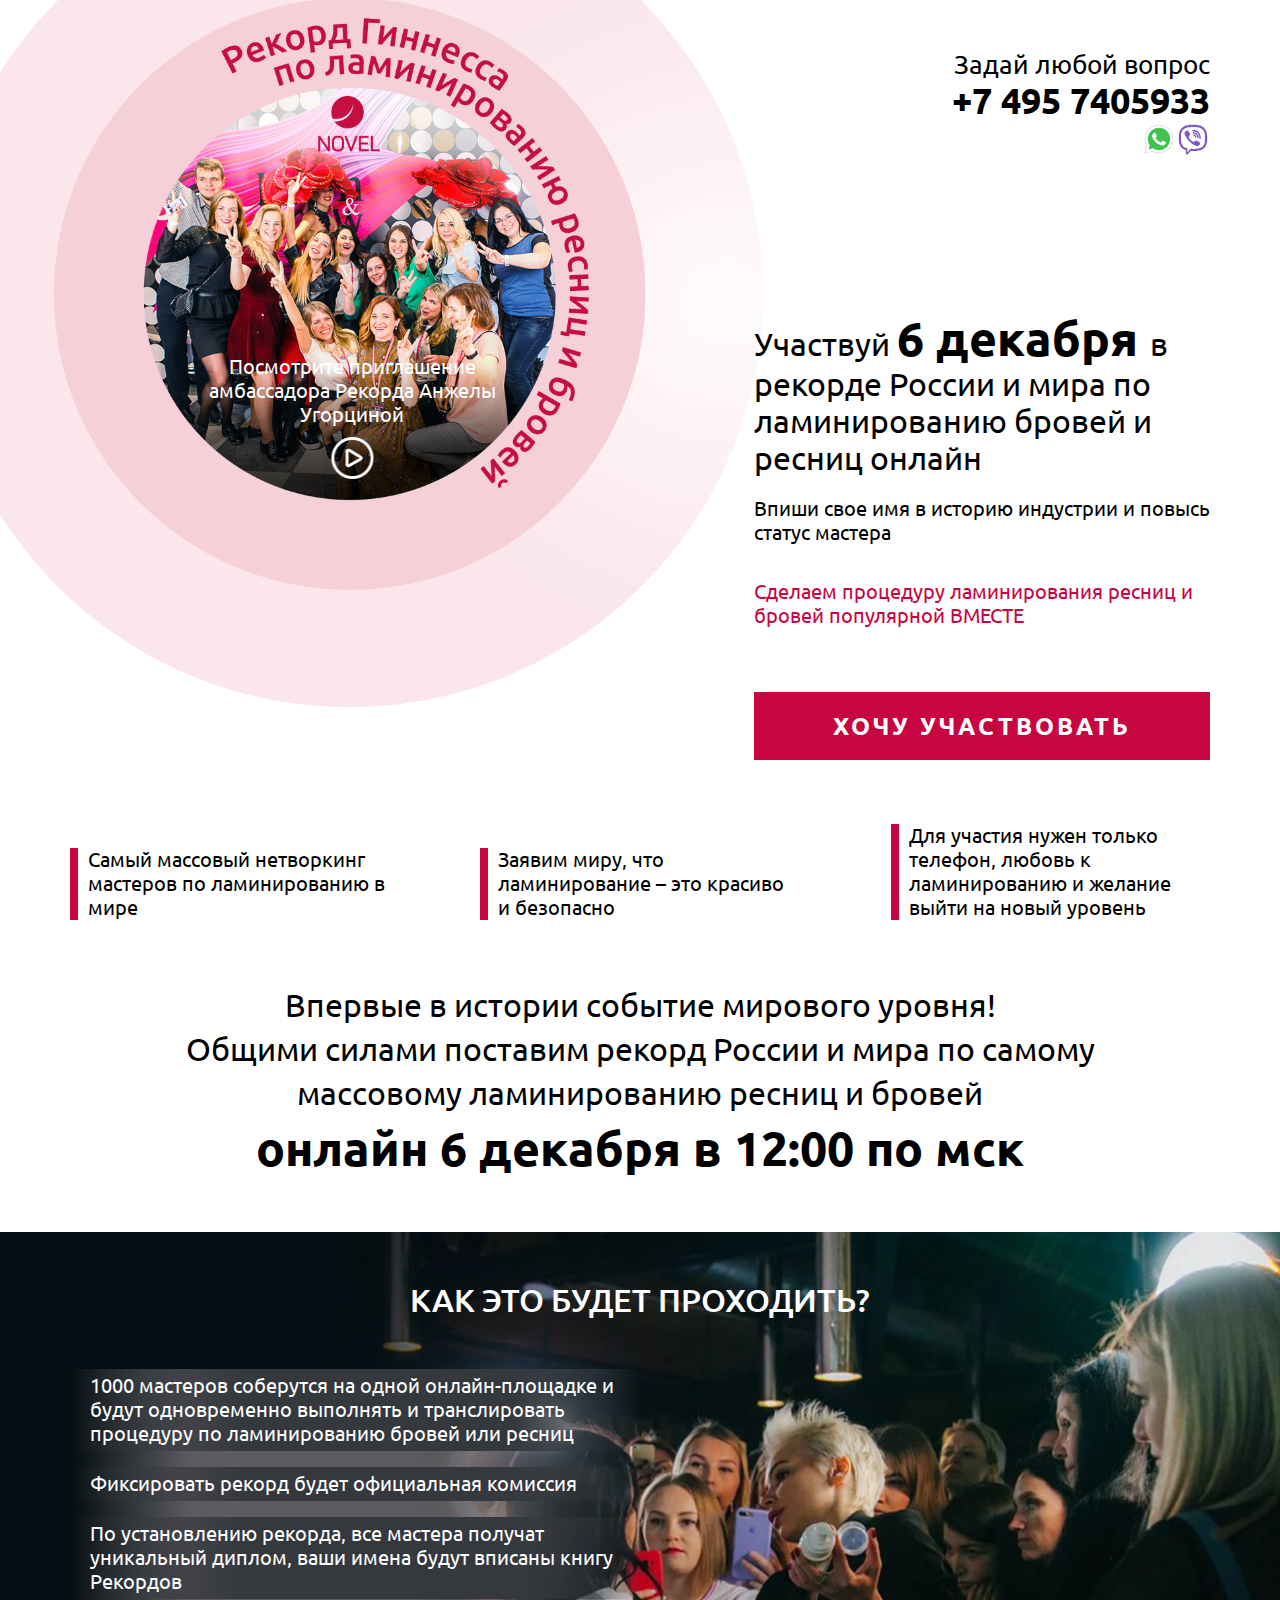
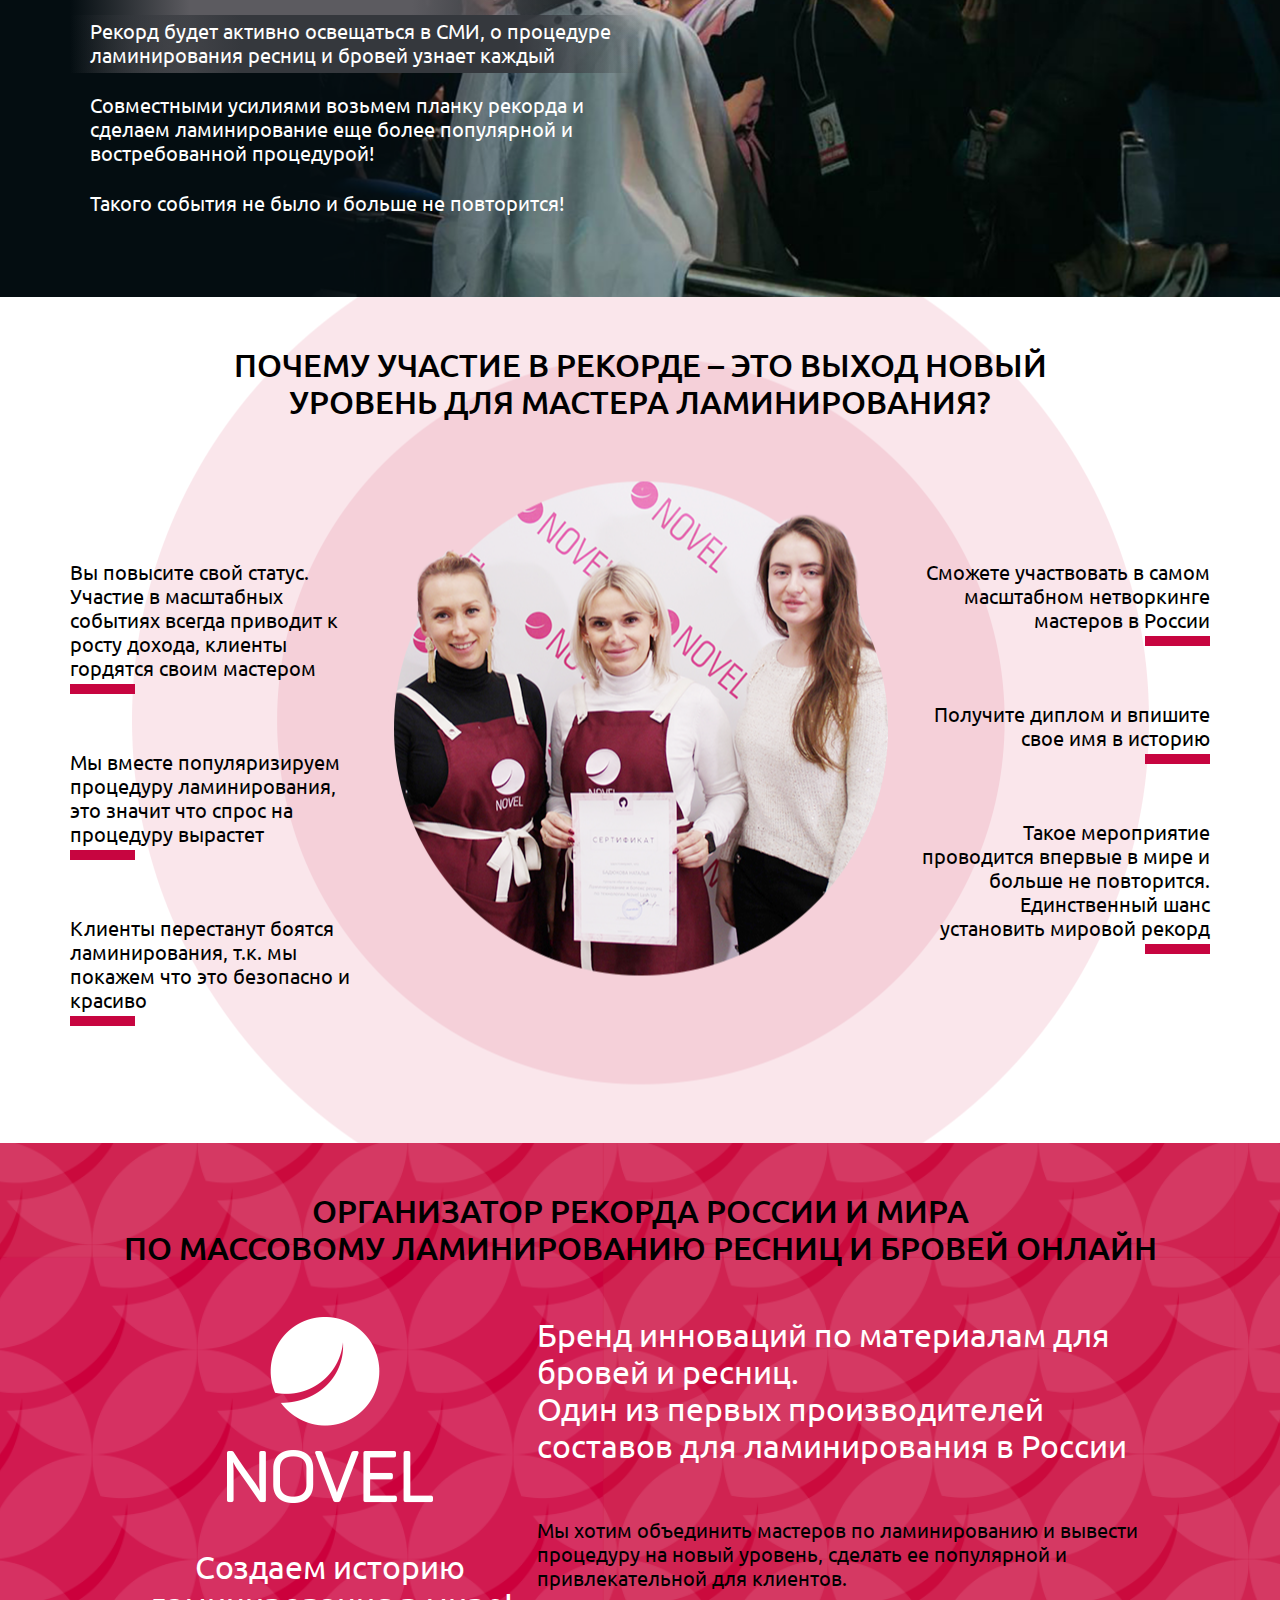
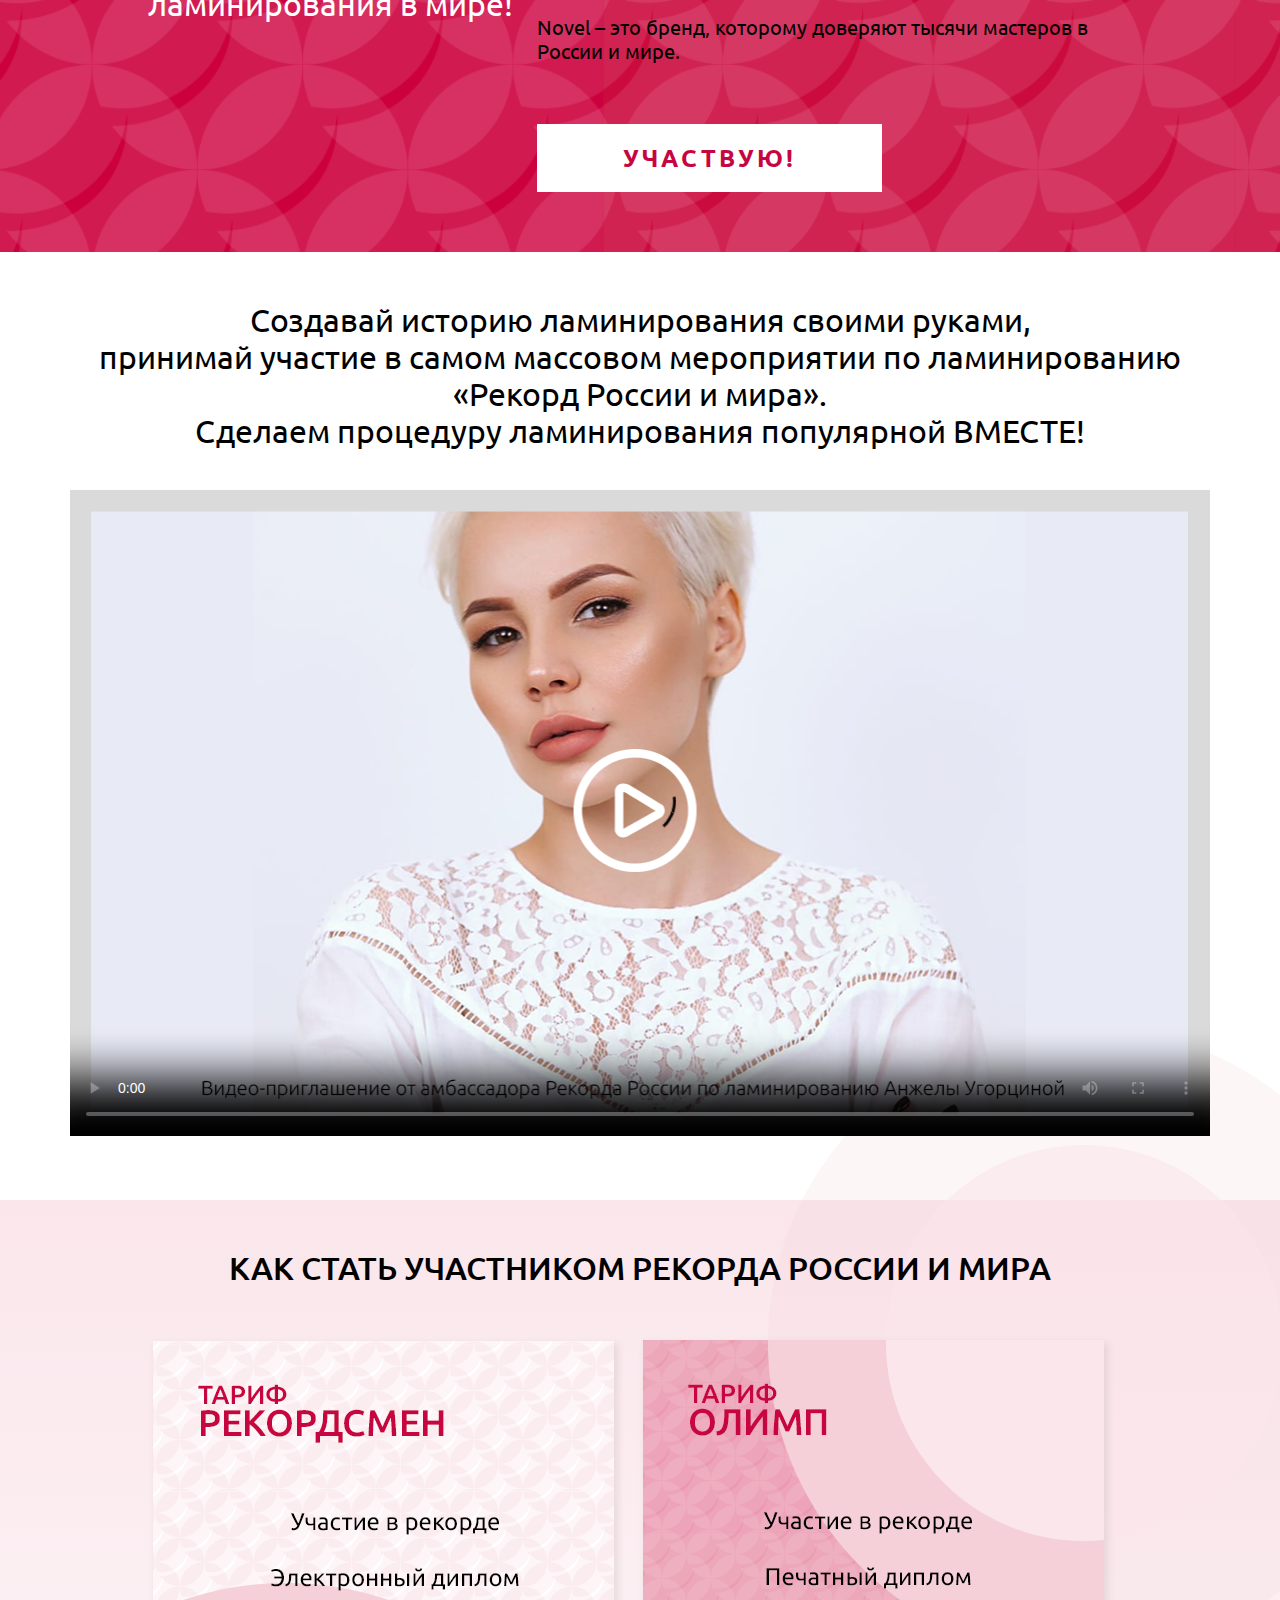
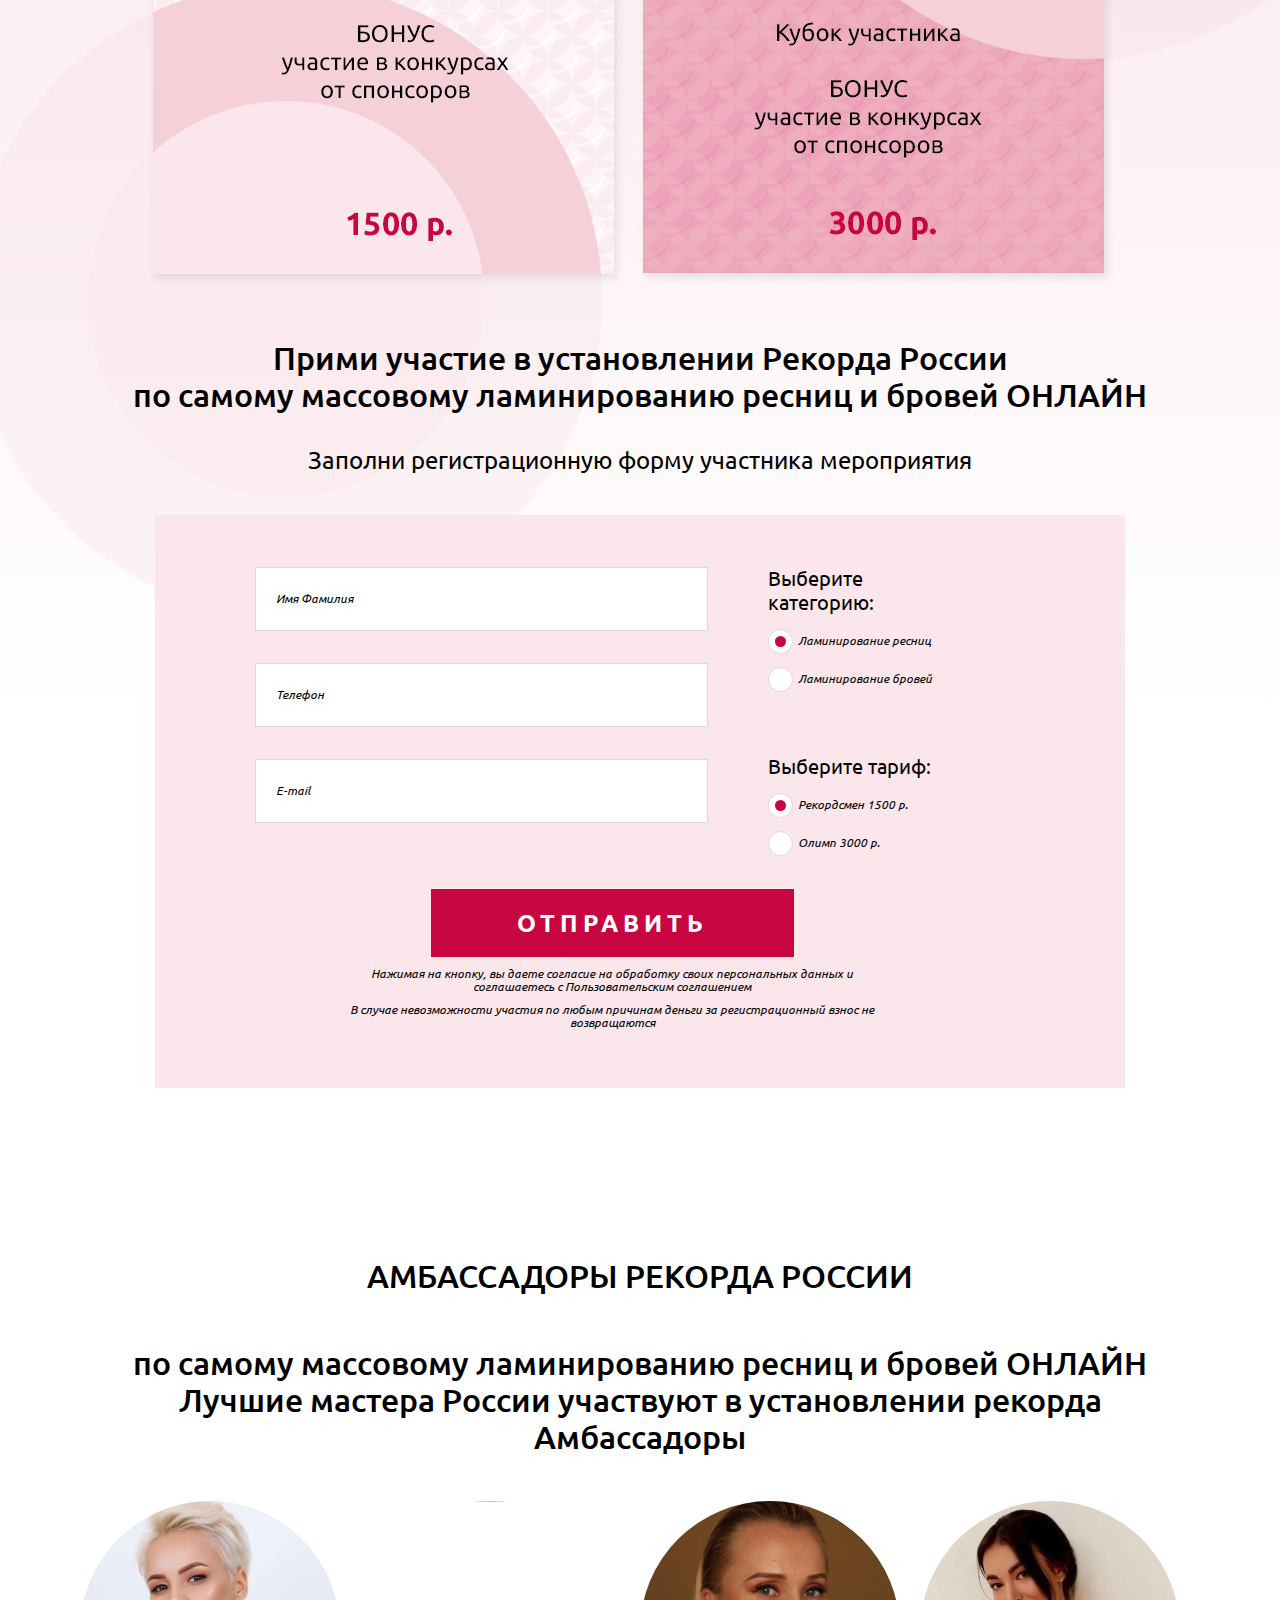
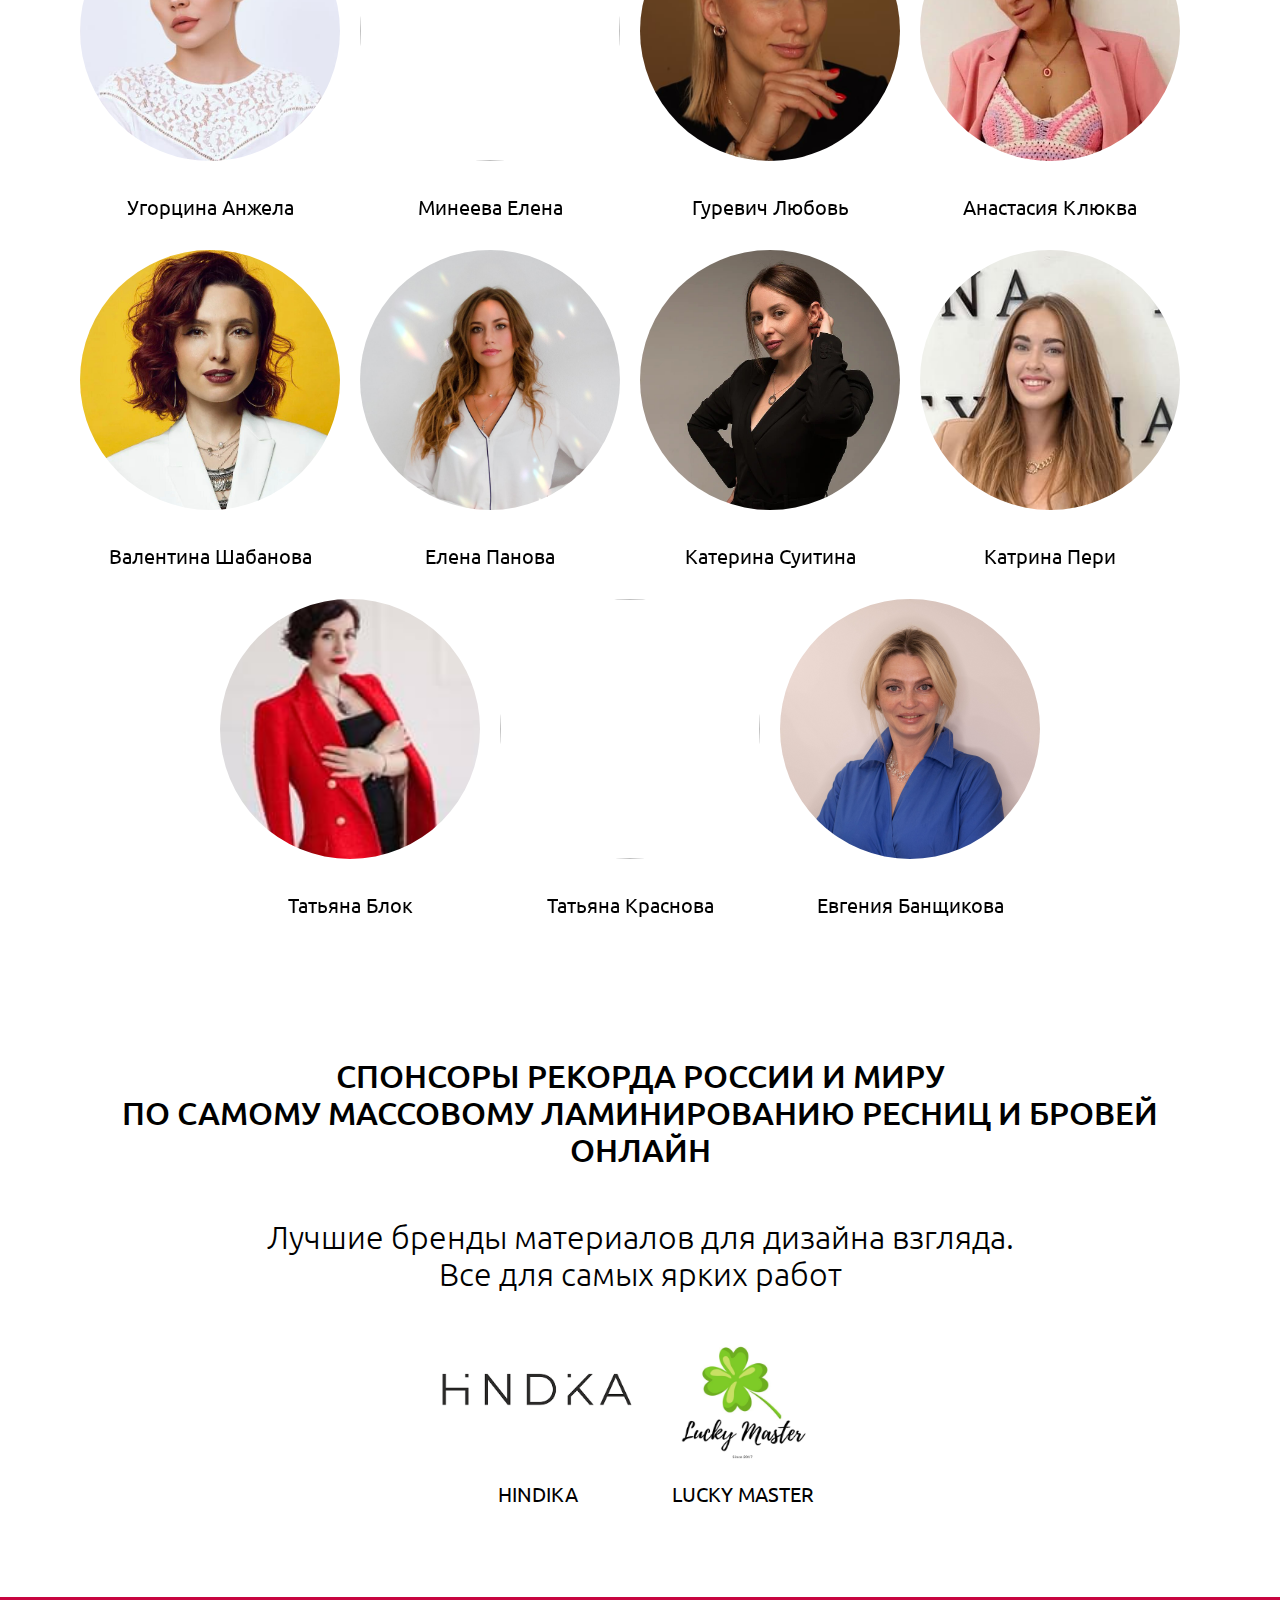
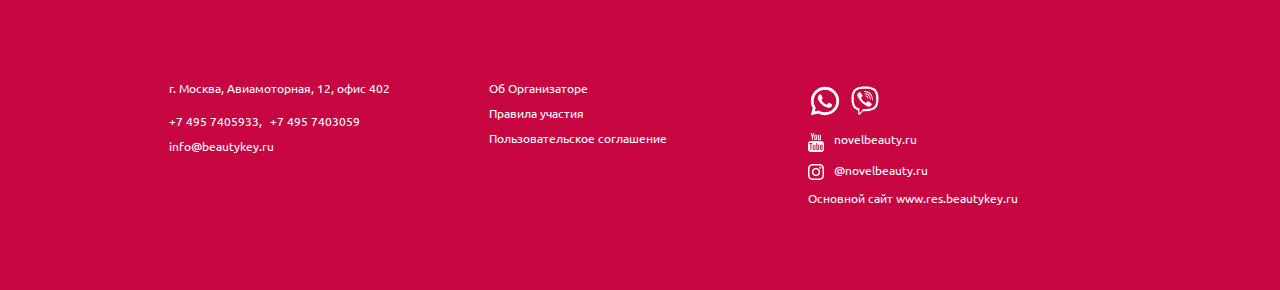
==== index.html @ 3ad557f0 "Add files via upload" ====
<!DOCTYPE html>
<html lang="ru">

<head>
  <meta charset="UTF-8">
  <title>Record</title>
  <meta name="viewport" content="width=device-width, initial-scale=1">
  <meta name="format-detection" content="telephone=no">
  <!------------------------------------------------------------------------->
  <!-- Подключение стилей swiper-слайдера -->
  <link rel="stylesheet" href="./libs/swiper/swiper-bundle.min.css" />
  <!------------------------------------------------------------------------->
  <link rel="stylesheet" href="./css/style.min.css"> <!-- Подключаем CSS -->
  <link rel="icon" href="img/16x16_fav1.svg" type="image/x-icon">
</head>

<body>
  <section class="hero">
    <!-- <a href="#video" class="hero__link"><img src="./img/play.png" alt="" class="hero__play"></a> -->
    <div class="hero__image-block">
      <div class="hero__image-wrap">
        <img src="./img/hero.png" alt="" class="hero__img">
        <div class="hero__image-group">
          <p class="hero__image-text">Посмотрите приглашение амбассадора Рекорда Анжелы Угорциной
          </p>
          <a href="#video" class="hero__link"><img src="./img/play.png" alt="" class="hero__play"></a>
        </div>
      </div>
    </div>
    <div class="hero__m-image-block">
      <img src="./img/m_bg1.png" alt="">
    </div>
    <div class="wrapper">
      <div class="hero__right">
        <header class="header">
          <div class="header__logo">
            <img src="./img/mlogo.png" alt="">
          </div>
          <div class="header__block">
            <p class="header__text">Задай любой вопрос</p>
            <a href="tel:+74957405933" class="header__phone">+7 495 7405933</a>
            <div class="header__callme">
              <a href="https://wa.me/+74957405933" class="header__callme-link">
                <svg class="header__callme-img" xmlns="http://www.w3.org/2000/svg" viewBox="0 0 48 48">
                  <path fill="#fff"
                    d="M4.868,43.303l2.694-9.835C5.9,30.59,5.026,27.324,5.027,23.979C5.032,13.514,13.548,5,24.014,5c5.079,0.002,9.845,1.979,13.43,5.566c3.584,3.588,5.558,8.356,5.556,13.428c-0.004,10.465-8.522,18.98-18.986,18.98c-0.001,0,0,0,0,0h-0.008c-3.177-0.001-6.3-0.798-9.073-2.311L4.868,43.303z" />
                  <path fill="#fff"
                    d="M4.868,43.803c-0.132,0-0.26-0.052-0.355-0.148c-0.125-0.127-0.174-0.312-0.127-0.483l2.639-9.636c-1.636-2.906-2.499-6.206-2.497-9.556C4.532,13.238,13.273,4.5,24.014,4.5c5.21,0.002,10.105,2.031,13.784,5.713c3.679,3.683,5.704,8.577,5.702,13.781c-0.004,10.741-8.746,19.48-19.486,19.48c-3.189-0.001-6.344-0.788-9.144-2.277l-9.875,2.589C4.953,43.798,4.911,43.803,4.868,43.803z" />
                  <path fill="#cfd8dc"
                    d="M24.014,5c5.079,0.002,9.845,1.979,13.43,5.566c3.584,3.588,5.558,8.356,5.556,13.428c-0.004,10.465-8.522,18.98-18.986,18.98h-0.008c-3.177-0.001-6.3-0.798-9.073-2.311L4.868,43.303l2.694-9.835C5.9,30.59,5.026,27.324,5.027,23.979C5.032,13.514,13.548,5,24.014,5 M24.014,42.974C24.014,42.974,24.014,42.974,24.014,42.974C24.014,42.974,24.014,42.974,24.014,42.974 M24.014,42.974C24.014,42.974,24.014,42.974,24.014,42.974C24.014,42.974,24.014,42.974,24.014,42.974 M24.014,4C24.014,4,24.014,4,24.014,4C12.998,4,4.032,12.962,4.027,23.979c-0.001,3.367,0.849,6.685,2.461,9.622l-2.585,9.439c-0.094,0.345,0.002,0.713,0.254,0.967c0.19,0.192,0.447,0.297,0.711,0.297c0.085,0,0.17-0.011,0.254-0.033l9.687-2.54c2.828,1.468,5.998,2.243,9.197,2.244c11.024,0,19.99-8.963,19.995-19.98c0.002-5.339-2.075-10.359-5.848-14.135C34.378,6.083,29.357,4.002,24.014,4L24.014,4z" />
                  <path fill="#40c351"
                    d="M35.176,12.832c-2.98-2.982-6.941-4.625-11.157-4.626c-8.704,0-15.783,7.076-15.787,15.774c-0.001,2.981,0.833,5.883,2.413,8.396l0.376,0.597l-1.595,5.821l5.973-1.566l0.577,0.342c2.422,1.438,5.2,2.198,8.032,2.199h0.006c8.698,0,15.777-7.077,15.78-15.776C39.795,19.778,38.156,15.814,35.176,12.832z" />
                  <path fill="#fff" fill-rule="evenodd"
                    d="M19.268,16.045c-0.355-0.79-0.729-0.806-1.068-0.82c-0.277-0.012-0.593-0.011-0.909-0.011c-0.316,0-0.83,0.119-1.265,0.594c-0.435,0.475-1.661,1.622-1.661,3.956c0,2.334,1.7,4.59,1.937,4.906c0.237,0.316,3.282,5.259,8.104,7.161c4.007,1.58,4.823,1.266,5.693,1.187c0.87-0.079,2.807-1.147,3.202-2.255c0.395-1.108,0.395-2.057,0.277-2.255c-0.119-0.198-0.435-0.316-0.909-0.554s-2.807-1.385-3.242-1.543c-0.435-0.158-0.751-0.237-1.068,0.238c-0.316,0.474-1.225,1.543-1.502,1.859c-0.277,0.317-0.554,0.357-1.028,0.119c-0.474-0.238-2.002-0.738-3.815-2.354c-1.41-1.257-2.362-2.81-2.639-3.285c-0.277-0.474-0.03-0.731,0.208-0.968c0.213-0.213,0.474-0.554,0.712-0.831c0.237-0.277,0.316-0.475,0.474-0.791c0.158-0.317,0.079-0.594-0.04-0.831C20.612,19.329,19.69,16.983,19.268,16.045z"
                    clip-rule="evenodd" /></svg>
              </a>
              <a href="https://chats.viber.com/74957405933" class="header__callme-link">
                <svg class="header__callme-img" xmlns="http://www.w3.org/2000/svg" viewBox="0 0 48 48">
                  <path fill="#fff"
                    d="M24,5C21.361,5,13.33,5,8.89,9.054C6.246,11.688,5,15.494,5,21v3c0,5.506,1.246,9.312,3.921,11.976 c1.332,1.215,3.148,2.186,5.368,2.857L15,39.047v5.328C15,45,15.181,45,15.241,45c0.123,0,0.32-0.039,0.694-0.371 c0.09-0.089,0.75-0.803,3.96-4.399l0.324-0.363l0.485,0.031C21.779,39.965,22.888,40,24,40c2.639,0,10.67,0,15.11-4.055 C41.753,33.311,43,29.505,43,24v-3c0-5.506-1.246-9.312-3.921-11.976C34.67,5,26.639,5,24,5z" />
                  <path fill="#7e57c2"
                    d="M33.451 28.854c-1.111-.936-1.624-1.219-3.158-2.14C29.654 26.331 28.68 26 28.169 26c-.349 0-.767.267-1.023.523C26.49 27.179 26.275 28 25.125 28c-1.125 0-3.09-1.145-4.5-2.625C19.145 23.965 18 22 18 20.875c0-1.15.806-1.38 1.462-2.037C19.718 18.583 20 18.165 20 17.816c0-.511-.331-1.47-.714-2.109-.921-1.535-1.203-2.048-2.14-3.158-.317-.376-.678-.548-1.056-.549-.639-.001-1.478.316-2.046.739-.854.637-1.747 1.504-1.986 2.584-.032.147-.051.295-.057.443-.046 1.125.396 2.267.873 3.234 1.123 2.279 2.609 4.485 4.226 6.455.517.63 1.08 1.216 1.663 1.782.566.582 1.152 1.145 1.782 1.663 1.97 1.617 4.176 3.103 6.455 4.226.958.472 2.086.906 3.2.874.159-.005.318-.023.477-.058 1.08-.238 1.947-1.132 2.584-1.986.423-.568.74-1.406.739-2.046C33.999 29.532 33.827 29.171 33.451 28.854zM34 24c-.552 0-1-.448-1-1v-1c0-4.962-4.038-9-9-9-.552 0-1-.448-1-1s.448-1 1-1c6.065 0 11 4.935 11 11v1C35 23.552 34.552 24 34 24zM27.858 22c-.444 0-.85-.298-.967-.748-.274-1.051-1.094-1.872-2.141-2.142-.535-.139-.856-.684-.718-1.219.138-.534.682-.855 1.219-.718 1.748.453 3.118 1.822 3.575 3.574.139.535-.181 1.08-.715 1.22C28.026 21.989 27.941 22 27.858 22z" />
                  <path fill="#7e57c2"
                    d="M31,23c-0.552,0-1-0.448-1-1c0-3.188-2.494-5.818-5.678-5.986c-0.552-0.029-0.975-0.5-0.946-1.051 c0.029-0.552,0.508-0.976,1.051-0.946C28.674,14.241,32,17.748,32,22C32,22.552,31.552,23,31,23z" />
                  <path fill="#7e57c2"
                    d="M24,4C19.5,4,12.488,4.414,8.216,8.316C5.196,11.323,4,15.541,4,21c0,0.452-0.002,0.956,0.002,1.5 C3.998,23.043,4,23.547,4,23.999c0,5.459,1.196,9.677,4.216,12.684c1.626,1.485,3.654,2.462,5.784,3.106v4.586 C14,45.971,15.049,46,15.241,46h0.009c0.494-0.002,0.921-0.244,1.349-0.624c0.161-0.143,2.02-2.215,4.042-4.481 C21.845,40.972,22.989,41,23.999,41c0,0,0,0,0,0s0,0,0,0c4.5,0,11.511-0.415,15.784-4.317c3.019-3.006,4.216-7.225,4.216-12.684 c0-0.452,0.002-0.956-0.002-1.5c0.004-0.544,0.002-1.047,0.002-1.5c0-5.459-1.196-9.677-4.216-12.684C35.511,4.414,28.5,4,24,4z M41,23.651l0,0.348c0,4.906-1.045,8.249-3.286,10.512C33.832,38,26.437,38,23.999,38c-0.742,0-1.946-0.001-3.367-0.1 C20.237,38.344,16,43.083,16,43.083V37.22c-2.104-0.505-4.183-1.333-5.714-2.708C8.045,32.248,7,28.905,7,23.999l0-0.348 c0-0.351-0.001-0.73,0.002-1.173C6.999,22.078,6.999,21.7,7,21.348L7,21c0-4.906,1.045-8.249,3.286-10.512 C14.167,6.999,21.563,6.999,24,6.999c2.437,0,9.832,0,13.713,3.489c2.242,2.263,3.286,5.606,3.286,10.512l0,0.348 c0,0.351,0.001,0.73-0.002,1.173C41,22.922,41,23.3,41,23.651z" />
                </svg>
              </a>
            </div>
          </div>
        </header>
        <div class="hero__offer offer">
          <p class="offer__title">рекорд России и мира по ламинированию бровей и ресниц
          </p>
          <h1 class="h1">Участвуй <span>6 декабря </span>в рекорде России и мира по ламинированию бровей и ресниц онлайн
          </h1>
          <h1 class="h1 h1_m">участвуй онлайн
            <span>6 декабря в 12:00 <sup>мск</sup> </span>
          </h1>
          <p class="offer__text">Впиши свое имя в историю индустрии и повысь статус мастера</p>
          <p class="offer__text offer__text_pink">Сделаем процедуру ламинирования ресниц и бровей популярной ВМЕСТЕ
          </p>
          <div class="btn-wrap">
            <a href="#form" class="btn btn_offer">Хочу участвовать
            </a></div>
        </div>
      </div>
      <ul class="hero__list">
        <li class="hero__item">
          Самый массовый нетворкинг мастеров по ламинированию в мире
        </li>
        <li class="hero__item">
          Заявим миру, что ламинирование – это красиво и безопасно
        </li>
        <li class="hero__item">
          Для участия нужен только телефон, любовь к ламинированию и желание выйти на новый уровень
        </li>
      </ul>
      <div class="hero__text">Впервые в истории событие мирового уровня! </div>
      <p class="hero__text">Общими силами поставим рекорд России и мира по самому массовому ламинированию ресниц и
        бровей </p>
      <p class="hero__text hero__text_bold">онлайн 6 декабря в 12:00 по мск</p>
    </div>
  </section>
  <div class="hero__m-list">
    <p class="hero__m-item hero__m-item1">
      Для участия нужен только телефон, любовь к ламинированию и желание выйти на новый уровень
    </p>
    <p class="hero__m-item ">
      Заявим миру, что ламинирование – это красиво и безопасно
    </p>
    <p class="hero__m-item">
      Самый массовый нетворкинг мастеров по ламинированию в мире
    </p>
  </div>
  <section class="section about">
    <h2 class="h2">
      как это будет проходить?
    </h2>
    <div class="wrapper">
      <ul class="about__list">
        <li class="about__item">1000 мастеров соберутся на одной онлайн-площадке и будут одновременно выполнять и
          транслировать процедуру по ламинированию бровей или ресниц
        </li>
        <li class="about__item">Фиксировать рекорд будет официальная комиссия
        </li>
        <li class="about__item">По установлению рекорда, все мастера получат уникальный диплом, ваши имена будут вписаны
          книгу Рекордов
        </li>
        <li class="about__item">Рекорд будет активно освещаться в СМИ, о процедуре ламинирования ресниц и бровей узнает
          каждый</li>

      </ul>
      <p class="about__text">Совместными усилиями возьмем планку рекорда и сделаем ламинирование еще более популярной и
        востребованной процедурой!
      </p>
      <p class="about__text">Такого события не было и больше не повторится!</p>
    </div>
  </section>
  <section class="section m-about">
    <h2 class="h2 m-h2">
      как это будет проходить?
    </h2>

    <ul class="m-about__list">
      <li class="m-about__item m-about__item_pink">1000 мастеров соберутся на одной онлайн-площадке и будут одновременно
        выполнять и
        транслировать процедуру по ламинированию бровей или ресниц
      </li>
      <li class="m-about__item">Фиксировать рекорд будет официальная комиссия
      </li>
      <li class="m-about__item m-about__item_pink">По установлению рекорда, все мастера получат уникальный диплом, ваши
        имена будут вписаны
        книгу Рекордов
      </li>
      <li class="m-about__item">Рекорд будет активно освещаться в СМИ, о процедуре ламинирования ресниц и бровей узнает
        каждый</li>

    </ul>
    <div class="m-about__block">
      <p class="m-about__text">Совместными усилиями возьмем планку рекорда и сделаем ламинирование еще более популярной
        и
        востребованной процедурой!
      </p>
      <p class="m-about__text">Такого события не было и больше не повторится!</p>
    </div>

  </section>

  <section class="section why">
    <div class="why__img-block">
      <img class="why__img" src="./img/m_why.png"> </div>
    <h2 class="h2 why__h2">
      ПОЧЕМУ УЧАСТИЕ В РЕКОРДЕ – ЭТО ВЫХОД НОВЫЙ УРОВЕНЬ ДЛЯ МАСТЕРА ЛАМИНИРОВАНИЯ?
    </h2>
    <div class="wrapper">
      <div class="why__block">
        <ul class="why__column">
          <li class="why__item"><span>Вы повысите свой статус.</span> Участие в масштабных событиях всегда приводит к
            росту дохода,
            клиенты гордятся своим мастером</li>
          <li class="why__item">Мы вместе популяризируем процедуру ламинирования, это значит что <span>спрос на
              процедуру</span>
            вырастет</li>
          <li class="why__item">Клиенты перестанут боятся ламинирования, т.к. мы покажем что <span> это безопасно и
              красиво <span>
          </li>
        </ul>
        <ul class="why__column">
          <li class="why__item_right why__item "><span>Сможете участвовать в самом масштабном нетворкинге
            </span>мастеров в России
          </li>
          <li class="why__item why__item_right">Получите диплом и впишите свое имя в историю
          </li>
          <li class="why__item why__item_right">Такое мероприятие проводится впервые в мире и больше не повторится.
            Единственный шанс установить мировой рекорд
          </li>
        </ul>
      </div>
    </div>
  </section>
  <section class="section org">
    <h2 class="h2 org__h2">
      Организатор Рекорда России и мира <br>по массовому ламинированию ресниц и бровей ОНЛАЙН
    </h2>
    <div class="wrapper">
      <div class="org__block">
        <div class="org__column">
          <img src="./img/logow.png" alt="" class="org__img">
          <p class="org__title org__title_left">
            Создаем историю ламинирования в мире!
          </p>
        </div>
        <div class="org__column org__column_right">
          <p class="org__title">Бренд инноваций по материалам для бровей и ресниц. </p>
          <p class="org__title">Один из первых производителей составов для ламинирования в России</p>
          <div class="org__txt-block">
            <p class="org__text">Мы хотим объединить мастеров по ламинированию и вывести процедуру на новый уровень,
              сделать ее популярной и привлекательной для клиентов.
            </p>
            <p class="org__text">Novel – это бренд, которому доверяют тысячи мастеров в России и мире.</p>
          </div>
          <div class="btn-wrap">
            <a href="#form" class="btn btn_white">
              Участвую!
            </a></div>
        </div>
      </div>
    </div>
  </section>
  <section class="section s-video" id="video">
    <div class="wrapper">
      <h3 class="h3 video__h3">
        Создавай историю ламинирования своими руками, <br>принимай участие в самом массовом мероприятии по
        ламинированию<br> «Рекорд России и мира». <br>Сделаем процедуру ламинирования популярной <span>вместе</span>!
      </h3>
      <h3 class="m_h3 video__h3">
        Видео-приглашение от амбассадора Рекорда России по ламинированию Анжелы Угоциной
      </h3>
      <div class="video__wrap">
        <video src="./img/ginness.mp4" class="video" controls poster="./img/video.png"></video>
        </p>
      </div>
    </div>
  </section>
  <section class="section part">
    <div class="back"></div>
    <div class="wrapper diploma">
      <h2 class="h2 diploma__h2">Как стать участником Рекорда России и Мира
      </h2>
      <div class="diploma__block">
        <div class="diploma__item">
          <div class=""></div>
          <img src="./img/diploma2.png" alt="" class="diploma_img">
        </div>
        <div class="diploma__item diploma__item_right">
          <img src="./img/diploma1.png" alt="" class="diploma_img">
        </div>
      </div>
    </div>
    <div class="wrapper diploma1200">
      <h2 class="h2 diploma__h2">Как стать участником Рекорда России и Мира
      </h2>
      <div class="diploma1200__block">
        <div class="diploma1200__item">
          <img src="./img/diploma1_1200.png" alt="" class="diploma1200_img">
          <div class="diploma1200__text-block">
            <p class="diploma1200__title">Тариф<br> <span>
                Рекордсмен</span></p>
            <p class="diploma1200__text">Участие в рекорде</p>
            <p class="diploma1200__text">Электронный диплом</p>
            <p class="diploma1200__text"><span>Бонус</span> <br>участие в конкурсах <br>от спонсоров</p>
            <p class="diploma1200__price">1500 р. </p>
          </div>
        </div>
        <div class="diploma1200__item diploma1200__item_right">
          <img src="./img/diploma2_1200.png" alt="" class="diploma1200_img">
          <div class="diploma1200__text-block">
            <p class="diploma1200__title">Тариф<br> <span>
                Олимп</span></p>
            <p class="diploma1200__text">Участие в рекорде</p>
            <p class="diploma1200__text">Печатный диплом</p>
            <p class="diploma1200__text">Кубок участника</p>

            <p class="diploma1200__text"><span>Бонус</span> <br>участие в конкурсах <br>от спонсоров</p>
            <p class="diploma1200__price">1500 р. </p>

          </div>
        </div>
      </div>
    </div>
    <div class="wrapper diploma-m">
      <h2 class="h2 diploma__h2 diploma-m__h2">Как стать участником Рекорда России и Мира
      </h2>
      <div class="diploma-m__block">
        <div class="diploma-m__item">
          <img src="./img/diploma1_m.png" alt="" class="diploma-m__img">
          <div class="diploma-m__text-block">
            <div class="diploma-m__title-wrap">
              <p class="diploma-m__title">Тариф <span>
                  Рекордсмен</span></p>
              <p class="diploma-m__price">1500 р. </p>
            </div>
            <p class="diploma-m__text">Участие в рекорде</p>
            <p class="diploma-m__text">Электронный диплом</p>
            <p class="diploma-m__text"><span>Бонус</span> участие в конкурсах <br>от спонсоров</p>

          </div>
        </div>
        <div class="diploma-m__item diploma-m__item_right">
          <img src="./img/diploma2_m.png" alt="" class="diploma-m__img">
          <div class="diploma-m__text-block">
            <div class="diploma-m__title-wrap">
              <p class="diploma-m__title">Тариф<span>
                  Олимп</span></p>
              <p class="diploma-m__price">1500 р. </p>
            </div>
            <p class="diploma-m__text">Участие в рекорде</p>
            <p class="diploma-m__text">Печатный диплом</p>
            <p class="diploma-m__text">Кубок участника</p>
            <p class="diploma-m__text"><span>Бонус </span> участие в конкурсах <br> от спонсоров</p>


          </div>
        </div>
      </div>
      <h4 class="h4 form-block_m-h4">Прими участие</h4>

      <h5 class="h5 h5_m">
        Заполни регистрационную форму участника мероприятия
      </h5>
    </div>

    <div class="wrapper form-block section">
      <div id='form'></div>
      <h4 class="h4 form-block_h4">
        Прими участие в установлении Рекорда России <br>по самому массовому ламинированию ресниц и бровей
        <span>онлайн</span>
      </h4>

      <h5 class="h5">
        Заполни регистрационную форму участника мероприятия
      </h5>


      <form action="" class="form">
        <div class="form__block">
          <div class="form__left">
            <input type="text" placeholder="Имя Фамилия" class="input">
            <input type="tel" placeholder="Телефон" class="input">
            <input type="email" placeholder="E-mail" class="input">
          </div>
          <div class="form__right">
            <div class="form__right-block">
              <p class="form__title">Выберите категорию:</p>
              <label for="radio1" class="label">
                <input type="radio" class="radio" name="category" id="radio1" value="Ламинирование ресниц" checked>
                <span class="switch">Ламинирование ресниц
                </span>
              </label>
              <label for="radio2" class="label">
                <input type="radio" class="radio" name="category" id="radio2" value="Ламинирование бровей">
                <span class="switch"> Ламинирование бровей
                </span>
              </label>

            </div>
            <div class="form__right-block">
              <p class="form__title">Выберите тариф:</p>
              <label for="radio3" class="label">
                <input type="radio" class="radio" name="tarif" id="radio3" value="Ламинирование ресниц" checked>
                <span class="switch">Рекордсмен 1500 р.
                </span>
              </label>
              <label for="radio4" class="label">
                <input type="radio" class="radio" name="tarif" id="radio4" value="Ламинирование бровей">
                <span class="switch"> Олимп 3000 р.
                </span>
              </label>
            </div>
          </div>
        </div>

        <div class="btn-submit-wrap">
          <button type="submit" class="btn btn_submit"> Отправить</button>
        </div>
        <p class="form__text">Нажимая на кнопку, вы даете согласие на обработку своих персональных данных и соглашаетесь
          с Пользовательским соглашением
        </p>
        <p class="form__text">В случае невозможности участия по любым причинам деньги за регистрационный взнос не
          возвращаются
        </p>
      </form>
    </div>
  </section>
  <section class="ambassador section">
    <div class="wrapper">
      <h2 class="h2 ambassador_h2">Амбассадоры Рекорда России</h2>
      <h4 class="h4 ambassador_h4">по самому массовому ламинированию ресниц и бровей <span>онлайн</span>
        Лучшие мастера России участвуют в установлении рекорда</h4>
      <h4 class="h4 ambassador-m_h4">Амбассадоры</h4>
      <div class="amba slider-container" data-mobile="false">
        <!-- <div class="amba__wrap swiper-wrapper">
          <div class="amba__card">
            <div class="amba__img">
            <img src="https://record.beautykey.ru/img/angela.jpg" alt="" class="amba__pic"></div>
            <p class='amba__name'> Имя Фамилия</p>
          </div>
          <div class="amba__card">
            <div class="amba__img">
            <img src="https://record.beautykey.ru/img/IMG_8309.JPG" alt="" class="amba__pic"></div>
            <p class='amba__name'> Имя Фамилия</p>
          </div>
          <div class="amba__card">
            <div class="amba__img">
            <img src="https://record.beautykey.ru/img/IMG_8467.JPG" alt="" class="amba__pic"></div>
            <p class='amba__name'> Имя Фамилия</p>
          </div>
        </div> -->

        <div class="swiper-wrapper amba__wrap">
          <div class="amba__card">
            <div class="amba__img">
              <img src="./img/ambassador1.jpg" alt="" class="amba__pic"></div>
            <p class='amba__name'> Угорцина Анжела</p>
          </div>
          <div class="amba__card">
            <div class="amba__img">
              <img src="./img/ambassador2.JPG" alt="" class="amba__pic"></div>
            <p class='amba__name'> Минеева Елена</p>
          </div>
          <div class="amba__card">
            <div class="amba__img">
              <img src="./img/ambassador3.jpg" alt="" class="amba__pic"></div>
            <p class='amba__name'> Гуревич Любовь</p>
          </div>
          <div class="amba__card">
            <div class="amba__img">
              <img src="./img/IMGe8bc.jpg" alt="" class="amba__pic"></div>
            <p class='amba__name'>Анастасия Клюква</p>
          </div>
          <div class="amba__card">
            <div class="amba__img">
              <img src="./img/ambassador6.jpeg" alt="" class="amba__pic"></div>
            <p class='amba__name'>Валентина Шабанова</p>
          </div>
          <div class="amba__card">
            <div class="amba__img">
              <img src="./img/ambassador7.jpg" alt="" class="amba__pic"></div>
            <p class='amba__name'>Елена Панова</p>
          </div>
          <div class="amba__card">
            <div class="amba__img">
              <img src="./img/ambassador8.jpeg" alt="" class="amba__pic"></div>
            <p class='amba__name'>Катерина Суитина</p>
          </div>
          <div class="amba__card">
            <div class="amba__img">
              <img src="./img/ambassador9.jpg" alt="" class="amba__pic"></div>
            <p class='amba__name'>Катрина Пери</p>
          </div>
          <div class="amba__card">
            <div class="amba__img">
              <img src="./img/ambassador10.jpg" alt="" class="amba__pic">
            </div>
            <p class='amba__name'>Татьяна Блок</p>

          </div>
          <div class="amba__card">
            <div class="amba__img">
              <img src="./img/ambassador11.jpg" alt="" class="amba__pic">
            </div>
            <p class='amba__name'>Татьяна Краснова</p>
          </div>
          <div class="amba__card">
            <div class="amba__img">
              <img src="./img/ambassador12.jpeg" alt="" class="amba__pic">
            </div>
            <p class='amba__name'>Евгения Банщикова</p>
          </div>
        </div>
        <div class="slider__arrows">
          <div class="swiper-button-prev"></div>
          <div class="swiper-button-next"></div>
        </div>
      </div>
    </div>
  </section>
  <section class="section sponsors">
    <div class="wrapper">
      <h2 class="h2 sponsors_h2">
        Спонсоры Рекорда России и миру <br>по самому массовому ламинированию ресниц и бровей ОНЛАЙН
      </h2>
      <h4 class="h4 sponsors-m_h4">Спонсоры</h4>
      <p class="sponsors__title">
        Лучшие бренды материалов для дизайна взгляда. <br>
        Все для самых ярких работ
      </p>
      <div class="sponsor" data-mobile="false">
        <div class="sponsor__wrap">
          <a href="https://hindika.ru" class="sponsor__card">
            <div class="sponsor__img">
              <img src="./img/sponsor/logo-hindika.png" alt="" class="sponsor__pic">
            </div>
            <p class='sponsor__name'> hindika</p>
          </a>
          <a href="#" class="sponsor__card">
            <div class="sponsor__img">
              <img src="./img/sponsor/logo-lucky.jpg" alt="" class="sponsor__pic">
            </div>
            <p class='sponsor__name'> Lucky Master</p>
          </a>          


        </div>
      </div>

      <div class="slider__container">
        <div class="sponsor__arrows">
          <div class="swiper-button-prev swiper-button-prev1"></div>
          <div class="swiper-button-next swiper-button-next1"></div>
        </div>
        <div class="slider">
          <div class="slider__wrap">

            <div class="slide">
              <a href="https://hindika.ru" class="slide__item">
                <div class="slide__img">
                  <img src="./img/sponsor/logo-hindika.png" alt="" class="slide__pic">
                </div>
                <div class="slide__name">hindika</div>
              </a>
            </div>
            <div class="slide">
              <a href="https://hindika.ru" class="slide__item">
                <div class="slide__img">
                  <img src="./img/sponsor/logo-lucky.jpg" alt="" class="slide__pic">
                </div>
                <div class="slide__name">Lucky Master</div>
              </a>
            </div>           
          </div>
        </div>
      </div>
    </div>
  </section>
  <footer class="footer">
    <div class="wrapper">
      <div class="footer__block">
        <div class="footer__column">
          <p class="footer__text">г. Москва, Авиамоторная, 12, офис 402</p>
          <a href="tel:+74957405933" class="footer__text footer__phone">+7 495 7405933,</a>
          <a href="tel:+74957403059" class="footer__text footer__phone">&nbsp;+7 495 7403059</a>
          <a href="mailto:info@beautykey.ru" class="footer__text">info@beautykey.ru</a>
        </div>
        <div class="footer__column">
          <a href="#" class="footer__text">Об Организаторе </a>
          <a href="#" class="footer__text"> Правила участия</a>
          <a href="#" class="footer__text">Пользовательское соглашение</a>
        </div>
        <div class="footer__column">
          <a href="https://wa.me/+74957405933" class="footer__callme-link">
            <svg class='footer__callme-img' xmlns="http://www.w3.org/2000/svg" viewBox="0 0 24 24" width="48px"
              height="48px">
              <path
                d="M 12.011719 2 C 6.5057187 2 2.0234844 6.478375 2.0214844 11.984375 C 2.0204844 13.744375 2.4814687 15.462563 3.3554688 16.976562 L 2 22 L 7.2324219 20.763672 C 8.6914219 21.559672 10.333859 21.977516 12.005859 21.978516 L 12.009766 21.978516 C 17.514766 21.978516 21.995047 17.499141 21.998047 11.994141 C 22.000047 9.3251406 20.962172 6.8157344 19.076172 4.9277344 C 17.190172 3.0407344 14.683719 2.001 12.011719 2 z M 12.009766 4 C 14.145766 4.001 16.153109 4.8337969 17.662109 6.3417969 C 19.171109 7.8517969 20.000047 9.8581875 19.998047 11.992188 C 19.996047 16.396187 16.413812 19.978516 12.007812 19.978516 C 10.674812 19.977516 9.3544062 19.642812 8.1914062 19.007812 L 7.5175781 18.640625 L 6.7734375 18.816406 L 4.8046875 19.28125 L 5.2851562 17.496094 L 5.5019531 16.695312 L 5.0878906 15.976562 C 4.3898906 14.768562 4.0204844 13.387375 4.0214844 11.984375 C 4.0234844 7.582375 7.6067656 4 12.009766 4 z M 8.4765625 7.375 C 8.3095625 7.375 8.0395469 7.4375 7.8105469 7.6875 C 7.5815469 7.9365 6.9355469 8.5395781 6.9355469 9.7675781 C 6.9355469 10.995578 7.8300781 12.182609 7.9550781 12.349609 C 8.0790781 12.515609 9.68175 15.115234 12.21875 16.115234 C 14.32675 16.946234 14.754891 16.782234 15.212891 16.740234 C 15.670891 16.699234 16.690438 16.137687 16.898438 15.554688 C 17.106437 14.971687 17.106922 14.470187 17.044922 14.367188 C 16.982922 14.263188 16.816406 14.201172 16.566406 14.076172 C 16.317406 13.951172 15.090328 13.348625 14.861328 13.265625 C 14.632328 13.182625 14.464828 13.140625 14.298828 13.390625 C 14.132828 13.640625 13.655766 14.201187 13.509766 14.367188 C 13.363766 14.534188 13.21875 14.556641 12.96875 14.431641 C 12.71875 14.305641 11.914938 14.041406 10.960938 13.191406 C 10.218937 12.530406 9.7182656 11.714844 9.5722656 11.464844 C 9.4272656 11.215844 9.5585938 11.079078 9.6835938 10.955078 C 9.7955938 10.843078 9.9316406 10.663578 10.056641 10.517578 C 10.180641 10.371578 10.223641 10.267562 10.306641 10.101562 C 10.389641 9.9355625 10.347156 9.7890625 10.285156 9.6640625 C 10.223156 9.5390625 9.737625 8.3065 9.515625 7.8125 C 9.328625 7.3975 9.131125 7.3878594 8.953125 7.3808594 C 8.808125 7.3748594 8.6425625 7.375 8.4765625 7.375 z" />
            </svg>
          </a>
          <a href="https://chats.viber.com/74957405933" class="footer__callme-link">
            <svg class='footer__callme-img footer__callme-img-v' xmlns="http://www.w3.org/2000/svg" viewBox="0 0 32 32"
              width="64px" height="64px">
              <path
                d="M 15.699219 4 C 13.799219 4 9.0996094 4.1996094 6.5996094 6.5996094 C 4.7996094 8.2996094 4.1 10.9 4 14 C 3.8 18.9 4.8992187 21.999609 6.6992188 23.599609 C 7.0992188 23.899609 8.1 24.700781 10 25.300781 L 10 27.800781 C 10 27.800781 9.9996094 28.8 10.599609 29 C 10.699609 29 10.800391 29.099609 10.900391 29.099609 C 11.500391 29.099609 11.999219 28.399219 12.699219 27.699219 C 13.299219 26.999219 13.799609 26.5 14.099609 26 L 15.5 26 L 16.300781 26 C 18.200781 26 22.900391 25.800391 25.400391 23.400391 C 27.200391 21.600391 27.900391 18.999219 27.900391 15.699219 C 28.000391 15.199219 28 14.6 28 14 C 27.9 10.3 26.800781 7.8003906 25.300781 6.4003906 C 24.700781 5.9003906 22.1 4 16.5 4 L 15.699219 4 z M 15.5 5.9003906 L 16.199219 5.9003906 L 16.300781 5.9003906 L 16.400391 5.9003906 C 21.700391 5.9003906 23.700391 7.6007812 23.900391 7.8007812 C 25.100391 8.8007812 25.800391 11.000391 25.900391 13.900391 L 25.900391 14.300781 C 26.000391 14.900781 26 15.399219 26 15.699219 C 25.9 18.699219 25.299609 20.7 24.099609 22 C 21.999609 23.9 17.600391 24 16.400391 24 L 15.699219 24 L 15.599609 24 L 15.5 24 L 14.5 24 L 12.900391 25.800781 L 11.900391 26.900391 L 11.699219 27.199219 C 11.499219 27.399219 11.2 27.800391 11 27.900391 L 11 27.699219 L 11 23.400391 C 9 22.900391 8.2 22.2 8 22 C 6.6 20.8 5.8 17.9 6 14 L 6 13 C 6.2 10.6 6.8007812 9.0003906 7.8007812 7.9003906 C 9.9007813 6.0003906 14.3 5.9003906 15.5 5.9003906 z M 15.400391 8.0996094 C 14.900391 8.0996094 14.900391 8.8007812 15.400391 8.8007812 C 19.100391 8.8007813 22.300781 11.3 22.300781 16 C 22.300781 16.5 23 16.5 23 16 C 23 10.9 19.600391 7.9996094 15.400391 8.0996094 z M 11.4375 9.0253906 C 11.225 9.0003906 11.000781 9.0492188 10.800781 9.1992188 C 9.8007812 9.6992188 8.7996094 10.700781 9.0996094 11.800781 C 9.0996094 11.800781 9.3003906 12.699609 10.400391 14.599609 C 11.000391 15.499609 11.5 16.300391 12 16.900391 C 12.5 17.600391 13.299609 18.4 14.099609 19 C 15.699609 20.3 18.200781 21.600391 19.300781 21.900391 C 20.300781 22.200391 21.400391 21.199219 21.900391 20.199219 C 22.100391 19.799219 21.999609 19.3 21.599609 19 C 20.999609 18.4 20.000781 17.700781 19.300781 17.300781 C 18.800781 17.000781 18.2 17.2 18 17.5 L 17.5 18.099609 C 17.3 18.399609 16.800781 18.400391 16.800781 18.400391 C 13.500781 17.500391 12.599609 14.099609 12.599609 14.099609 C 12.599609 14.099609 12.600391 13.700391 12.900391 13.400391 L 13.5 12.900391 C 13.8 12.700391 13.999219 12.099609 13.699219 11.599609 C 13.499219 11.299609 13.200391 10.700391 12.900391 10.400391 C 12.600391 10.000391 12 9.3007812 12 9.3007812 C 11.85 9.1507812 11.65 9.0503906 11.4375 9.0253906 z M 16.099609 10.099609 C 15.599609 9.9996094 15.5 10.800781 16 10.800781 C 18.8 11.000781 20.400781 12.900781 20.300781 15.300781 C 20.200781 15.800781 21 15.800781 21 15.300781 C 21.1 12.500781 19.299609 10.199609 16.099609 10.099609 z M 16.400391 12 C 15.900391 11.9 15.900391 12.699219 16.400391 12.699219 C 17.600391 12.699219 18.199219 13.399609 18.199219 14.599609 C 18.299219 15.099609 19 15.099609 19 14.599609 C 18.9 12.999609 18.000391 12 16.400391 12 z" />
            </svg>
          </a>
          <a href="#" class="footer__text footer__text_soc">
            <img src="./img/youtube.png" alt="" class="footer__img">novelbeauty.ru
          </a>
          <a href="#" class="footer__text footer__text_soc"> <img src="./img/insta.png" alt="" class="footer__img">
            @novelbeauty.ru</a>
          <a href="#" class="footer__text ">Основной сайт www.res.beautykey.ru</a>
        </div>
      </div>
    </div>
  </footer>
  <!------------------------------------------------------------------------->
  <!-- Подключение скриптов swiper-слайдера -->
  <script src="./libs/swiper/swiper-bundle.min.js"></script>
  <!------------------------------------------------------------------------->
  <script src="js/script.min.js">
  </script>
</body>

</html>
---- css/style.min.css ----
@font-face{font-family:Ubuntu;src:url(../fonts/Ubuntu-Light.woff2) format("woff2"),url(../fonts/Ubuntu-Light.woff) format("woff");font-weight:300;font-style:normal}@font-face{font-family:Ubuntu;src:url(../fonts/Ubuntu-Regular.woff2) format("woff2"),url(../fonts/Ubuntu-Regular.woff) format("woff");font-weight:400;font-style:normal}@font-face{font-family:Ubuntu;src:url(../fonts/Ubuntu-Medium.woff2) format("woff2"),url(../fonts/Ubuntu-Regular.woff) format("woff");font-weight:500;font-style:normal}@font-face{font-family:Ubuntu;src:url(../fonts/Ubuntu-Bold.woff2) format("woff2"),url(../fonts/Ubuntu-Bold.woff) format("woff");font-weight:700;font-style:normal}@font-face{font-family:Ubuntu;src:url(../fonts/Ubuntu-Italic.woff2) format("woff2"),url(../fonts/Ubuntu-Italic.woff) format("woff");font-weight:400;font-style:italic}html{font-size:20px;font-family:Ubuntu,sans-serif;font-weight:400;color:#000;overflow-x:hidden}*{-webkit-box-sizing:border-box;box-sizing:border-box}body{margin:0;padding:0;-webkit-font-smoothing:antialiased;overflow-x:hidden}article,aside,details,figcaption,figure,footer,header,hgroup,main,menu,nav,section,summary{display:block}svg:not(:root){overflow:hidden}a:active,a:hover{outline:0}button,input,optgroup,select,textarea{color:inherit;font:inherit;margin:0}button,html input[type=button],input[type=reset],input[type=submit]{-webkit-appearance:button;cursor:pointer}button::-moz-focus-inner,input::-moz-focus-inner{border:0;padding:0}h1,h2,h3,h4,h5,h6{margin:0;padding:0}p{margin:0;padding:0}li,ul{margin:0;padding:0}li{list-style:none}img{max-width:100%;border:0;display:block}.wrapper{width:1170px;margin:0 auto;padding:0 15px}.h1{font-weight:400;font-size:32px;margin-bottom:20px}.h1>span{font-weight:700;font-size:48px}.h2{text-transform:uppercase;text-align:center;font-size:32px;font-weight:500;color:#fff;margin-bottom:50px;font-size:32px}.h3{text-align:center;padding-left:27px;padding-right:27px;font-size:32px;font-weight:400}.h3>span{text-transform:uppercase}.m_h3{display:none}.h4{font-weight:500;font-size:32px;color:#000;text-align:center;z-index:10}.h4>span{text-transform:uppercase}.h5{font-weight:400;text-align:center;margin-top:33px;font-size:24px}.section{padding:50px 0 60px 0;padding-top:50px;padding-bottom:60px}.footer{background-color:#c70540;padding:85px 0;color:#fff}.footer__callme{display:-webkit-box;display:-ms-flexbox;display:flex;-webkit-box-pack:end;-ms-flex-pack:end;justify-content:flex-end}.footer__callme-link{text-decoration:none}.footer__callme-img{width:34px;height:34px;fill:#fff;-webkit-transition:.8s ease;-o-transition:.8s ease;transition:.8s ease;margin-bottom:10px}.footer__callme-img:hover{-webkit-transform:scale(1.1);-ms-transform:scale(1.1);transform:scale(1.1)}.footer__callme-img-v{width:36px;height:36px}.footer__block{padding-left:99px;padding-right:128px;display:-webkit-box;display:-ms-flexbox;display:flex;-webkit-box-pack:justify;-ms-flex-pack:justify;justify-content:space-between}.footer__column{width:30%}.footer__text{display:block;color:#fff;text-decoration:none;outline:0;font-size:12px;font-weight:400}.footer__text:not(:last-child){margin-bottom:12px}.footer__text_soc{display:-webkit-box;display:-ms-flexbox;display:flex}.footer__phone{display:inline-block}.footer__img{margin-right:10px}.hero{position:relative;padding-bottom:50px}.hero__image-block{position:absolute;width:65%;top:-120px;left:-5%;z-index:0}.hero__image-block-text{font-size:20px}.hero__m-image-block{display:none}.hero__right{display:-webkit-box;display:-ms-flexbox;display:flex;-webkit-box-orient:vertical;-webkit-box-direction:normal;-ms-flex-direction:column;flex-direction:column;-webkit-box-align:end;-ms-flex-align:end;align-items:flex-end}.hero__image-wrap{position:relative}.hero__image-group{position:absolute;bottom:27%;left:50%;width:35%;-webkit-transform:translateX(-50%);-ms-transform:translateX(-50%);transform:translateX(-50%);text-align:center;color:#fff}.hero__link{display:inline-block;margin-top:10px;z-index:20}.hero__list{display:-webkit-box;display:-ms-flexbox;display:flex;-webkit-box-pack:justify;-ms-flex-pack:justify;justify-content:space-between;-webkit-box-align:end;-ms-flex-align:end;align-items:flex-end;margin-bottom:64px;z-index:50}.hero__m-list{display:none}.hero__item{-webkit-box-flex:0;-ms-flex:0 1 28%;flex:0 1 28%;padding-left:10px;border-left:8px solid #c70540;z-index:50}.hero__m-item{font-size:24px;color:#fff;text-align:left;width:80%;margin:0 auto}.hero__m-item1{font-size:24px;margin-bottom:600px;margin-bottom:210px;color:#000;text-align:center}.hero__text{margin:0 auto;text-align:center;width:80%;font-size:32px;line-height:1.374;z-index:50;position:relative}.hero__text_bold{font-size:48px;font-weight:700}.header{z-index:50;text-align:right;margin-top:50px;margin-bottom:140px}.header__text{font-size:26px}.header__logo{display:none}.header__callme{display:-webkit-box;display:-ms-flexbox;display:flex;-webkit-box-pack:end;-ms-flex-pack:end;justify-content:flex-end}.header__callme-img{width:34px;height:34px;fill:#fff;-webkit-transition:.8s ease;-o-transition:.8s ease;transition:.8s ease;margin-bottom:10px}.header__callme-img:hover{-webkit-transform:scale(1.1);-ms-transform:scale(1.1);transform:scale(1.1)}.header__callme-img-v{width:36px;height:36px}.header__callme-link{text-decoration:none}.header__phone{font-weight:700;font-size:36px;color:#000;text-decoration:none}.header__link{text-decoration:underline;color:#c70540;padding-left:10px;-webkit-transition:.5s ease;-o-transition:.5s ease;transition:.5s ease}.header__link:hover{opacity:.7}.offer{width:40%;z-index:50}.offer__text{margin-bottom:35px;font-size:20px}.offer__text_pink{color:#c70540}.offer__title{display:none}.h1_m{display:none;font-size:20px;margin:25px 0 20px 0}.h1_m>span{white-space:nowrap;font-size:20px}.btn{width:100%;text-align:center;display:block;text-decoration:none;background-color:#c70540;padding:20px 0 18px 0;font-weight:700;font-size:24px;letter-spacing:3px;text-transform:uppercase;color:#fff}.btn_offer{margin-top:64px;margin-bottom:64px;border:1px solid #c70540;-webkit-transition:1s ease;-o-transition:1s ease;transition:1s ease}.btn_offer:hover{background-color:#fff;color:#c70540;border:1px solid #c70540}.btn_white{width:auto;display:inline-block;padding-left:85px;padding-right:85px;padding-right:85px;background-color:#fff;color:#c70540;margin-top:35px;border:1px solid #fff;-webkit-transition:1s ease;-o-transition:1s ease;transition:1s ease}.btn_white:hover{-webkit-box-shadow:0 0 15px rgba(255,255,255,.9);box-shadow:0 0 15px rgba(255,255,255,.9)}.btn_submit{border:none;width:auto;padding-left:85px;padding-right:85px;letter-spacing:5px;font-style:normal;border:1px solid #c70540;-webkit-transition:1s ease;-o-transition:1s ease;transition:1s ease}.btn_submit:hover{background-color:#fff;color:#c70540;border:1px solid #c70540}.btn-submit-wrap{display:-webkit-box;display:-ms-flexbox;display:flex;-webkit-box-pack:center;-ms-flex-pack:center;justify-content:center;margin-top:35px;margin-bottom:10px}.video{text-align:center;width:100%}.video__wrap{margin-top:40px;position:relative}.video__play{position:absolute;top:40%;left:50%;-webkit-transform:translateX(-50%);-ms-transform:translateX(-50%);transform:translateX(-50%);cursor:pointer}.video__text{position:absolute;bottom:6%;left:0;width:100%;text-align:center}.about{color:#fff;background:url(../img/bg1.png) no-repeat center right/cover}.about__list{width:50%;background:-webkit-gradient(linear,left top,right top,from(rgba(9,9,121,0)),color-stop(21%,#5c5b60),color-stop(60%,#5c5b60),to(rgba(0,212,255,0)));background:-o-linear-gradient(left,rgba(9,9,121,0) 0,#5c5b60 21%,#5c5b60 60%,rgba(0,212,255,0) 100%);background:linear-gradient(90deg,rgba(9,9,121,0) 0,#5c5b60 21%,#5c5b60 60%,rgba(0,212,255,0) 100%)}.about__item{margin-bottom:16px;font-size:20px;background:-webkit-gradient(linear,left top,right top,from(rgba(9,9,121,0)),color-stop(30%,#35383d),color-stop(78%,#35383d),to(rgba(0,212,255,0)));background:-o-linear-gradient(left,rgba(9,9,121,0) 0,#35383d 30%,#35383d 78%,rgba(0,212,255,0) 100%);background:linear-gradient(90deg,rgba(9,9,121,0) 0,#35383d 30%,#35383d 78%,rgba(0,212,255,0) 100%);padding:5px 20px}.about__text{width:50%;margin-bottom:16px;padding:5px 20px}.m-about{display:none}.m-h2{color:#c70540;font-size:24px}.why{background:url(../img/why.png) no-repeat center center;position:relative}.why__img{display:none}.why__img-block{position:absolute;width:100%;top:0;left:0;z-index:-1}.why__img{width:100%}.why__h2{color:#000;width:70%;margin:0 auto 140px auto}.why__block{display:-webkit-box;display:-ms-flexbox;display:flex;-webkit-box-pack:justify;-ms-flex-pack:justify;justify-content:space-between}.why__column{width:26%}.why__item{text-align:left;position:relative;margin-bottom:70px;font-size:20px}.why__item::after{position:absolute;content:'';bottom:-13px;left:0;width:65px;height:10px;background-color:#c70540}.why__item_right{text-align:right}.why__item_right::after{right:0;left:auto}.org{background:url(../img/bg2.png) no-repeat center center/cover}.org__h2{color:#000}.org__block{display:-webkit-box;display:-ms-flexbox;display:flex;-webkit-box-pack:center;-ms-flex-pack:center;justify-content:center;padding:0 54px}.org__img{margin:0 auto;margin-bottom:46px}.org__column{width:40%;text-align:center}.org__column_right{text-align:left;width:60%}.org__title{color:#fff;font-size:32px}.org__title_left{text-align:center}.org__txt-block{margin-top:54px}.org__text{margin-bottom:25px}.part{position:relative}.back{background:-webkit-gradient(linear,left bottom,left top,color-stop(30%,#fff),to(#fae6eb));background:-o-linear-gradient(bottom,#fff 30%,#fae6eb 100%);background:linear-gradient(0deg,#fff 30%,#fae6eb 100%);position:absolute;top:0;left:0;width:100%;height:100%;z-index:-3}.diploma{min-height:640px}.diploma__h2{color:#000}.diploma__block{position:relative}.diploma__item{position:absolute;top:0;left:-100px;z-index:-1}.diploma__item_right{right:-190px;left:auto;top:-310px}.diploma1200{display:none}.diploma1200__block{display:-webkit-box;display:-ms-flexbox;display:flex;-webkit-box-pack:justify;-ms-flex-pack:justify;justify-content:space-between}.diploma1200__item{position:relative}.diploma1200__text-block{position:absolute;text-align:center;width:100%;height:100%;top:0;left:0;padding:50px 40px;display:-webkit-box;display:-ms-flexbox;display:flex;-webkit-box-orient:vertical;-webkit-box-direction:normal;-ms-flex-direction:column;flex-direction:column;-webkit-box-pack:justify;-ms-flex-pack:justify;justify-content:space-between}.diploma1200__title{-moz-text-align-last:left;text-align-last:left;font-weight:500;color:#c70540}.diploma1200__title>span{text-transform:uppercase;font-size:36px}.diploma1200__price{font-weight:700;font-size:32px;color:#c70540}.diploma1200__text>span{text-transform:uppercase;font-size:24px}.diploma-m{display:none}.form-block_h4{font-size:32px}.form-block_m-h4{display:none}.form{padding:52px 156px 49px 100px;position:relative;z-index:10;background-color:#fae6eb;font-style:italic;font-size:16px;margin:40px 100px 0 100px}.form__block{display:-webkit-box;display:-ms-flexbox;display:flex}.form__left{width:65%;margin-right:30px}.form__right{margin-left:30px}.form__title{margin-bottom:14px;font-weight:400;font-style:normal;font-size:20px}.form__right-block:not(:last-child){margin-bottom:65px}.form__text{margin:0 auto;margin-bottom:10px;width:75%;text-align:center;font-size:12px}.input{display:block;padding:20px 10px 24px 20px;outline:0;border:1px solid #dadada;width:100%}.input:not(:last-child){margin-bottom:32px}.input::-webkit-input-placeholder{font-size:12px;color:#000}.input::-moz-placeholder{font-size:12px;color:#000}.input:-ms-input-placeholder{font-size:12px;color:#000}.input::-ms-input-placeholder{font-size:12px;color:#000}.input::placeholder{font-size:12px;color:#000}.label{display:-webkit-box;display:-ms-flexbox;display:flex;-webkit-box-align:center;-ms-flex-align:center;align-items:center;cursor:pointer}.label:not(:last-child){margin-bottom:15px}.radio{display:none}.switch{position:relative;padding:5px 0 5px 30px;font-size:12px}.switch:before{content:'';position:absolute;display:block;top:0;left:0;width:23px;height:23px;border-radius:50%;border:1px solid #dcdbdb;background-color:#fff}.switch:after{content:'';opacity:0;position:absolute;display:block;top:7px;left:7px;width:11px;height:11px;border-radius:50%;background-color:#c70540;-webkit-transition:opacity .5s ease;-o-transition:opacity .5s ease;transition:opacity .5s ease}.radio:checked+.switch:after{opacity:1}.card{padding:30px;background-color:#7cfc00;min-height:300px;color:#111;font-size:16px}.swiper-pagination-bullet{width:10px;height:10px;margin:0 15px;background-color:tomato;opacity:1}.swiper-pagination-bullet-active{background-color:navy}.swiper-button-next,.swiper-button-prev{position:static;margin-left:10px}.swiper-container{padding-bottom:50px}.slider-container{overflow:hidden;width:100%}.slider-container .swiper-wrapper{-webkit-box-pack:justify;-ms-flex-pack:justify;justify-content:space-between;-ms-flex-wrap:wrap;flex-wrap:wrap}.card{width:20%;margin-right:2.5%;margin-bottom:2.5%}.ambassador_h2{color:#000}.amba{margin-top:45px;width:100%;position:relative;overflow:hidden}.amba__wrap{display:-webkit-box;display:-ms-flexbox;display:flex;-webkit-box-pack:justify;-ms-flex-pack:justify;justify-content:space-between;-ms-flex-wrap:wrap;flex-wrap:wrap}.amba__pic{border-radius:50%;-o-object-fit:cover;object-fit:cover;max-width:100%;width:260px;height:260px;display:block;-o-object-position:center center;object-position:center center}.amba__name{text-align:center;margin-top:35px}.amba__card{-ms-flex-negative:0;flex-shrink:0;margin-bottom:30px;margin-right:20px}.sponsors_h2{color:#000}.sponsors__title{font-weight:300;font-size:32px;text-align:center}.sponsors-m_h4{display:none}.sponsor{margin-top:45px;width:100%;position:relative;overflow:hidden}.sponsor__wrap{display:-webkit-box;display:-ms-flexbox;display:flex;-webkit-box-pack:center;-ms-flex-pack:center;justify-content:center;-ms-flex-wrap:wrap;flex-wrap:wrap}.sponsor__img{width:205px;height:110px}.sponsor__name{text-align:center;margin-top:35px;text-decoration:none;color:#000}.sponsor__card{-ms-flex-negative:0;flex-shrink:0;margin-bottom:30px;text-decoration:none;text-transform:uppercase}.slider{width:80%;margin:0 auto;position:relative;overflow:hidden;display:none;text-align:center}.slider__wrap{display:-webkit-box;display:-ms-flexbox;display:flex}.slide{-ms-flex-negative:0;flex-shrink:0}.slide__item{text-decoration:none;color:#000;text-align:center}.slide__name{text-align:center;margin-top:12px;text-transform:uppercase}.slider__pic{width:100%;-o-object-fit:cover;object-fit:cover}.slider__arrows{display:none}.swiper-button-next,.swiper-button-prev{position:static;margin-left:0}.swiper-button-next:after,.swiper-button-prev:after{color:#000;font-size:20px}.slider__container{position:relative}.sponsor__arrows{display:none}.swiper-button-next1,.swiper-button-prev1{position:static;margin-left:0;height:30px}.swiper-button-next1:after,.swiper-button-prev1:after{color:#000;font-size:20px}.amba .swiper-wrapper{-webkit-box-pack:center;-ms-flex-pack:center;justify-content:center}@media (max-width:1200px){.wrapper{width:95%}.footer__block{padding-left:5%;padding-right:5%}.hero__image-block{width:75%;top:-100px}.about__list{width:80%}.about__text{width:80%}.org__h2{width:90%;margin:0 auto 50px auto}.org__block{padding:0 1%}.diploma__item{width:60%}.diploma__item_right{top:-201px}.diploma{display:none}.diploma1200{display:block}}@media (max-width:1140px){.h1{font-size:calc(20px + 12*((100vw - 320px)/ 820))}.h1>span{font-size:calc(20px + 28*((100vw - 320px)/ 820))}.h2{font-size:calc(14px + 18*((100vw - 320px)/ 820))}.h5{font-size:calc(12px + 12*((100vw - 320px)/ 820))}.section{padding-top:calc(20px + 30*((100vw - 320px)/ 820))}.section{padding-bottom:calc(20px + 40*((100vw - 320px)/ 820))}.hero{padding-bottom:calc(0px + 50*((100vw - 320px)/ 820))}.hero__image-block-text{font-size:calc(14px + 6*((100vw - 320px)/ 820))}.hero__m-item{font-size:calc(12px + 12*((100vw - 320px)/ 820))}.hero__m-item1{font-size:calc(12px + 12*((100vw - 320px)/ 820))}.hero__m-item1{margin-bottom:calc(210px + 390*((100vw - 320px)/ 820))}.header{margin-top:calc(10px + 40*((100vw - 320px)/ 820))}.header{margin-bottom:calc(30px + 110*((100vw - 320px)/ 820))}.header__text{font-size:calc(13px + 13*((100vw - 320px)/ 820))}.header__phone{font-size:calc(18px + 18*((100vw - 320px)/ 820))}.offer__text{font-size:calc(14px + 6*((100vw - 320px)/ 820))}.btn{font-size:calc(15px + 9*((100vw - 320px)/ 820))}.btn_offer{margin-top:calc(20px + 44*((100vw - 320px)/ 820))}.btn_offer{margin-bottom:calc(20px + 44*((100vw - 320px)/ 820))}.btn_white{padding-left:calc(60px + 25*((100vw - 320px)/ 820))}.btn_white{padding-right:calc(60px + 25*((100vw - 320px)/ 820))}.m-h2{font-size:calc(14px + 10*((100vw - 320px)/ 820))}.why__item{font-size:calc(12px + 8*((100vw - 320px)/ 820))}.org__img{margin-bottom:calc(18px + 28*((100vw - 320px)/ 820))}.org__title{font-size:calc(12px + 20*((100vw - 320px)/ 820))}.form-block_h4{font-size:calc(14px + 18*((100vw - 320px)/ 820))}.amba__pic{width:calc(95px + 165*((100vw - 320px)/ 820))}.amba__pic{height:calc(95px + 165*((100vw - 320px)/ 820))}}@media (max-width:900px){.hero__image-block{width:80%}.form{margin-left:8%;margin-right:8%;padding:52px 60px 49px 60px}}@media (max-width:768px){.wrapper{width:100vw}.h1{display:none}.h3{display:none}.m_h3{display:block;text-align:center;padding-left:1%;padding-right:1%;font-size:14px;text-transform:uppercase;font-weight:500}.h5{display:none}.h5_m{display:block;padding-bottom:10px}.footer{padding:20px 0}.footer__block{-webkit-box-orient:vertical;-webkit-box-direction:normal;-ms-flex-direction:column;flex-direction:column;-webkit-box-pack:start;-ms-flex-pack:start;justify-content:flex-start}.footer__column{width:auto;margin-bottom:30px}.hero__image-block{display:none}.hero__m-image-block{display:block;position:absolute;width:100%;top:0;left:0;z-index:-1}.hero__list{display:none}.hero__m-list{display:block;background:url(../img/m_bg2.png) no-repeat center top/cover;padding:0 20px 20px}.hero__text{display:none}.header{display:-webkit-box;display:-ms-flexbox;display:flex;-webkit-box-pack:justify;-ms-flex-pack:justify;justify-content:space-between;width:100%}.header__logo{display:block}.offer{width:90%;margin:0 auto;text-align:center}.offer__title{color:#c70540;text-transform:uppercase;display:block;text-align:center;font-weight:700;font-size:32px;width:100%;margin:0 auto}.h1_m{display:block}.btn_submit{padding-left:57px;padding-right:57px}.about{display:none}.m-about{display:block;padding-bottom:0}.m-about__item{padding-left:3%;padding-right:3%;padding-top:40px;padding-bottom:40px;font-size:30px}.m-about__item_pink{background-color:#fae6eb}.m-about__block{background:url(../img/bg1.png) no-repeat center right/cover}.m-about__text{padding-left:3%;width:60%;color:#fff;padding-top:40px;padding-bottom:40px;font-size:30px}.m-about__text_pink{background-color:#fae6eb}.why{background:0 0}.why__img{display:block}.why__h2{color:#c70540;width:80%}.why__block{-webkit-box-orient:vertical;-webkit-box-direction:normal;-ms-flex-direction:column;flex-direction:column;-webkit-box-align:center;-ms-flex-align:center;align-items:center;margin-top:250px;margin-top:920px}.why__column{width:80%}.why__item{margin-bottom:20px}.why__item>span{text-transform:uppercase}.why__item::after{width:100%;height:1px}.why__item_right{text-align:left}.org{background:url(../img/m_bg3.png) no-repeat center center/cover}.org__block{-webkit-box-orient:vertical;-webkit-box-direction:normal;-ms-flex-direction:column;flex-direction:column;-webkit-box-align:center;-ms-flex-align:center;align-items:center}.org__img{width:72px}.org__column{width:80%;text-align:center;margin-bottom:20px}.org__column_right{width:80%;text-align:center}.org__txt-block{display:none}.back{display:none}.diploma1200{display:none}.diploma-m{display:block;background:url(../img/bg_4-m.png) no-repeat top center/cover}.diploma-m__item{position:relative;width:95%}.diploma-m__block{display:none;display:-webkit-box;display:-ms-flexbox;display:flex;-webkit-box-orient:vertical;-webkit-box-direction:normal;-ms-flex-direction:column;flex-direction:column;-webkit-box-pack:center;-ms-flex-pack:center;justify-content:center;-webkit-box-align:center;-ms-flex-align:center;align-items:center}.diploma-m__text-block{position:absolute;text-align:center;width:100%;height:100%;top:0;left:0;padding:22px 30px 34px 15px;padding-bottom:60px;padding-left:60px;padding-right:60px}.diploma-m__title{-moz-text-align-last:left;text-align-last:left;font-weight:500;color:#c70540;font-size:40px}.diploma-m__title>span{text-transform:uppercase}.diploma-m__title-wrap{display:-webkit-box;display:-ms-flexbox;display:flex;-webkit-box-pack:justify;-ms-flex-pack:justify;justify-content:space-between;-webkit-box-align:center;-ms-flex-align:center;align-items:center;margin-bottom:200px}.diploma-m__price{font-weight:700;color:#c70540;font-size:36px}.diploma-m__text{font-size:30px;margin-bottom:10px}.diploma-m__text>span{text-transform:uppercase}.diploma-m__img{width:100%}.diploma-m__h2{padding-top:20px}.form-block{padding-bottom:0;padding-top:0}.form-block_h4{display:none}.form-block_m-h4{display:block;font-size:14px;text-transform:uppercase}.form{-webkit-box-orient:vertical;-webkit-box-direction:normal;-ms-flex-direction:column;flex-direction:column;margin-left:0;margin-right:0;margin-top:0;padding:0;background-color:#fff}.form__block{-webkit-box-orient:vertical;-webkit-box-direction:normal;-ms-flex-direction:column;flex-direction:column}.form__left{width:100%;margin-right:0}.form__right{width:100%;padding-left:28px;margin-top:20px}.form__right-block:not(:last-child){margin-bottom:20px}.input{padding-left:28px;border-left:none;border-right:none}.input:not(:last-child){border-bottom:none;margin-bottom:0}.ambassador_h2{display:none}.ambassador_h4{display:none}.ambassador-m_h4{display:block}.sponsors_h2{display:none}.sponsors-m_h4{display:block;margin-bottom:45px}.sponsors__title{display:none}}@media (max-width:768px) and (max-width:1140px){.offer__title{font-size:calc(20px + 12*((100vw - 320px)/ 820))}.m-about__item{padding-top:calc(12px + 28*((100vw - 320px)/ 820))}.m-about__item{padding-bottom:calc(12px + 28*((100vw - 320px)/ 820))}.m-about__item{font-size:calc(12px + 18*((100vw - 320px)/ 820))}.m-about__text{padding-top:calc(12px + 28*((100vw - 320px)/ 820))}.m-about__text{padding-bottom:calc(12px + 28*((100vw - 320px)/ 820))}.m-about__text{font-size:calc(12px + 18*((100vw - 320px)/ 820))}.why__block{margin-top:calc(250px + 670*((100vw - 320px)/ 820))}.diploma-m__text-block{padding-bottom:calc(34px + 26*((100vw - 320px)/ 820))}.diploma-m__text-block{padding-left:calc(15px + 45*((100vw - 320px)/ 820))}.diploma-m__text-block{padding-right:calc(30px + 30*((100vw - 320px)/ 820))}.diploma-m__title{font-size:calc(14px + 26*((100vw - 320px)/ 820))}.diploma-m__title-wrap{margin-bottom:calc(25px + 175*((100vw - 320px)/ 820))}.diploma-m__price{font-size:calc(16px + 20*((100vw - 320px)/ 820))}.diploma-m__text{font-size:calc(12px + 18*((100vw - 320px)/ 820))}}@media (max-width:600px){.card{width:100%;margin:0;-ms-flex-negative:0;flex-shrink:0}.slider-container .swiper-wrapper{-webkit-box-pack:initial;-ms-flex-pack:initial;justify-content:initial;-ms-flex-wrap:nowrap;flex-wrap:nowrap}.amba__card{text-align:center;display:-webkit-box;display:-ms-flexbox;display:flex;-webkit-box-orient:vertical;-webkit-box-direction:normal;-ms-flex-direction:column;flex-direction:column;-webkit-box-align:center;-ms-flex-align:center;align-items:center}.sponsor{display:none}.sponsor__wrap{-webkit-box-pack:center;-ms-flex-pack:center;justify-content:center}.sponsor__name{margin-top:20px}.slider{display:block}.slider__arrows{display:-webkit-box;display:-ms-flexbox;display:flex;-webkit-box-pack:justify;-ms-flex-pack:justify;justify-content:space-between;position:absolute;width:100%;top:30%}.sponsor__arrows{position:absolute;top:40%;display:-webkit-box;display:-ms-flexbox;display:flex;-webkit-box-pack:justify;-ms-flex-pack:justify;justify-content:space-between;width:100%}}
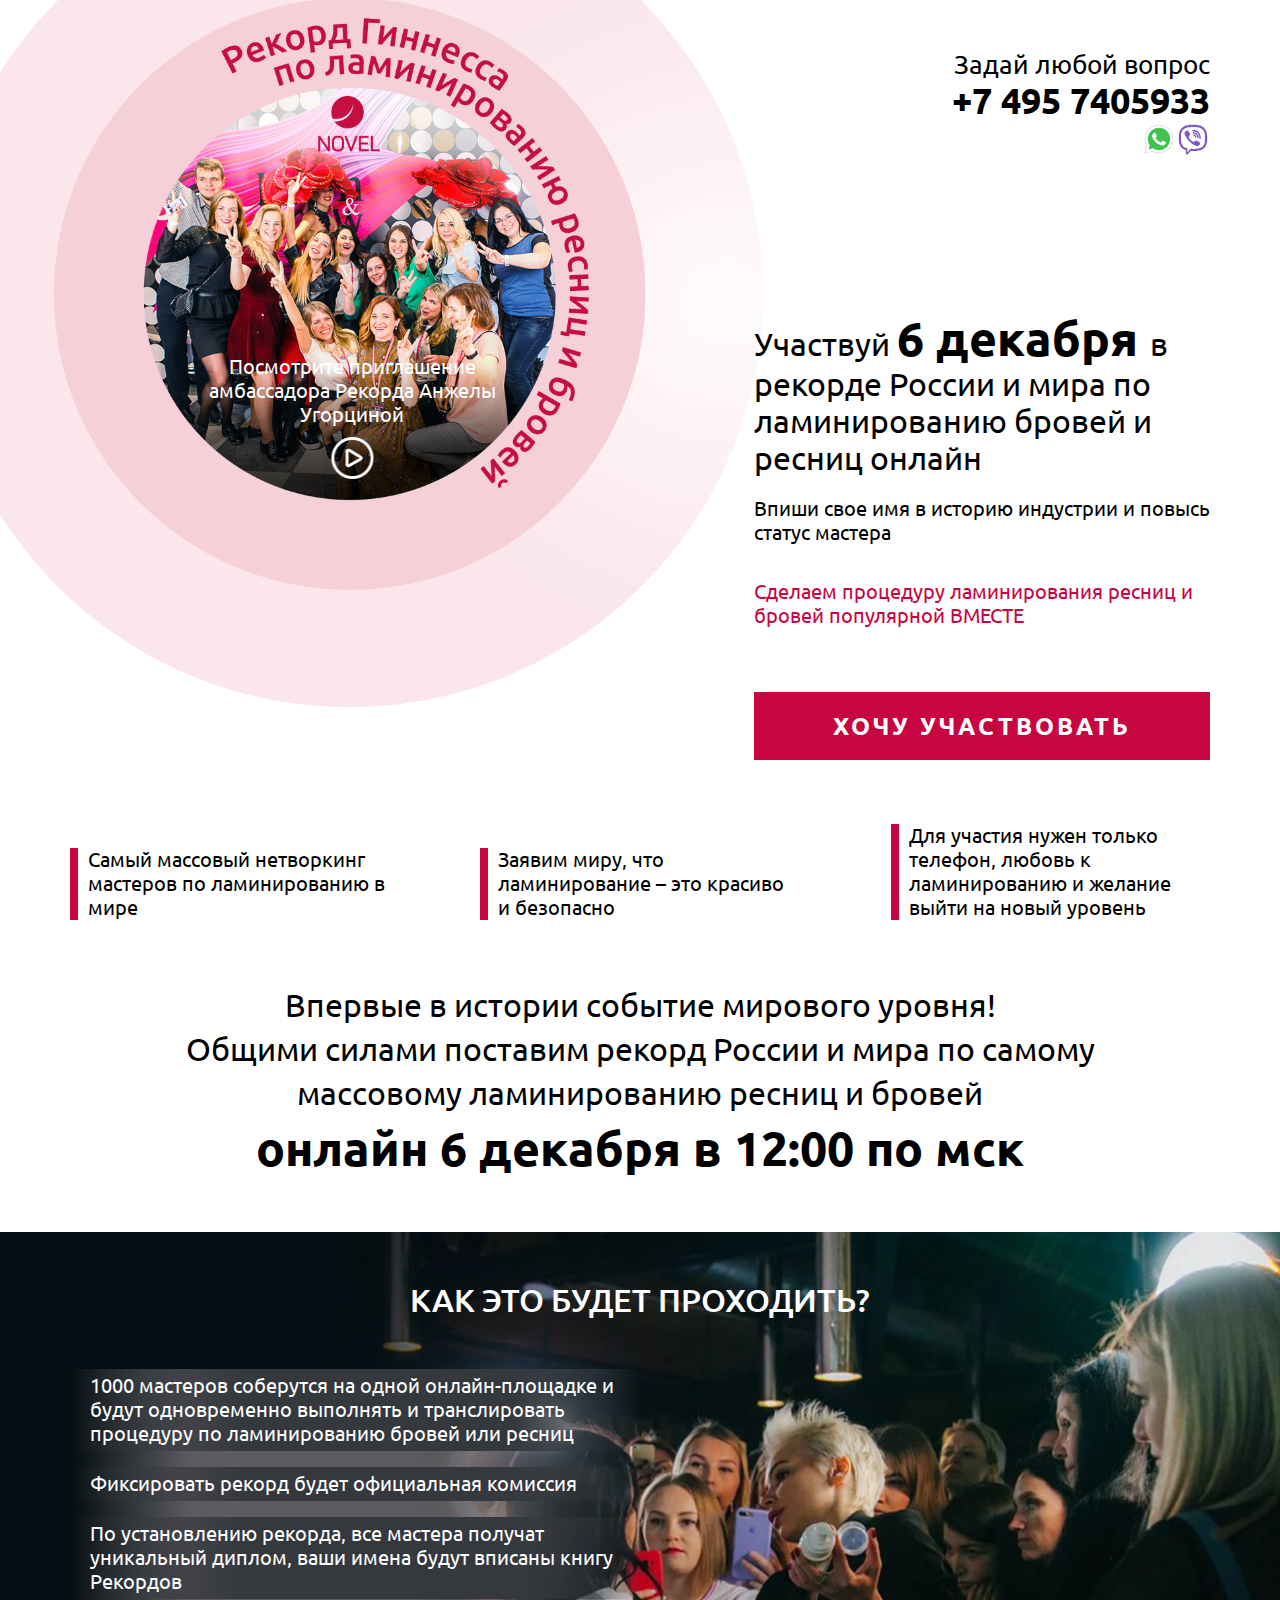
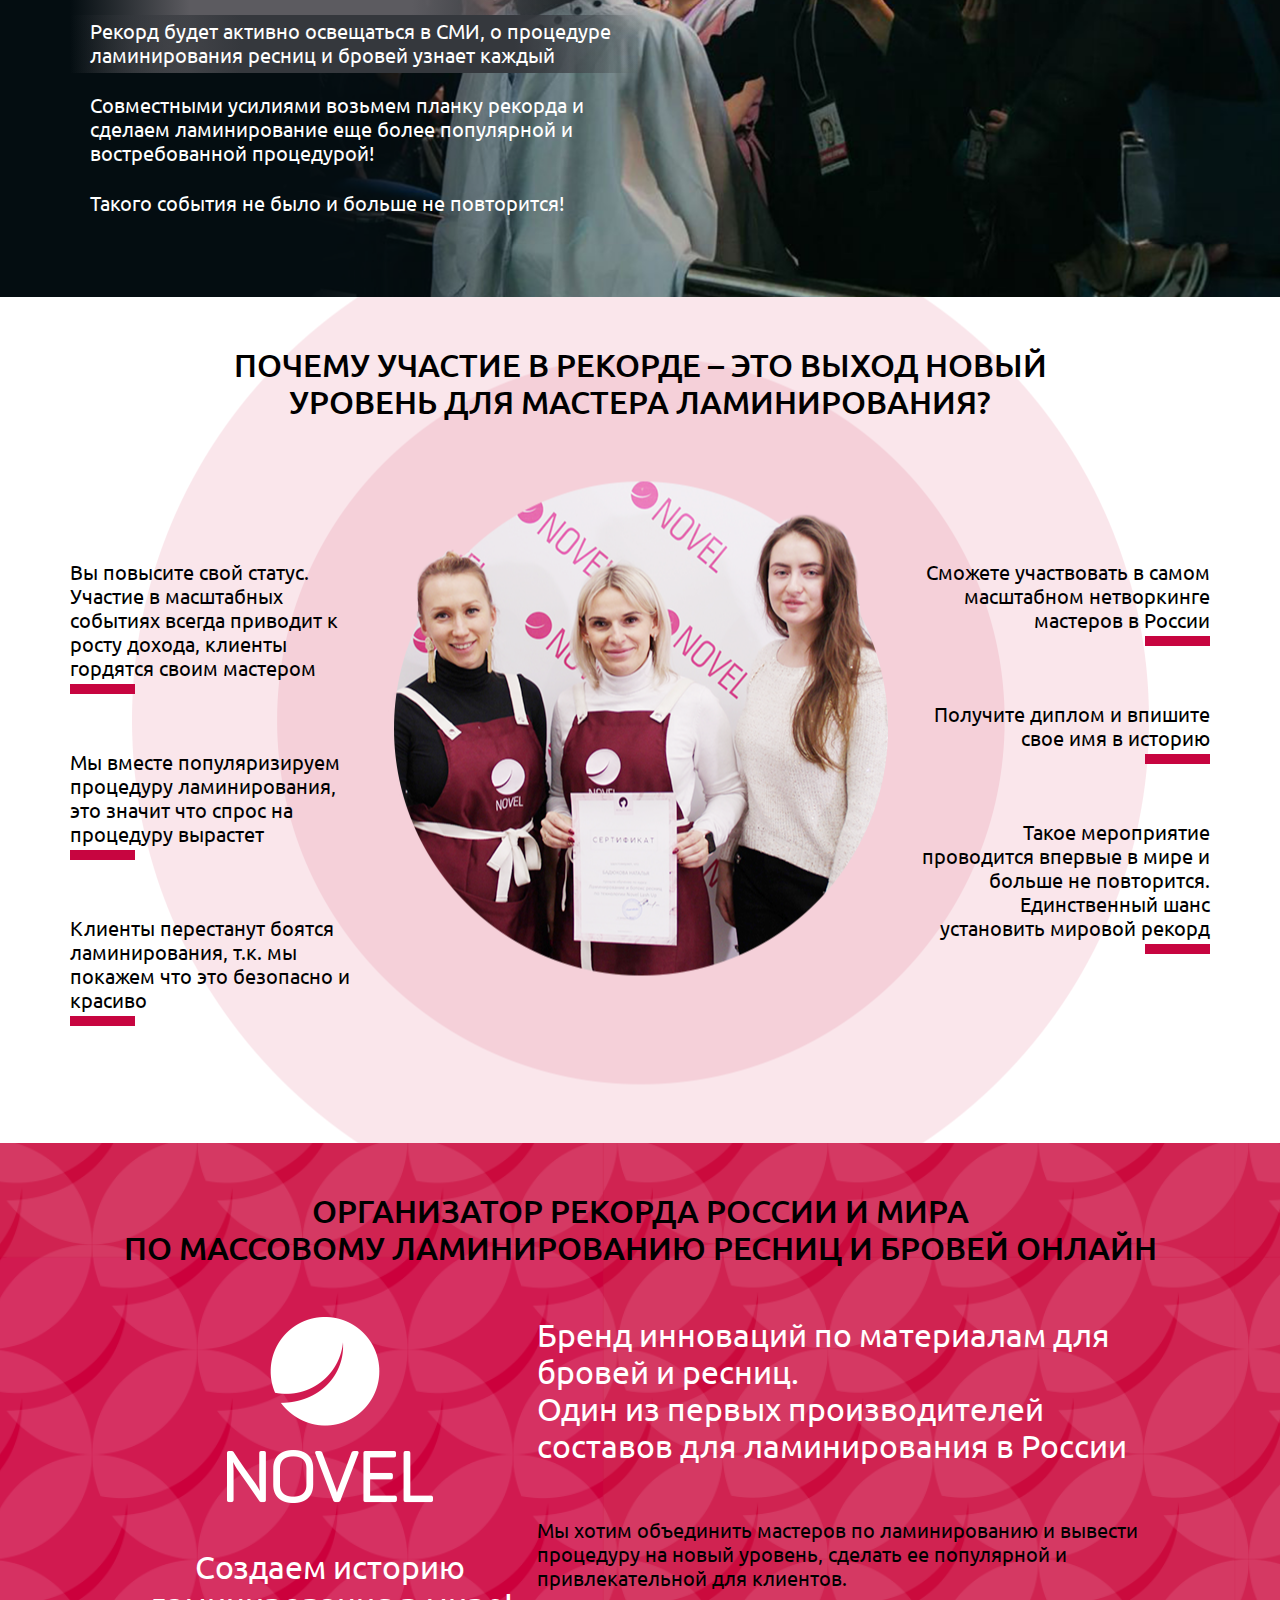
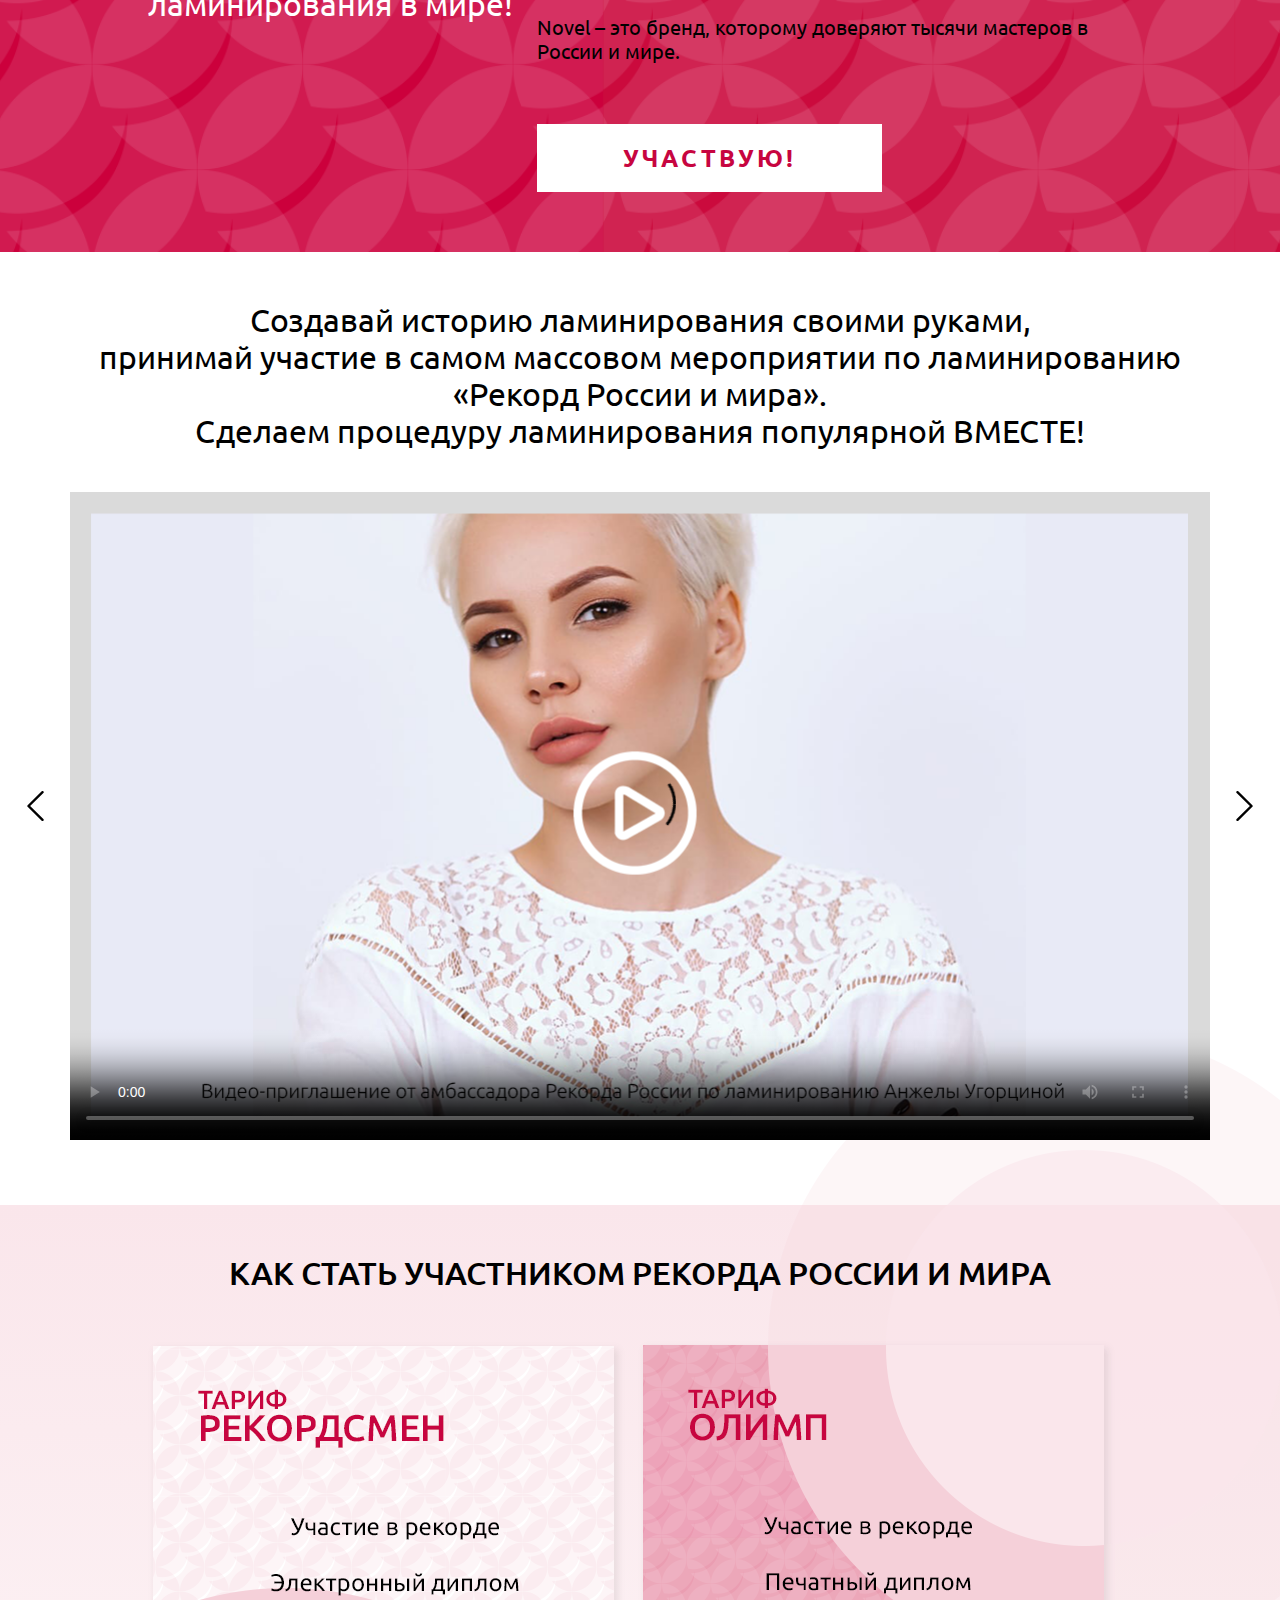
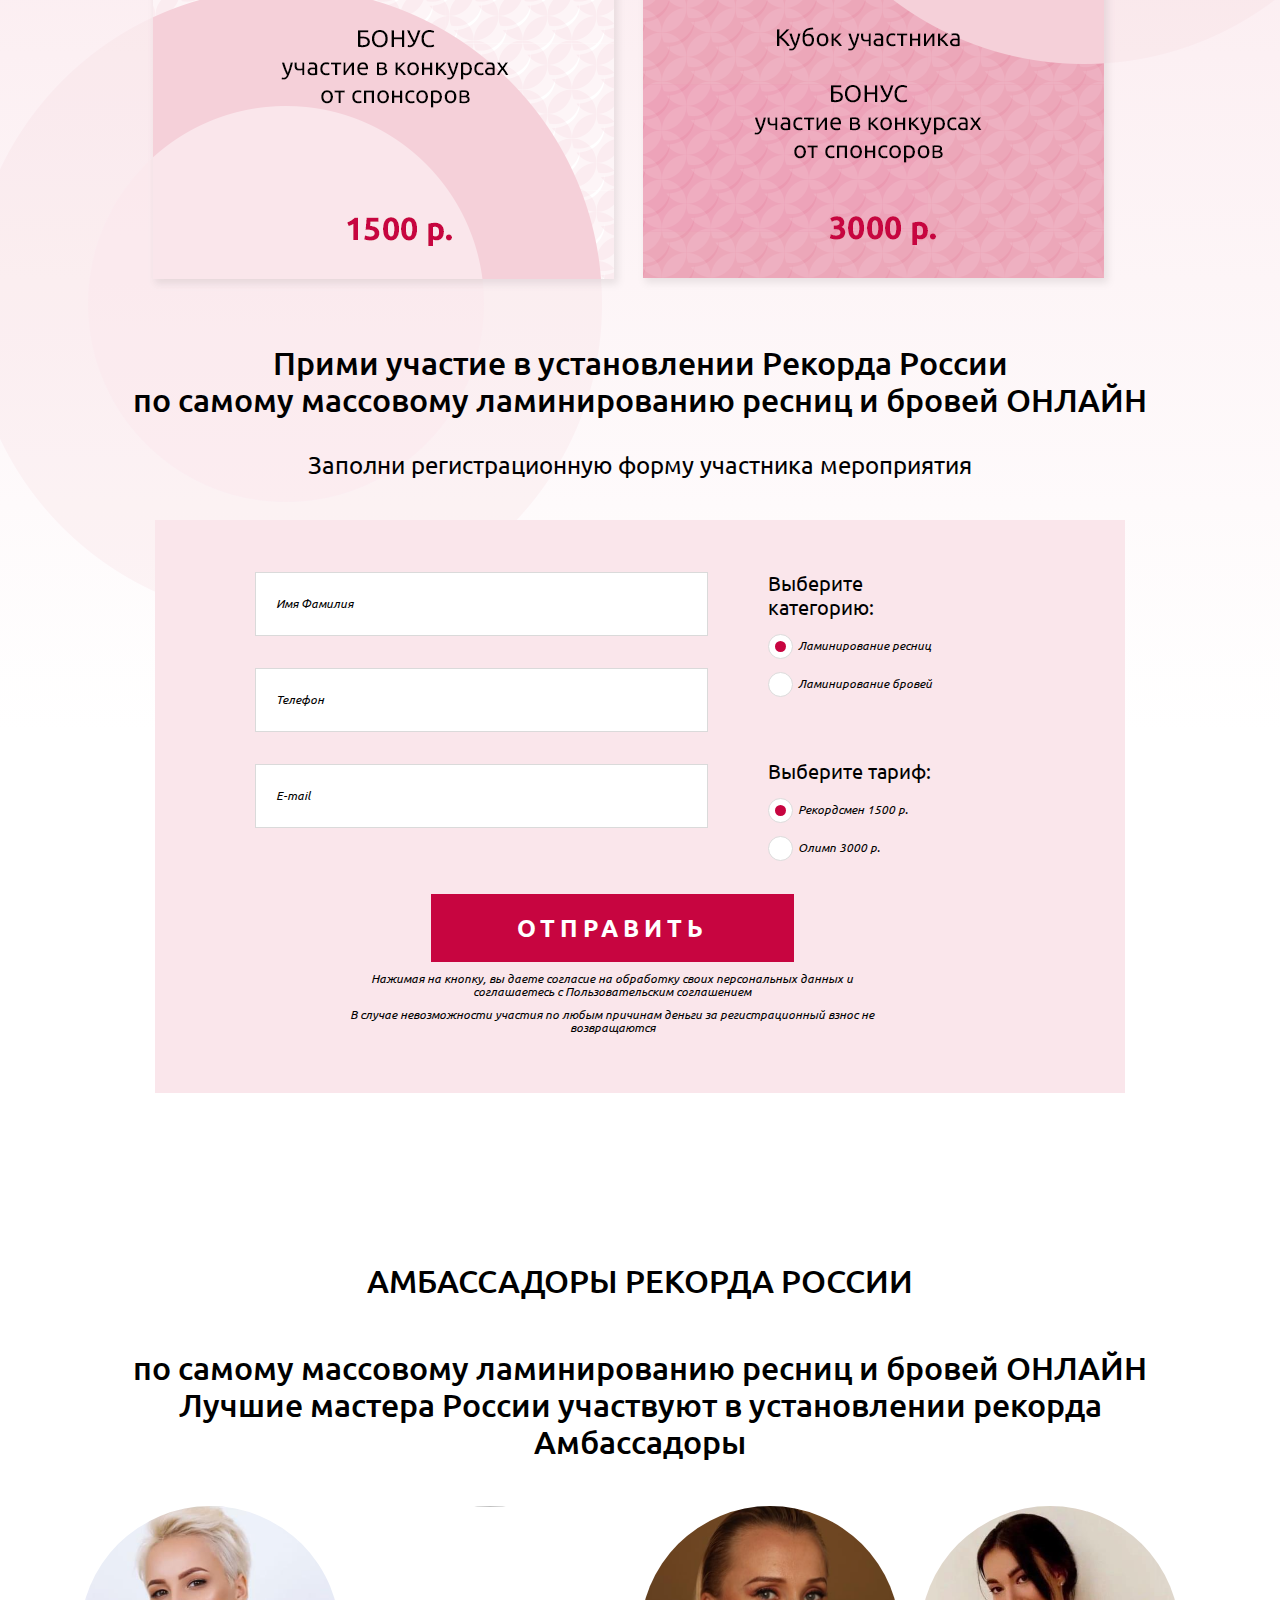
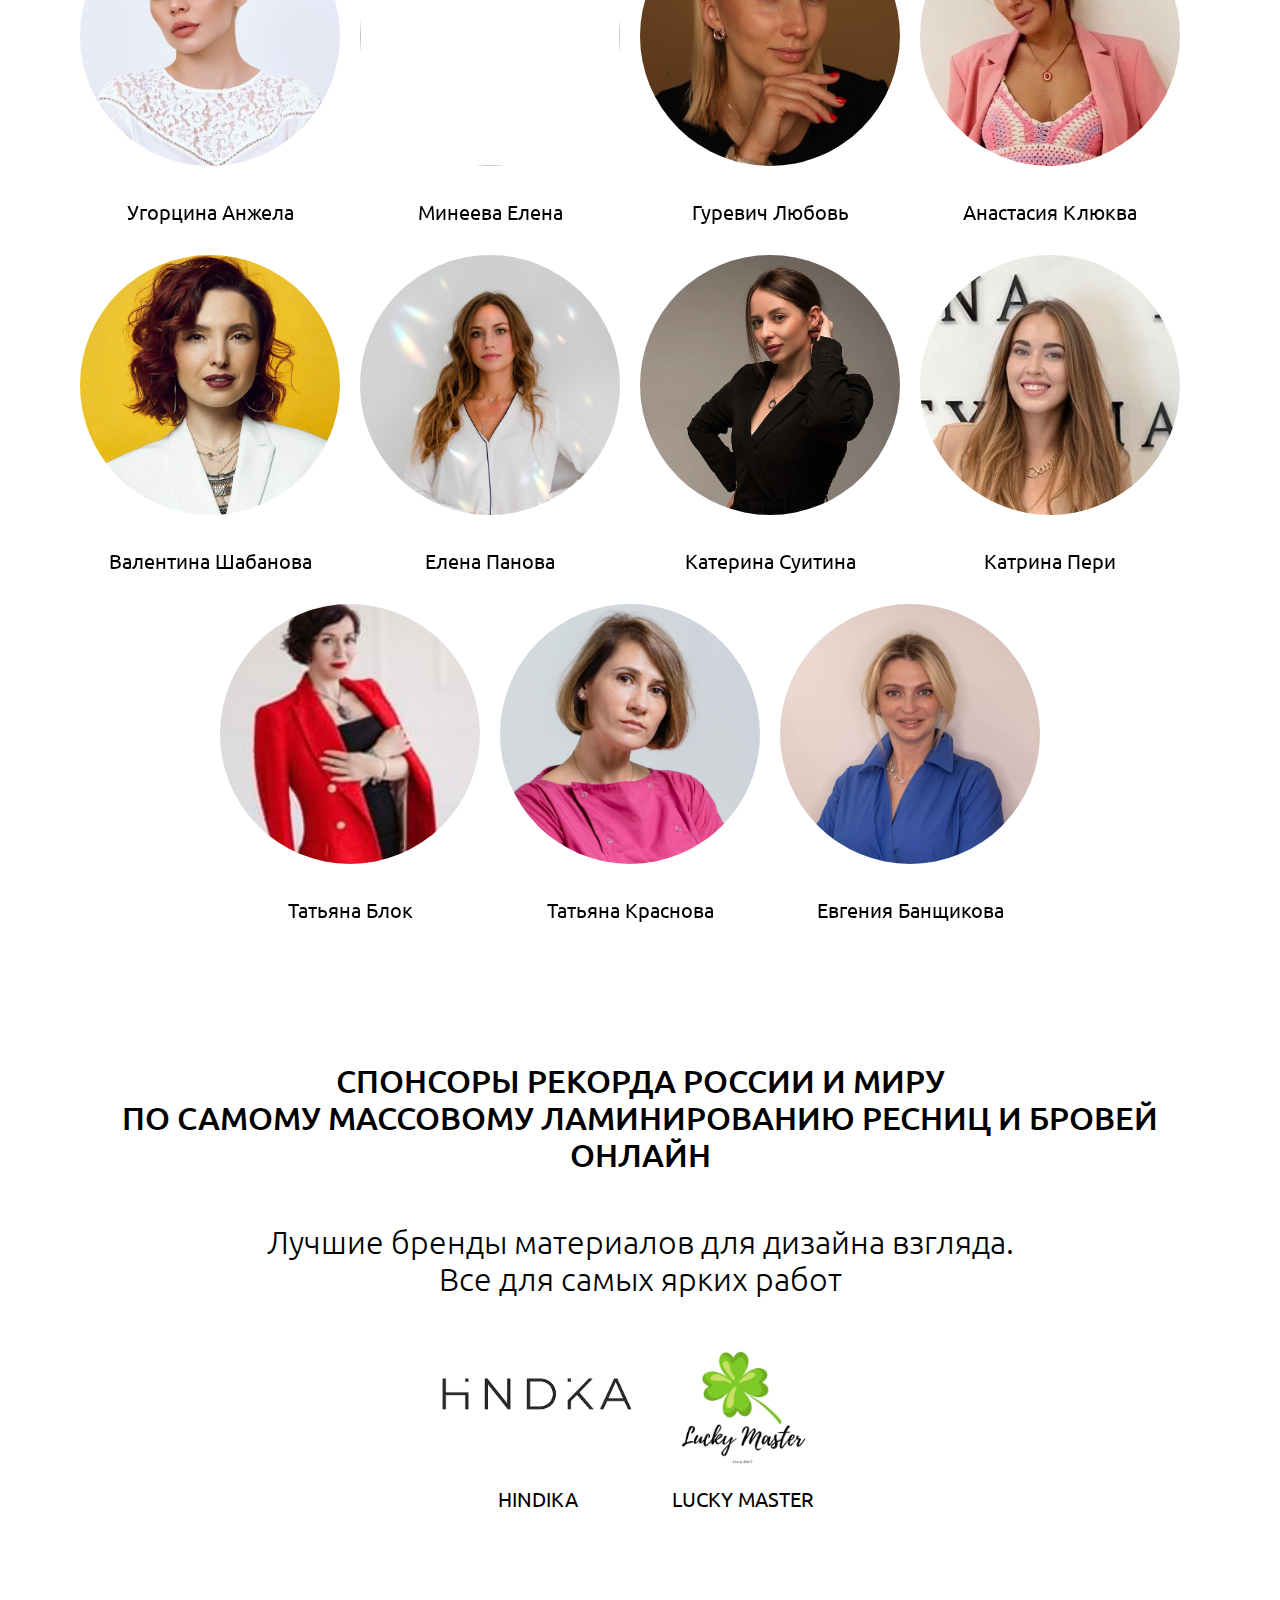
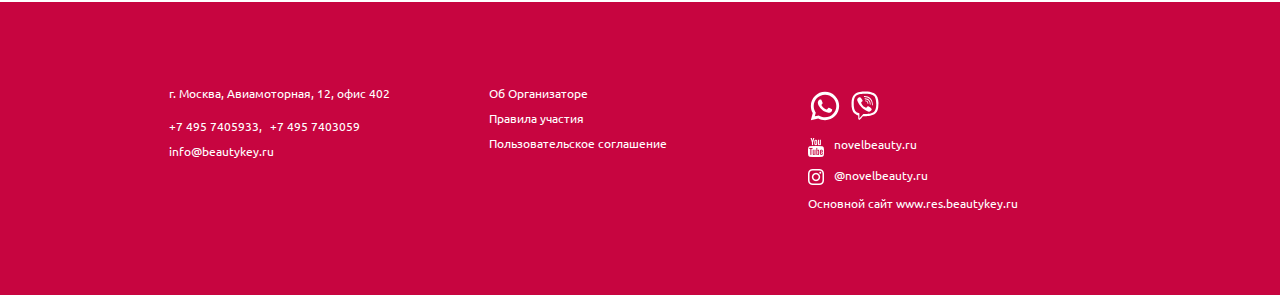
==== commit 17c3afaf: "Add files via upload" ====
--- a/index.html
+++ b/index.html
@@ -238,8 +238,26 @@
         Видео-приглашение от амбассадора Рекорда России по ламинированию Анжелы Угоциной
       </h3>
       <div class="video__wrap">
-        <video src="./img/ginness.mp4" class="video" controls poster="./img/video.png"></video>
-        </p>
+        <!-- <video src="./img/ginness.mp4" class="video" controls poster="./img/video.png"></video> -->
+        <!-- </p> -->
+
+        <div class=" video-slider__prev"></div>
+            <div class=" video-slider__next"></div>
+    <div class="video-slider">        
+        <div class="swiper-wrapper">
+            <div class="swiper-slide video-slide">
+                <video src="./img/ginness.mp4" class="video" controls poster="./img/video.png"></video>
+            </div>
+            <div class="swiper-slide video-slide">
+                <video src="./img/2.mp4" class="video" controls></video>
+            </div>
+            <div class="swiper-slide video-slide">
+                <video src="./img/3.mp4" class="video" controls></video>
+            </div>
+        </div>
+        
+    </div>
+
       </div>
     </div>
   </section>
@@ -283,7 +301,7 @@
             <p class="diploma1200__text">Кубок участника</p>
 
             <p class="diploma1200__text"><span>Бонус</span> <br>участие в конкурсах <br>от спонсоров</p>
-            <p class="diploma1200__price">1500 р. </p>
+            <p class="diploma1200__price">3000 р. </p>
 
           </div>
         </div>
@@ -313,7 +331,7 @@
             <div class="diploma-m__title-wrap">
               <p class="diploma-m__title">Тариф<span>
                   Олимп</span></p>
-              <p class="diploma-m__price">1500 р. </p>
+              <p class="diploma-m__price">3000 р. </p>
             </div>
             <p class="diploma-m__text">Участие в рекорде</p>
             <p class="diploma-m__text">Печатный диплом</p>
--- a/css/style.min.css
+++ b/css/style.min.css
@@ -1 +1 @@
-@font-face{font-family:Ubuntu;src:url(../fonts/Ubuntu-Light.woff2) format("woff2"),url(../fonts/Ubuntu-Light.woff) format("woff");font-weight:300;font-style:normal}@font-face{font-family:Ubuntu;src:url(../fonts/Ubuntu-Regular.woff2) format("woff2"),url(../fonts/Ubuntu-Regular.woff) format("woff");font-weight:400;font-style:normal}@font-face{font-family:Ubuntu;src:url(../fonts/Ubuntu-Medium.woff2) format("woff2"),url(../fonts/Ubuntu-Regular.woff) format("woff");font-weight:500;font-style:normal}@font-face{font-family:Ubuntu;src:url(../fonts/Ubuntu-Bold.woff2) format("woff2"),url(../fonts/Ubuntu-Bold.woff) format("woff");font-weight:700;font-style:normal}@font-face{font-family:Ubuntu;src:url(../fonts/Ubuntu-Italic.woff2) format("woff2"),url(../fonts/Ubuntu-Italic.woff) format("woff");font-weight:400;font-style:italic}html{font-size:20px;font-family:Ubuntu,sans-serif;font-weight:400;color:#000;overflow-x:hidden}*{-webkit-box-sizing:border-box;box-sizing:border-box}body{margin:0;padding:0;-webkit-font-smoothing:antialiased;overflow-x:hidden}article,aside,details,figcaption,figure,footer,header,hgroup,main,menu,nav,section,summary{display:block}svg:not(:root){overflow:hidden}a:active,a:hover{outline:0}button,input,optgroup,select,textarea{color:inherit;font:inherit;margin:0}button,html input[type=button],input[type=reset],input[type=submit]{-webkit-appearance:button;cursor:pointer}button::-moz-focus-inner,input::-moz-focus-inner{border:0;padding:0}h1,h2,h3,h4,h5,h6{margin:0;padding:0}p{margin:0;padding:0}li,ul{margin:0;padding:0}li{list-style:none}img{max-width:100%;border:0;display:block}.wrapper{width:1170px;margin:0 auto;padding:0 15px}.h1{font-weight:400;font-size:32px;margin-bottom:20px}.h1>span{font-weight:700;font-size:48px}.h2{text-transform:uppercase;text-align:center;font-size:32px;font-weight:500;color:#fff;margin-bottom:50px;font-size:32px}.h3{text-align:center;padding-left:27px;padding-right:27px;font-size:32px;font-weight:400}.h3>span{text-transform:uppercase}.m_h3{display:none}.h4{font-weight:500;font-size:32px;color:#000;text-align:center;z-index:10}.h4>span{text-transform:uppercase}.h5{font-weight:400;text-align:center;margin-top:33px;font-size:24px}.section{padding:50px 0 60px 0;padding-top:50px;padding-bottom:60px}.footer{background-color:#c70540;padding:85px 0;color:#fff}.footer__callme{display:-webkit-box;display:-ms-flexbox;display:flex;-webkit-box-pack:end;-ms-flex-pack:end;justify-content:flex-end}.footer__callme-link{text-decoration:none}.footer__callme-img{width:34px;height:34px;fill:#fff;-webkit-transition:.8s ease;-o-transition:.8s ease;transition:.8s ease;margin-bottom:10px}.footer__callme-img:hover{-webkit-transform:scale(1.1);-ms-transform:scale(1.1);transform:scale(1.1)}.footer__callme-img-v{width:36px;height:36px}.footer__block{padding-left:99px;padding-right:128px;display:-webkit-box;display:-ms-flexbox;display:flex;-webkit-box-pack:justify;-ms-flex-pack:justify;justify-content:space-between}.footer__column{width:30%}.footer__text{display:block;color:#fff;text-decoration:none;outline:0;font-size:12px;font-weight:400}.footer__text:not(:last-child){margin-bottom:12px}.footer__text_soc{display:-webkit-box;display:-ms-flexbox;display:flex}.footer__phone{display:inline-block}.footer__img{margin-right:10px}.hero{position:relative;padding-bottom:50px}.hero__image-block{position:absolute;width:65%;top:-120px;left:-5%;z-index:0}.hero__image-block-text{font-size:20px}.hero__m-image-block{display:none}.hero__right{display:-webkit-box;display:-ms-flexbox;display:flex;-webkit-box-orient:vertical;-webkit-box-direction:normal;-ms-flex-direction:column;flex-direction:column;-webkit-box-align:end;-ms-flex-align:end;align-items:flex-end}.hero__image-wrap{position:relative}.hero__image-group{position:absolute;bottom:27%;left:50%;width:35%;-webkit-transform:translateX(-50%);-ms-transform:translateX(-50%);transform:translateX(-50%);text-align:center;color:#fff}.hero__link{display:inline-block;margin-top:10px;z-index:20}.hero__list{display:-webkit-box;display:-ms-flexbox;display:flex;-webkit-box-pack:justify;-ms-flex-pack:justify;justify-content:space-between;-webkit-box-align:end;-ms-flex-align:end;align-items:flex-end;margin-bottom:64px;z-index:50}.hero__m-list{display:none}.hero__item{-webkit-box-flex:0;-ms-flex:0 1 28%;flex:0 1 28%;padding-left:10px;border-left:8px solid #c70540;z-index:50}.hero__m-item{font-size:24px;color:#fff;text-align:left;width:80%;margin:0 auto}.hero__m-item1{font-size:24px;margin-bottom:600px;margin-bottom:210px;color:#000;text-align:center}.hero__text{margin:0 auto;text-align:center;width:80%;font-size:32px;line-height:1.374;z-index:50;position:relative}.hero__text_bold{font-size:48px;font-weight:700}.header{z-index:50;text-align:right;margin-top:50px;margin-bottom:140px}.header__text{font-size:26px}.header__logo{display:none}.header__callme{display:-webkit-box;display:-ms-flexbox;display:flex;-webkit-box-pack:end;-ms-flex-pack:end;justify-content:flex-end}.header__callme-img{width:34px;height:34px;fill:#fff;-webkit-transition:.8s ease;-o-transition:.8s ease;transition:.8s ease;margin-bottom:10px}.header__callme-img:hover{-webkit-transform:scale(1.1);-ms-transform:scale(1.1);transform:scale(1.1)}.header__callme-img-v{width:36px;height:36px}.header__callme-link{text-decoration:none}.header__phone{font-weight:700;font-size:36px;color:#000;text-decoration:none}.header__link{text-decoration:underline;color:#c70540;padding-left:10px;-webkit-transition:.5s ease;-o-transition:.5s ease;transition:.5s ease}.header__link:hover{opacity:.7}.offer{width:40%;z-index:50}.offer__text{margin-bottom:35px;font-size:20px}.offer__text_pink{color:#c70540}.offer__title{display:none}.h1_m{display:none;font-size:20px;margin:25px 0 20px 0}.h1_m>span{white-space:nowrap;font-size:20px}.btn{width:100%;text-align:center;display:block;text-decoration:none;background-color:#c70540;padding:20px 0 18px 0;font-weight:700;font-size:24px;letter-spacing:3px;text-transform:uppercase;color:#fff}.btn_offer{margin-top:64px;margin-bottom:64px;border:1px solid #c70540;-webkit-transition:1s ease;-o-transition:1s ease;transition:1s ease}.btn_offer:hover{background-color:#fff;color:#c70540;border:1px solid #c70540}.btn_white{width:auto;display:inline-block;padding-left:85px;padding-right:85px;padding-right:85px;background-color:#fff;color:#c70540;margin-top:35px;border:1px solid #fff;-webkit-transition:1s ease;-o-transition:1s ease;transition:1s ease}.btn_white:hover{-webkit-box-shadow:0 0 15px rgba(255,255,255,.9);box-shadow:0 0 15px rgba(255,255,255,.9)}.btn_submit{border:none;width:auto;padding-left:85px;padding-right:85px;letter-spacing:5px;font-style:normal;border:1px solid #c70540;-webkit-transition:1s ease;-o-transition:1s ease;transition:1s ease}.btn_submit:hover{background-color:#fff;color:#c70540;border:1px solid #c70540}.btn-submit-wrap{display:-webkit-box;display:-ms-flexbox;display:flex;-webkit-box-pack:center;-ms-flex-pack:center;justify-content:center;margin-top:35px;margin-bottom:10px}.video{text-align:center;width:100%}.video__wrap{margin-top:40px;position:relative}.video__play{position:absolute;top:40%;left:50%;-webkit-transform:translateX(-50%);-ms-transform:translateX(-50%);transform:translateX(-50%);cursor:pointer}.video__text{position:absolute;bottom:6%;left:0;width:100%;text-align:center}.about{color:#fff;background:url(../img/bg1.png) no-repeat center right/cover}.about__list{width:50%;background:-webkit-gradient(linear,left top,right top,from(rgba(9,9,121,0)),color-stop(21%,#5c5b60),color-stop(60%,#5c5b60),to(rgba(0,212,255,0)));background:-o-linear-gradient(left,rgba(9,9,121,0) 0,#5c5b60 21%,#5c5b60 60%,rgba(0,212,255,0) 100%);background:linear-gradient(90deg,rgba(9,9,121,0) 0,#5c5b60 21%,#5c5b60 60%,rgba(0,212,255,0) 100%)}.about__item{margin-bottom:16px;font-size:20px;background:-webkit-gradient(linear,left top,right top,from(rgba(9,9,121,0)),color-stop(30%,#35383d),color-stop(78%,#35383d),to(rgba(0,212,255,0)));background:-o-linear-gradient(left,rgba(9,9,121,0) 0,#35383d 30%,#35383d 78%,rgba(0,212,255,0) 100%);background:linear-gradient(90deg,rgba(9,9,121,0) 0,#35383d 30%,#35383d 78%,rgba(0,212,255,0) 100%);padding:5px 20px}.about__text{width:50%;margin-bottom:16px;padding:5px 20px}.m-about{display:none}.m-h2{color:#c70540;font-size:24px}.why{background:url(../img/why.png) no-repeat center center;position:relative}.why__img{display:none}.why__img-block{position:absolute;width:100%;top:0;left:0;z-index:-1}.why__img{width:100%}.why__h2{color:#000;width:70%;margin:0 auto 140px auto}.why__block{display:-webkit-box;display:-ms-flexbox;display:flex;-webkit-box-pack:justify;-ms-flex-pack:justify;justify-content:space-between}.why__column{width:26%}.why__item{text-align:left;position:relative;margin-bottom:70px;font-size:20px}.why__item::after{position:absolute;content:'';bottom:-13px;left:0;width:65px;height:10px;background-color:#c70540}.why__item_right{text-align:right}.why__item_right::after{right:0;left:auto}.org{background:url(../img/bg2.png) no-repeat center center/cover}.org__h2{color:#000}.org__block{display:-webkit-box;display:-ms-flexbox;display:flex;-webkit-box-pack:center;-ms-flex-pack:center;justify-content:center;padding:0 54px}.org__img{margin:0 auto;margin-bottom:46px}.org__column{width:40%;text-align:center}.org__column_right{text-align:left;width:60%}.org__title{color:#fff;font-size:32px}.org__title_left{text-align:center}.org__txt-block{margin-top:54px}.org__text{margin-bottom:25px}.part{position:relative}.back{background:-webkit-gradient(linear,left bottom,left top,color-stop(30%,#fff),to(#fae6eb));background:-o-linear-gradient(bottom,#fff 30%,#fae6eb 100%);background:linear-gradient(0deg,#fff 30%,#fae6eb 100%);position:absolute;top:0;left:0;width:100%;height:100%;z-index:-3}.diploma{min-height:640px}.diploma__h2{color:#000}.diploma__block{position:relative}.diploma__item{position:absolute;top:0;left:-100px;z-index:-1}.diploma__item_right{right:-190px;left:auto;top:-310px}.diploma1200{display:none}.diploma1200__block{display:-webkit-box;display:-ms-flexbox;display:flex;-webkit-box-pack:justify;-ms-flex-pack:justify;justify-content:space-between}.diploma1200__item{position:relative}.diploma1200__text-block{position:absolute;text-align:center;width:100%;height:100%;top:0;left:0;padding:50px 40px;display:-webkit-box;display:-ms-flexbox;display:flex;-webkit-box-orient:vertical;-webkit-box-direction:normal;-ms-flex-direction:column;flex-direction:column;-webkit-box-pack:justify;-ms-flex-pack:justify;justify-content:space-between}.diploma1200__title{-moz-text-align-last:left;text-align-last:left;font-weight:500;color:#c70540}.diploma1200__title>span{text-transform:uppercase;font-size:36px}.diploma1200__price{font-weight:700;font-size:32px;color:#c70540}.diploma1200__text>span{text-transform:uppercase;font-size:24px}.diploma-m{display:none}.form-block_h4{font-size:32px}.form-block_m-h4{display:none}.form{padding:52px 156px 49px 100px;position:relative;z-index:10;background-color:#fae6eb;font-style:italic;font-size:16px;margin:40px 100px 0 100px}.form__block{display:-webkit-box;display:-ms-flexbox;display:flex}.form__left{width:65%;margin-right:30px}.form__right{margin-left:30px}.form__title{margin-bottom:14px;font-weight:400;font-style:normal;font-size:20px}.form__right-block:not(:last-child){margin-bottom:65px}.form__text{margin:0 auto;margin-bottom:10px;width:75%;text-align:center;font-size:12px}.input{display:block;padding:20px 10px 24px 20px;outline:0;border:1px solid #dadada;width:100%}.input:not(:last-child){margin-bottom:32px}.input::-webkit-input-placeholder{font-size:12px;color:#000}.input::-moz-placeholder{font-size:12px;color:#000}.input:-ms-input-placeholder{font-size:12px;color:#000}.input::-ms-input-placeholder{font-size:12px;color:#000}.input::placeholder{font-size:12px;color:#000}.label{display:-webkit-box;display:-ms-flexbox;display:flex;-webkit-box-align:center;-ms-flex-align:center;align-items:center;cursor:pointer}.label:not(:last-child){margin-bottom:15px}.radio{display:none}.switch{position:relative;padding:5px 0 5px 30px;font-size:12px}.switch:before{content:'';position:absolute;display:block;top:0;left:0;width:23px;height:23px;border-radius:50%;border:1px solid #dcdbdb;background-color:#fff}.switch:after{content:'';opacity:0;position:absolute;display:block;top:7px;left:7px;width:11px;height:11px;border-radius:50%;background-color:#c70540;-webkit-transition:opacity .5s ease;-o-transition:opacity .5s ease;transition:opacity .5s ease}.radio:checked+.switch:after{opacity:1}.card{padding:30px;background-color:#7cfc00;min-height:300px;color:#111;font-size:16px}.swiper-pagination-bullet{width:10px;height:10px;margin:0 15px;background-color:tomato;opacity:1}.swiper-pagination-bullet-active{background-color:navy}.swiper-button-next,.swiper-button-prev{position:static;margin-left:10px}.swiper-container{padding-bottom:50px}.slider-container{overflow:hidden;width:100%}.slider-container .swiper-wrapper{-webkit-box-pack:justify;-ms-flex-pack:justify;justify-content:space-between;-ms-flex-wrap:wrap;flex-wrap:wrap}.card{width:20%;margin-right:2.5%;margin-bottom:2.5%}.ambassador_h2{color:#000}.amba{margin-top:45px;width:100%;position:relative;overflow:hidden}.amba__wrap{display:-webkit-box;display:-ms-flexbox;display:flex;-webkit-box-pack:justify;-ms-flex-pack:justify;justify-content:space-between;-ms-flex-wrap:wrap;flex-wrap:wrap}.amba__pic{border-radius:50%;-o-object-fit:cover;object-fit:cover;max-width:100%;width:260px;height:260px;display:block;-o-object-position:center center;object-position:center center}.amba__name{text-align:center;margin-top:35px}.amba__card{-ms-flex-negative:0;flex-shrink:0;margin-bottom:30px;margin-right:20px}.sponsors_h2{color:#000}.sponsors__title{font-weight:300;font-size:32px;text-align:center}.sponsors-m_h4{display:none}.sponsor{margin-top:45px;width:100%;position:relative;overflow:hidden}.sponsor__wrap{display:-webkit-box;display:-ms-flexbox;display:flex;-webkit-box-pack:center;-ms-flex-pack:center;justify-content:center;-ms-flex-wrap:wrap;flex-wrap:wrap}.sponsor__img{width:205px;height:110px}.sponsor__name{text-align:center;margin-top:35px;text-decoration:none;color:#000}.sponsor__card{-ms-flex-negative:0;flex-shrink:0;margin-bottom:30px;text-decoration:none;text-transform:uppercase}.slider{width:80%;margin:0 auto;position:relative;overflow:hidden;display:none;text-align:center}.slider__wrap{display:-webkit-box;display:-ms-flexbox;display:flex}.slide{-ms-flex-negative:0;flex-shrink:0}.slide__item{text-decoration:none;color:#000;text-align:center}.slide__name{text-align:center;margin-top:12px;text-transform:uppercase}.slider__pic{width:100%;-o-object-fit:cover;object-fit:cover}.slider__arrows{display:none}.swiper-button-next,.swiper-button-prev{position:static;margin-left:0}.swiper-button-next:after,.swiper-button-prev:after{color:#000;font-size:20px}.slider__container{position:relative}.sponsor__arrows{display:none}.swiper-button-next1,.swiper-button-prev1{position:static;margin-left:0;height:30px}.swiper-button-next1:after,.swiper-button-prev1:after{color:#000;font-size:20px}.amba .swiper-wrapper{-webkit-box-pack:center;-ms-flex-pack:center;justify-content:center}@media (max-width:1200px){.wrapper{width:95%}.footer__block{padding-left:5%;padding-right:5%}.hero__image-block{width:75%;top:-100px}.about__list{width:80%}.about__text{width:80%}.org__h2{width:90%;margin:0 auto 50px auto}.org__block{padding:0 1%}.diploma__item{width:60%}.diploma__item_right{top:-201px}.diploma{display:none}.diploma1200{display:block}}@media (max-width:1140px){.h1{font-size:calc(20px + 12*((100vw - 320px)/ 820))}.h1>span{font-size:calc(20px + 28*((100vw - 320px)/ 820))}.h2{font-size:calc(14px + 18*((100vw - 320px)/ 820))}.h5{font-size:calc(12px + 12*((100vw - 320px)/ 820))}.section{padding-top:calc(20px + 30*((100vw - 320px)/ 820))}.section{padding-bottom:calc(20px + 40*((100vw - 320px)/ 820))}.hero{padding-bottom:calc(0px + 50*((100vw - 320px)/ 820))}.hero__image-block-text{font-size:calc(14px + 6*((100vw - 320px)/ 820))}.hero__m-item{font-size:calc(12px + 12*((100vw - 320px)/ 820))}.hero__m-item1{font-size:calc(12px + 12*((100vw - 320px)/ 820))}.hero__m-item1{margin-bottom:calc(210px + 390*((100vw - 320px)/ 820))}.header{margin-top:calc(10px + 40*((100vw - 320px)/ 820))}.header{margin-bottom:calc(30px + 110*((100vw - 320px)/ 820))}.header__text{font-size:calc(13px + 13*((100vw - 320px)/ 820))}.header__phone{font-size:calc(18px + 18*((100vw - 320px)/ 820))}.offer__text{font-size:calc(14px + 6*((100vw - 320px)/ 820))}.btn{font-size:calc(15px + 9*((100vw - 320px)/ 820))}.btn_offer{margin-top:calc(20px + 44*((100vw - 320px)/ 820))}.btn_offer{margin-bottom:calc(20px + 44*((100vw - 320px)/ 820))}.btn_white{padding-left:calc(60px + 25*((100vw - 320px)/ 820))}.btn_white{padding-right:calc(60px + 25*((100vw - 320px)/ 820))}.m-h2{font-size:calc(14px + 10*((100vw - 320px)/ 820))}.why__item{font-size:calc(12px + 8*((100vw - 320px)/ 820))}.org__img{margin-bottom:calc(18px + 28*((100vw - 320px)/ 820))}.org__title{font-size:calc(12px + 20*((100vw - 320px)/ 820))}.form-block_h4{font-size:calc(14px + 18*((100vw - 320px)/ 820))}.amba__pic{width:calc(95px + 165*((100vw - 320px)/ 820))}.amba__pic{height:calc(95px + 165*((100vw - 320px)/ 820))}}@media (max-width:900px){.hero__image-block{width:80%}.form{margin-left:8%;margin-right:8%;padding:52px 60px 49px 60px}}@media (max-width:768px){.wrapper{width:100vw}.h1{display:none}.h3{display:none}.m_h3{display:block;text-align:center;padding-left:1%;padding-right:1%;font-size:14px;text-transform:uppercase;font-weight:500}.h5{display:none}.h5_m{display:block;padding-bottom:10px}.footer{padding:20px 0}.footer__block{-webkit-box-orient:vertical;-webkit-box-direction:normal;-ms-flex-direction:column;flex-direction:column;-webkit-box-pack:start;-ms-flex-pack:start;justify-content:flex-start}.footer__column{width:auto;margin-bottom:30px}.hero__image-block{display:none}.hero__m-image-block{display:block;position:absolute;width:100%;top:0;left:0;z-index:-1}.hero__list{display:none}.hero__m-list{display:block;background:url(../img/m_bg2.png) no-repeat center top/cover;padding:0 20px 20px}.hero__text{display:none}.header{display:-webkit-box;display:-ms-flexbox;display:flex;-webkit-box-pack:justify;-ms-flex-pack:justify;justify-content:space-between;width:100%}.header__logo{display:block}.offer{width:90%;margin:0 auto;text-align:center}.offer__title{color:#c70540;text-transform:uppercase;display:block;text-align:center;font-weight:700;font-size:32px;width:100%;margin:0 auto}.h1_m{display:block}.btn_submit{padding-left:57px;padding-right:57px}.about{display:none}.m-about{display:block;padding-bottom:0}.m-about__item{padding-left:3%;padding-right:3%;padding-top:40px;padding-bottom:40px;font-size:30px}.m-about__item_pink{background-color:#fae6eb}.m-about__block{background:url(../img/bg1.png) no-repeat center right/cover}.m-about__text{padding-left:3%;width:60%;color:#fff;padding-top:40px;padding-bottom:40px;font-size:30px}.m-about__text_pink{background-color:#fae6eb}.why{background:0 0}.why__img{display:block}.why__h2{color:#c70540;width:80%}.why__block{-webkit-box-orient:vertical;-webkit-box-direction:normal;-ms-flex-direction:column;flex-direction:column;-webkit-box-align:center;-ms-flex-align:center;align-items:center;margin-top:250px;margin-top:920px}.why__column{width:80%}.why__item{margin-bottom:20px}.why__item>span{text-transform:uppercase}.why__item::after{width:100%;height:1px}.why__item_right{text-align:left}.org{background:url(../img/m_bg3.png) no-repeat center center/cover}.org__block{-webkit-box-orient:vertical;-webkit-box-direction:normal;-ms-flex-direction:column;flex-direction:column;-webkit-box-align:center;-ms-flex-align:center;align-items:center}.org__img{width:72px}.org__column{width:80%;text-align:center;margin-bottom:20px}.org__column_right{width:80%;text-align:center}.org__txt-block{display:none}.back{display:none}.diploma1200{display:none}.diploma-m{display:block;background:url(../img/bg_4-m.png) no-repeat top center/cover}.diploma-m__item{position:relative;width:95%}.diploma-m__block{display:none;display:-webkit-box;display:-ms-flexbox;display:flex;-webkit-box-orient:vertical;-webkit-box-direction:normal;-ms-flex-direction:column;flex-direction:column;-webkit-box-pack:center;-ms-flex-pack:center;justify-content:center;-webkit-box-align:center;-ms-flex-align:center;align-items:center}.diploma-m__text-block{position:absolute;text-align:center;width:100%;height:100%;top:0;left:0;padding:22px 30px 34px 15px;padding-bottom:60px;padding-left:60px;padding-right:60px}.diploma-m__title{-moz-text-align-last:left;text-align-last:left;font-weight:500;color:#c70540;font-size:40px}.diploma-m__title>span{text-transform:uppercase}.diploma-m__title-wrap{display:-webkit-box;display:-ms-flexbox;display:flex;-webkit-box-pack:justify;-ms-flex-pack:justify;justify-content:space-between;-webkit-box-align:center;-ms-flex-align:center;align-items:center;margin-bottom:200px}.diploma-m__price{font-weight:700;color:#c70540;font-size:36px}.diploma-m__text{font-size:30px;margin-bottom:10px}.diploma-m__text>span{text-transform:uppercase}.diploma-m__img{width:100%}.diploma-m__h2{padding-top:20px}.form-block{padding-bottom:0;padding-top:0}.form-block_h4{display:none}.form-block_m-h4{display:block;font-size:14px;text-transform:uppercase}.form{-webkit-box-orient:vertical;-webkit-box-direction:normal;-ms-flex-direction:column;flex-direction:column;margin-left:0;margin-right:0;margin-top:0;padding:0;background-color:#fff}.form__block{-webkit-box-orient:vertical;-webkit-box-direction:normal;-ms-flex-direction:column;flex-direction:column}.form__left{width:100%;margin-right:0}.form__right{width:100%;padding-left:28px;margin-top:20px}.form__right-block:not(:last-child){margin-bottom:20px}.input{padding-left:28px;border-left:none;border-right:none}.input:not(:last-child){border-bottom:none;margin-bottom:0}.ambassador_h2{display:none}.ambassador_h4{display:none}.ambassador-m_h4{display:block}.sponsors_h2{display:none}.sponsors-m_h4{display:block;margin-bottom:45px}.sponsors__title{display:none}}@media (max-width:768px) and (max-width:1140px){.offer__title{font-size:calc(20px + 12*((100vw - 320px)/ 820))}.m-about__item{padding-top:calc(12px + 28*((100vw - 320px)/ 820))}.m-about__item{padding-bottom:calc(12px + 28*((100vw - 320px)/ 820))}.m-about__item{font-size:calc(12px + 18*((100vw - 320px)/ 820))}.m-about__text{padding-top:calc(12px + 28*((100vw - 320px)/ 820))}.m-about__text{padding-bottom:calc(12px + 28*((100vw - 320px)/ 820))}.m-about__text{font-size:calc(12px + 18*((100vw - 320px)/ 820))}.why__block{margin-top:calc(250px + 670*((100vw - 320px)/ 820))}.diploma-m__text-block{padding-bottom:calc(34px + 26*((100vw - 320px)/ 820))}.diploma-m__text-block{padding-left:calc(15px + 45*((100vw - 320px)/ 820))}.diploma-m__text-block{padding-right:calc(30px + 30*((100vw - 320px)/ 820))}.diploma-m__title{font-size:calc(14px + 26*((100vw - 320px)/ 820))}.diploma-m__title-wrap{margin-bottom:calc(25px + 175*((100vw - 320px)/ 820))}.diploma-m__price{font-size:calc(16px + 20*((100vw - 320px)/ 820))}.diploma-m__text{font-size:calc(12px + 18*((100vw - 320px)/ 820))}}@media (max-width:600px){.card{width:100%;margin:0;-ms-flex-negative:0;flex-shrink:0}.slider-container .swiper-wrapper{-webkit-box-pack:initial;-ms-flex-pack:initial;justify-content:initial;-ms-flex-wrap:nowrap;flex-wrap:nowrap}.amba__card{text-align:center;display:-webkit-box;display:-ms-flexbox;display:flex;-webkit-box-orient:vertical;-webkit-box-direction:normal;-ms-flex-direction:column;flex-direction:column;-webkit-box-align:center;-ms-flex-align:center;align-items:center}.sponsor{display:none}.sponsor__wrap{-webkit-box-pack:center;-ms-flex-pack:center;justify-content:center}.sponsor__name{margin-top:20px}.slider{display:block}.slider__arrows{display:-webkit-box;display:-ms-flexbox;display:flex;-webkit-box-pack:justify;-ms-flex-pack:justify;justify-content:space-between;position:absolute;width:100%;top:30%}.sponsor__arrows{position:absolute;top:40%;display:-webkit-box;display:-ms-flexbox;display:flex;-webkit-box-pack:justify;-ms-flex-pack:justify;justify-content:space-between;width:100%}}+@font-face{font-family:Ubuntu;src:url(../fonts/Ubuntu-Light.woff2) format("woff2"),url(../fonts/Ubuntu-Light.woff) format("woff");font-weight:300;font-style:normal}@font-face{font-family:Ubuntu;src:url(../fonts/Ubuntu-Regular.woff2) format("woff2"),url(../fonts/Ubuntu-Regular.woff) format("woff");font-weight:400;font-style:normal}@font-face{font-family:Ubuntu;src:url(../fonts/Ubuntu-Medium.woff2) format("woff2"),url(../fonts/Ubuntu-Regular.woff) format("woff");font-weight:500;font-style:normal}@font-face{font-family:Ubuntu;src:url(../fonts/Ubuntu-Bold.woff2) format("woff2"),url(../fonts/Ubuntu-Bold.woff) format("woff");font-weight:700;font-style:normal}@font-face{font-family:Ubuntu;src:url(../fonts/Ubuntu-Italic.woff2) format("woff2"),url(../fonts/Ubuntu-Italic.woff) format("woff");font-weight:400;font-style:italic}html{font-size:20px;font-family:Ubuntu,sans-serif;font-weight:400;color:#000;overflow-x:hidden}*{-webkit-box-sizing:border-box;box-sizing:border-box}body{margin:0;padding:0;-webkit-font-smoothing:antialiased;overflow-x:hidden}article,aside,details,figcaption,figure,footer,header,hgroup,main,menu,nav,section,summary{display:block}svg:not(:root){overflow:hidden}a:active,a:hover{outline:0}button,input,optgroup,select,textarea{color:inherit;font:inherit;margin:0}button,html input[type=button],input[type=reset],input[type=submit]{-webkit-appearance:button;cursor:pointer}button::-moz-focus-inner,input::-moz-focus-inner{border:0;padding:0}h1,h2,h3,h4,h5,h6{margin:0;padding:0}p{margin:0;padding:0}li,ul{margin:0;padding:0}li{list-style:none}img{max-width:100%;border:0;display:block}.wrapper{width:1170px;margin:0 auto;padding:0 15px}.h1{font-weight:400;font-size:32px;margin-bottom:20px}.h1>span{font-weight:700;font-size:48px}.h2{text-transform:uppercase;text-align:center;font-size:32px;font-weight:500;color:#fff;margin-bottom:50px;font-size:32px}.h3{text-align:center;padding-left:27px;padding-right:27px;font-size:32px;font-weight:400}.h3>span{text-transform:uppercase}.m_h3{display:none}.h4{font-weight:500;font-size:32px;color:#000;text-align:center;z-index:10}.h4>span{text-transform:uppercase}.h5{font-weight:400;text-align:center;margin-top:33px;font-size:24px}.section{padding:50px 0 60px 0;padding-top:50px;padding-bottom:60px}.footer{background-color:#c70540;padding:85px 0;color:#fff}.footer__callme{display:-webkit-box;display:-ms-flexbox;display:flex;-webkit-box-pack:end;-ms-flex-pack:end;justify-content:flex-end}.footer__callme-link{text-decoration:none}.footer__callme-img{width:34px;height:34px;fill:#fff;-webkit-transition:.8s ease;-o-transition:.8s ease;transition:.8s ease;margin-bottom:10px}.footer__callme-img:hover{-webkit-transform:scale(1.1);-ms-transform:scale(1.1);transform:scale(1.1)}.footer__callme-img-v{width:36px;height:36px}.footer__block{padding-left:99px;padding-right:128px;display:-webkit-box;display:-ms-flexbox;display:flex;-webkit-box-pack:justify;-ms-flex-pack:justify;justify-content:space-between}.footer__column{width:30%}.footer__text{display:block;color:#fff;text-decoration:none;outline:0;font-size:12px;font-weight:400}.footer__text:not(:last-child){margin-bottom:12px}.footer__text_soc{display:-webkit-box;display:-ms-flexbox;display:flex}.footer__phone{display:inline-block}.footer__img{margin-right:10px}.hero{position:relative;padding-bottom:50px}.hero__image-block{position:absolute;width:65%;top:-120px;left:-5%;z-index:0}.hero__image-block-text{font-size:20px}.hero__m-image-block{display:none}.hero__right{display:-webkit-box;display:-ms-flexbox;display:flex;-webkit-box-orient:vertical;-webkit-box-direction:normal;-ms-flex-direction:column;flex-direction:column;-webkit-box-align:end;-ms-flex-align:end;align-items:flex-end}.hero__image-wrap{position:relative}.hero__image-group{position:absolute;bottom:27%;left:50%;width:35%;-webkit-transform:translateX(-50%);-ms-transform:translateX(-50%);transform:translateX(-50%);text-align:center;color:#fff}.hero__link{display:inline-block;margin-top:10px;z-index:20}.hero__list{display:-webkit-box;display:-ms-flexbox;display:flex;-webkit-box-pack:justify;-ms-flex-pack:justify;justify-content:space-between;-webkit-box-align:end;-ms-flex-align:end;align-items:flex-end;margin-bottom:64px;z-index:50}.hero__m-list{display:none}.hero__item{-webkit-box-flex:0;-ms-flex:0 1 28%;flex:0 1 28%;padding-left:10px;border-left:8px solid #c70540;z-index:50}.hero__m-item{font-size:24px;color:#fff;text-align:left;width:80%;margin:0 auto}.hero__m-item1{font-size:24px;margin-bottom:600px;margin-bottom:210px;color:#000;text-align:center}.hero__text{margin:0 auto;text-align:center;width:80%;font-size:32px;line-height:1.374;z-index:50;position:relative}.hero__text_bold{font-size:48px;font-weight:700}.header{z-index:50;text-align:right;margin-top:50px;margin-bottom:140px}.header__text{font-size:26px}.header__logo{display:none}.header__callme{display:-webkit-box;display:-ms-flexbox;display:flex;-webkit-box-pack:end;-ms-flex-pack:end;justify-content:flex-end}.header__callme-img{width:34px;height:34px;fill:#fff;-webkit-transition:.8s ease;-o-transition:.8s ease;transition:.8s ease;margin-bottom:10px}.header__callme-img:hover{-webkit-transform:scale(1.1);-ms-transform:scale(1.1);transform:scale(1.1)}.header__callme-img-v{width:36px;height:36px}.header__callme-link{text-decoration:none}.header__phone{font-weight:700;font-size:36px;color:#000;text-decoration:none}.header__link{text-decoration:underline;color:#c70540;padding-left:10px;-webkit-transition:.5s ease;-o-transition:.5s ease;transition:.5s ease}.header__link:hover{opacity:.7}.offer{width:40%;z-index:50}.offer__text{margin-bottom:35px;font-size:20px}.offer__text_pink{color:#c70540}.offer__title{display:none}.h1_m{display:none;font-size:20px;margin:25px 0 20px 0}.h1_m>span{white-space:nowrap;font-size:20px}.btn{width:100%;text-align:center;display:block;text-decoration:none;background-color:#c70540;padding:20px 0 18px 0;font-weight:700;font-size:24px;letter-spacing:3px;text-transform:uppercase;color:#fff}.btn_offer{margin-top:64px;margin-bottom:64px;border:1px solid #c70540;-webkit-transition:1s ease;-o-transition:1s ease;transition:1s ease}.btn_offer:hover{background-color:#fff;color:#c70540;border:1px solid #c70540}.btn_white{width:auto;display:inline-block;padding-left:85px;padding-right:85px;padding-right:85px;background-color:#fff;color:#c70540;margin-top:35px;border:1px solid #fff;-webkit-transition:1s ease;-o-transition:1s ease;transition:1s ease}.btn_white:hover{-webkit-box-shadow:0 0 15px rgba(255,255,255,.9);box-shadow:0 0 15px rgba(255,255,255,.9)}.btn_submit{border:none;width:auto;padding-left:85px;padding-right:85px;letter-spacing:5px;font-style:normal;border:1px solid #c70540;-webkit-transition:1s ease;-o-transition:1s ease;transition:1s ease}.btn_submit:hover{background-color:#fff;color:#c70540;border:1px solid #c70540}.btn-submit-wrap{display:-webkit-box;display:-ms-flexbox;display:flex;-webkit-box-pack:center;-ms-flex-pack:center;justify-content:center;margin-top:35px;margin-bottom:10px}.video{text-align:center;width:100%;height:650px;cursor:pointer}.video__wrap{position:relative;margin:40px auto 0 auto}.video-slider{width:100%;margin:0 auto;position:relative;overflow:hidden}.video-slider .swiper-wrapper{display:-webkit-box;display:-ms-flexbox;display:flex;height:600px}.video-slider .swiper-slide{-ms-flex-negative:0;flex-shrink:0}.video-slider__next,.video-slider__prev{cursor:pointer;z-index:50;position:absolute;width:30px;height:30px;background:url(../img/arrow.svg) no-repeat center center/contain;top:46%}.video-slider__prev{left:-50px}.video-slider__next{right:-50px;left:auto;-webkit-transform:rotateY(180deg);transform:rotateY(180deg)}.about{color:#fff;background:url(../img/bg1.png) no-repeat center right/cover}.about__list{width:50%;background:-webkit-gradient(linear,left top,right top,from(rgba(9,9,121,0)),color-stop(21%,#5c5b60),color-stop(60%,#5c5b60),to(rgba(0,212,255,0)));background:-o-linear-gradient(left,rgba(9,9,121,0) 0,#5c5b60 21%,#5c5b60 60%,rgba(0,212,255,0) 100%);background:linear-gradient(90deg,rgba(9,9,121,0) 0,#5c5b60 21%,#5c5b60 60%,rgba(0,212,255,0) 100%)}.about__item{margin-bottom:16px;font-size:20px;background:-webkit-gradient(linear,left top,right top,from(rgba(9,9,121,0)),color-stop(30%,#35383d),color-stop(78%,#35383d),to(rgba(0,212,255,0)));background:-o-linear-gradient(left,rgba(9,9,121,0) 0,#35383d 30%,#35383d 78%,rgba(0,212,255,0) 100%);background:linear-gradient(90deg,rgba(9,9,121,0) 0,#35383d 30%,#35383d 78%,rgba(0,212,255,0) 100%);padding:5px 20px}.about__text{width:50%;margin-bottom:16px;padding:5px 20px}.m-about{display:none}.m-h2{color:#c70540;font-size:24px}.why{background:url(../img/why.png) no-repeat center center;position:relative}.why__img{display:none}.why__img-block{position:absolute;width:100%;top:0;left:0;z-index:-1}.why__img{width:100%}.why__h2{color:#000;width:70%;margin:0 auto 140px auto}.why__block{display:-webkit-box;display:-ms-flexbox;display:flex;-webkit-box-pack:justify;-ms-flex-pack:justify;justify-content:space-between}.why__column{width:26%}.why__item{text-align:left;position:relative;margin-bottom:70px;font-size:20px}.why__item::after{position:absolute;content:'';bottom:-13px;left:0;width:65px;height:10px;background-color:#c70540}.why__item_right{text-align:right}.why__item_right::after{right:0;left:auto}.org{background:url(../img/bg2.png) no-repeat center center/cover}.org__h2{color:#000}.org__block{display:-webkit-box;display:-ms-flexbox;display:flex;-webkit-box-pack:center;-ms-flex-pack:center;justify-content:center;padding:0 54px}.org__img{margin:0 auto;margin-bottom:46px}.org__column{width:40%;text-align:center}.org__column_right{text-align:left;width:60%}.org__title{color:#fff;font-size:32px}.org__title_left{text-align:center}.org__txt-block{margin-top:54px}.org__text{margin-bottom:25px}.part{position:relative}.back{background:-webkit-gradient(linear,left bottom,left top,color-stop(30%,#fff),to(#fae6eb));background:-o-linear-gradient(bottom,#fff 30%,#fae6eb 100%);background:linear-gradient(0deg,#fff 30%,#fae6eb 100%);position:absolute;top:0;left:0;width:100%;height:100%;z-index:-3}.diploma{min-height:640px}.diploma__h2{color:#000}.diploma__block{position:relative}.diploma__item{position:absolute;top:0;left:-100px;z-index:-1}.diploma__item_right{right:-190px;left:auto;top:-310px}.diploma1200{display:none}.diploma1200__block{display:-webkit-box;display:-ms-flexbox;display:flex;-webkit-box-pack:justify;-ms-flex-pack:justify;justify-content:space-between}.diploma1200__item{position:relative}.diploma1200__text-block{position:absolute;text-align:center;width:100%;height:100%;top:0;left:0;padding:50px 40px;display:-webkit-box;display:-ms-flexbox;display:flex;-webkit-box-orient:vertical;-webkit-box-direction:normal;-ms-flex-direction:column;flex-direction:column;-webkit-box-pack:justify;-ms-flex-pack:justify;justify-content:space-between}.diploma1200__title{-moz-text-align-last:left;text-align-last:left;font-weight:500;color:#c70540}.diploma1200__title>span{text-transform:uppercase;font-size:36px}.diploma1200__price{font-weight:700;font-size:32px;color:#c70540}.diploma1200__text>span{text-transform:uppercase;font-size:24px}.diploma-m{display:none}.form-block_h4{font-size:32px}.form-block_m-h4{display:none}.form{padding:52px 156px 49px 100px;position:relative;z-index:10;background-color:#fae6eb;font-style:italic;font-size:16px;margin:40px 100px 0 100px}.form__block{display:-webkit-box;display:-ms-flexbox;display:flex}.form__left{width:65%;margin-right:30px}.form__right{margin-left:30px}.form__title{margin-bottom:14px;font-weight:400;font-style:normal;font-size:20px}.form__right-block:not(:last-child){margin-bottom:65px}.form__text{margin:0 auto;margin-bottom:10px;width:75%;text-align:center;font-size:12px}.input{display:block;padding:20px 10px 24px 20px;outline:0;border:1px solid #dadada;width:100%}.input:not(:last-child){margin-bottom:32px}.input::-webkit-input-placeholder{font-size:12px;color:#000}.input::-moz-placeholder{font-size:12px;color:#000}.input:-ms-input-placeholder{font-size:12px;color:#000}.input::-ms-input-placeholder{font-size:12px;color:#000}.input::placeholder{font-size:12px;color:#000}.label{display:-webkit-box;display:-ms-flexbox;display:flex;-webkit-box-align:center;-ms-flex-align:center;align-items:center;cursor:pointer}.label:not(:last-child){margin-bottom:15px}.radio{display:none}.switch{position:relative;padding:5px 0 5px 30px;font-size:12px}.switch:before{content:'';position:absolute;display:block;top:0;left:0;width:23px;height:23px;border-radius:50%;border:1px solid #dcdbdb;background-color:#fff}.switch:after{content:'';opacity:0;position:absolute;display:block;top:7px;left:7px;width:11px;height:11px;border-radius:50%;background-color:#c70540;-webkit-transition:opacity .5s ease;-o-transition:opacity .5s ease;transition:opacity .5s ease}.radio:checked+.switch:after{opacity:1}.card{padding:30px;background-color:#7cfc00;min-height:300px;color:#111;font-size:16px}.swiper-pagination-bullet{width:10px;height:10px;margin:0 15px;background-color:tomato;opacity:1}.swiper-pagination-bullet-active{background-color:navy}.swiper-button-next,.swiper-button-prev{position:static;margin-left:10px}.swiper-container{padding-bottom:50px}.slider-container{overflow:hidden;width:100%}.slider-container .swiper-wrapper{-webkit-box-pack:justify;-ms-flex-pack:justify;justify-content:space-between;-ms-flex-wrap:wrap;flex-wrap:wrap}.card{width:20%;margin-right:2.5%;margin-bottom:2.5%}.ambassador_h2{color:#000}.amba{margin-top:45px;width:100%;position:relative;overflow:hidden}.amba__wrap{display:-webkit-box;display:-ms-flexbox;display:flex;-webkit-box-pack:justify;-ms-flex-pack:justify;justify-content:space-between;-ms-flex-wrap:wrap;flex-wrap:wrap}.amba__pic{border-radius:50%;-o-object-fit:cover;object-fit:cover;max-width:100%;width:260px;height:260px;display:block;-o-object-position:center center;object-position:center center}.amba__name{text-align:center;margin-top:35px}.amba__card{-ms-flex-negative:0;flex-shrink:0;margin-bottom:30px;margin-right:20px}.sponsors_h2{color:#000}.sponsors__title{font-weight:300;font-size:32px;text-align:center}.sponsors-m_h4{display:none}.sponsor{margin-top:45px;width:100%;position:relative;overflow:hidden}.sponsor__wrap{display:-webkit-box;display:-ms-flexbox;display:flex;-webkit-box-pack:center;-ms-flex-pack:center;justify-content:center;-ms-flex-wrap:wrap;flex-wrap:wrap}.sponsor__img{width:205px;height:110px}.sponsor__name{text-align:center;margin-top:35px;text-decoration:none;color:#000}.sponsor__card{-ms-flex-negative:0;flex-shrink:0;margin-bottom:30px;text-decoration:none;text-transform:uppercase}.slider{width:80%;margin:0 auto;position:relative;overflow:hidden;display:none;text-align:center}.slider__wrap{display:-webkit-box;display:-ms-flexbox;display:flex}.slide{-ms-flex-negative:0;flex-shrink:0}.slide__item{text-decoration:none;color:#000;text-align:center}.slide__name{text-align:center;margin-top:12px;text-transform:uppercase}.slider__pic{width:100%;-o-object-fit:cover;object-fit:cover}.slider__arrows{display:none}.swiper-button-next,.swiper-button-prev{position:static;margin-left:0}.swiper-button-next:after,.swiper-button-prev:after{color:#000;font-size:20px}.slider__container{position:relative}.sponsor__arrows{display:none}.swiper-button-next1,.swiper-button-prev1{position:static;margin-left:0;height:30px}.swiper-button-next1:after,.swiper-button-prev1:after{color:#000;font-size:20px}.amba .swiper-wrapper{-webkit-box-pack:center;-ms-flex-pack:center;justify-content:center}@media (max-width:1200px){.wrapper{width:95%}.footer__block{padding-left:5%;padding-right:5%}.hero__image-block{width:75%;top:-100px}.video__wrap{width:90%}.about__list{width:80%}.about__text{width:80%}.org__h2{width:90%;margin:0 auto 50px auto}.org__block{padding:0 1%}.diploma__item{width:60%}.diploma__item_right{top:-201px}.diploma{display:none}.diploma1200{display:block}}@media (max-width:1140px){.h1{font-size:calc(20px + 12*((100vw - 320px)/ 820))}.h1>span{font-size:calc(20px + 28*((100vw - 320px)/ 820))}.h2{font-size:calc(14px + 18*((100vw - 320px)/ 820))}.h5{font-size:calc(12px + 12*((100vw - 320px)/ 820))}.section{padding-top:calc(20px + 30*((100vw - 320px)/ 820))}.section{padding-bottom:calc(20px + 40*((100vw - 320px)/ 820))}.hero{padding-bottom:calc(0px + 50*((100vw - 320px)/ 820))}.hero__image-block-text{font-size:calc(14px + 6*((100vw - 320px)/ 820))}.hero__m-item{font-size:calc(12px + 12*((100vw - 320px)/ 820))}.hero__m-item1{font-size:calc(12px + 12*((100vw - 320px)/ 820))}.hero__m-item1{margin-bottom:calc(210px + 390*((100vw - 320px)/ 820))}.header{margin-top:calc(10px + 40*((100vw - 320px)/ 820))}.header{margin-bottom:calc(30px + 110*((100vw - 320px)/ 820))}.header__text{font-size:calc(13px + 13*((100vw - 320px)/ 820))}.header__phone{font-size:calc(18px + 18*((100vw - 320px)/ 820))}.offer__text{font-size:calc(14px + 6*((100vw - 320px)/ 820))}.btn{font-size:calc(15px + 9*((100vw - 320px)/ 820))}.btn_offer{margin-top:calc(20px + 44*((100vw - 320px)/ 820))}.btn_offer{margin-bottom:calc(20px + 44*((100vw - 320px)/ 820))}.btn_white{padding-left:calc(60px + 25*((100vw - 320px)/ 820))}.btn_white{padding-right:calc(60px + 25*((100vw - 320px)/ 820))}.video{height:calc(220px + 430*((100vw - 320px)/ 820))}.video-slider__prev{left:calc(-25px + -25*((100vw - 320px)/ 820))}.video-slider__next{right:calc(-25px + -25*((100vw - 320px)/ 820))}.m-h2{font-size:calc(14px + 10*((100vw - 320px)/ 820))}.why__item{font-size:calc(12px + 8*((100vw - 320px)/ 820))}.org__img{margin-bottom:calc(18px + 28*((100vw - 320px)/ 820))}.org__title{font-size:calc(12px + 20*((100vw - 320px)/ 820))}.form-block_h4{font-size:calc(14px + 18*((100vw - 320px)/ 820))}.amba__pic{width:calc(95px + 165*((100vw - 320px)/ 820))}.amba__pic{height:calc(95px + 165*((100vw - 320px)/ 820))}}@media (max-width:900px){.hero__image-block{width:80%}.form{margin-left:8%;margin-right:8%;padding:52px 60px 49px 60px}}@media (max-width:768px){.wrapper{width:100vw}.h1{display:none}.h3{display:none}.m_h3{display:block;text-align:center;padding-left:1%;padding-right:1%;font-size:14px;text-transform:uppercase;font-weight:500}.h5{display:none}.h5_m{display:block;padding-bottom:10px}.footer{padding:20px 0}.footer__block{-webkit-box-orient:vertical;-webkit-box-direction:normal;-ms-flex-direction:column;flex-direction:column;-webkit-box-pack:start;-ms-flex-pack:start;justify-content:flex-start}.footer__column{width:auto;margin-bottom:30px}.hero__image-block{display:none}.hero__m-image-block{display:block;position:absolute;width:100%;top:0;left:0;z-index:-1}.hero__list{display:none}.hero__m-list{display:block;background:url(../img/m_bg2.png) no-repeat center top/cover;padding:0 20px 20px}.hero__text{display:none}.header{display:-webkit-box;display:-ms-flexbox;display:flex;-webkit-box-pack:justify;-ms-flex-pack:justify;justify-content:space-between;width:100%}.header__logo{display:block}.offer{width:90%;margin:0 auto;text-align:center}.offer__title{color:#c70540;text-transform:uppercase;display:block;text-align:center;font-weight:700;font-size:32px;width:100%;margin:0 auto}.h1_m{display:block}.btn_submit{padding-left:57px;padding-right:57px}.about{display:none}.m-about{display:block;padding-bottom:0}.m-about__item{padding-left:3%;padding-right:3%;padding-top:40px;padding-bottom:40px;font-size:30px}.m-about__item_pink{background-color:#fae6eb}.m-about__block{background:url(../img/bg1.png) no-repeat center right/cover}.m-about__text{padding-left:3%;width:60%;color:#fff;padding-top:40px;padding-bottom:40px;font-size:30px}.m-about__text_pink{background-color:#fae6eb}.why{background:0 0}.why__img{display:block}.why__h2{color:#c70540;width:80%}.why__block{-webkit-box-orient:vertical;-webkit-box-direction:normal;-ms-flex-direction:column;flex-direction:column;-webkit-box-align:center;-ms-flex-align:center;align-items:center;margin-top:250px;margin-top:920px}.why__column{width:80%}.why__item{margin-bottom:20px}.why__item>span{text-transform:uppercase}.why__item::after{width:100%;height:1px}.why__item_right{text-align:left}.org{background:url(../img/m_bg3.png) no-repeat center center/cover}.org__block{-webkit-box-orient:vertical;-webkit-box-direction:normal;-ms-flex-direction:column;flex-direction:column;-webkit-box-align:center;-ms-flex-align:center;align-items:center}.org__img{width:72px}.org__column{width:80%;text-align:center;margin-bottom:20px}.org__column_right{width:80%;text-align:center}.org__txt-block{display:none}.back{display:none}.diploma1200{display:none}.diploma-m{display:block;background:url(../img/bg_4-m.png) no-repeat top center/cover}.diploma-m__item{position:relative;width:95%}.diploma-m__block{display:none;display:-webkit-box;display:-ms-flexbox;display:flex;-webkit-box-orient:vertical;-webkit-box-direction:normal;-ms-flex-direction:column;flex-direction:column;-webkit-box-pack:center;-ms-flex-pack:center;justify-content:center;-webkit-box-align:center;-ms-flex-align:center;align-items:center}.diploma-m__text-block{position:absolute;text-align:center;width:100%;height:100%;top:0;left:0;padding:22px 30px 34px 15px;padding-bottom:60px;padding-left:60px;padding-right:60px}.diploma-m__title{-moz-text-align-last:left;text-align-last:left;font-weight:500;color:#c70540;font-size:40px}.diploma-m__title>span{text-transform:uppercase}.diploma-m__title-wrap{display:-webkit-box;display:-ms-flexbox;display:flex;-webkit-box-pack:justify;-ms-flex-pack:justify;justify-content:space-between;-webkit-box-align:center;-ms-flex-align:center;align-items:center;margin-bottom:200px}.diploma-m__price{font-weight:700;color:#c70540;font-size:36px}.diploma-m__text{font-size:30px;margin-bottom:10px}.diploma-m__text>span{text-transform:uppercase}.diploma-m__img{width:100%}.diploma-m__h2{padding-top:20px}.form-block{padding-bottom:0;padding-top:0}.form-block_h4{display:none}.form-block_m-h4{display:block;font-size:14px;text-transform:uppercase}.form{-webkit-box-orient:vertical;-webkit-box-direction:normal;-ms-flex-direction:column;flex-direction:column;margin-left:0;margin-right:0;margin-top:0;padding:0;background-color:#fff}.form__block{-webkit-box-orient:vertical;-webkit-box-direction:normal;-ms-flex-direction:column;flex-direction:column}.form__left{width:100%;margin-right:0}.form__right{width:100%;padding-left:28px;margin-top:20px}.form__right-block:not(:last-child){margin-bottom:20px}.input{padding-left:28px;border-left:none;border-right:none}.input:not(:last-child){border-bottom:none;margin-bottom:0}.ambassador_h2{display:none}.ambassador_h4{display:none}.ambassador-m_h4{display:block}.sponsors_h2{display:none}.sponsors-m_h4{display:block;margin-bottom:45px}.sponsors__title{display:none}}@media (max-width:768px) and (max-width:1140px){.offer__title{font-size:calc(20px + 12*((100vw - 320px)/ 820))}.m-about__item{padding-top:calc(12px + 28*((100vw - 320px)/ 820))}.m-about__item{padding-bottom:calc(12px + 28*((100vw - 320px)/ 820))}.m-about__item{font-size:calc(12px + 18*((100vw - 320px)/ 820))}.m-about__text{padding-top:calc(12px + 28*((100vw - 320px)/ 820))}.m-about__text{padding-bottom:calc(12px + 28*((100vw - 320px)/ 820))}.m-about__text{font-size:calc(12px + 18*((100vw - 320px)/ 820))}.why__block{margin-top:calc(250px + 670*((100vw - 320px)/ 820))}.diploma-m__text-block{padding-bottom:calc(34px + 26*((100vw - 320px)/ 820))}.diploma-m__text-block{padding-left:calc(15px + 45*((100vw - 320px)/ 820))}.diploma-m__text-block{padding-right:calc(30px + 30*((100vw - 320px)/ 820))}.diploma-m__title{font-size:calc(14px + 26*((100vw - 320px)/ 820))}.diploma-m__title-wrap{margin-bottom:calc(25px + 175*((100vw - 320px)/ 820))}.diploma-m__price{font-size:calc(16px + 20*((100vw - 320px)/ 820))}.diploma-m__text{font-size:calc(12px + 18*((100vw - 320px)/ 820))}}@media (max-width:600px){.video-slider__next,.video-slider__prev{width:20px;height:20px}.card{width:100%;margin:0;-ms-flex-negative:0;flex-shrink:0}.slider-container .swiper-wrapper{-webkit-box-pack:initial;-ms-flex-pack:initial;justify-content:initial;-ms-flex-wrap:nowrap;flex-wrap:nowrap}.amba__card{text-align:center;display:-webkit-box;display:-ms-flexbox;display:flex;-webkit-box-orient:vertical;-webkit-box-direction:normal;-ms-flex-direction:column;flex-direction:column;-webkit-box-align:center;-ms-flex-align:center;align-items:center}.sponsor{display:none}.sponsor__wrap{-webkit-box-pack:center;-ms-flex-pack:center;justify-content:center}.sponsor__name{margin-top:20px}.slider{display:block}.slider__arrows{display:-webkit-box;display:-ms-flexbox;display:flex;-webkit-box-pack:justify;-ms-flex-pack:justify;justify-content:space-between;position:absolute;width:100%;top:30%}.sponsor__arrows{position:absolute;top:40%;display:-webkit-box;display:-ms-flexbox;display:flex;-webkit-box-pack:justify;-ms-flex-pack:justify;justify-content:space-between;width:100%}}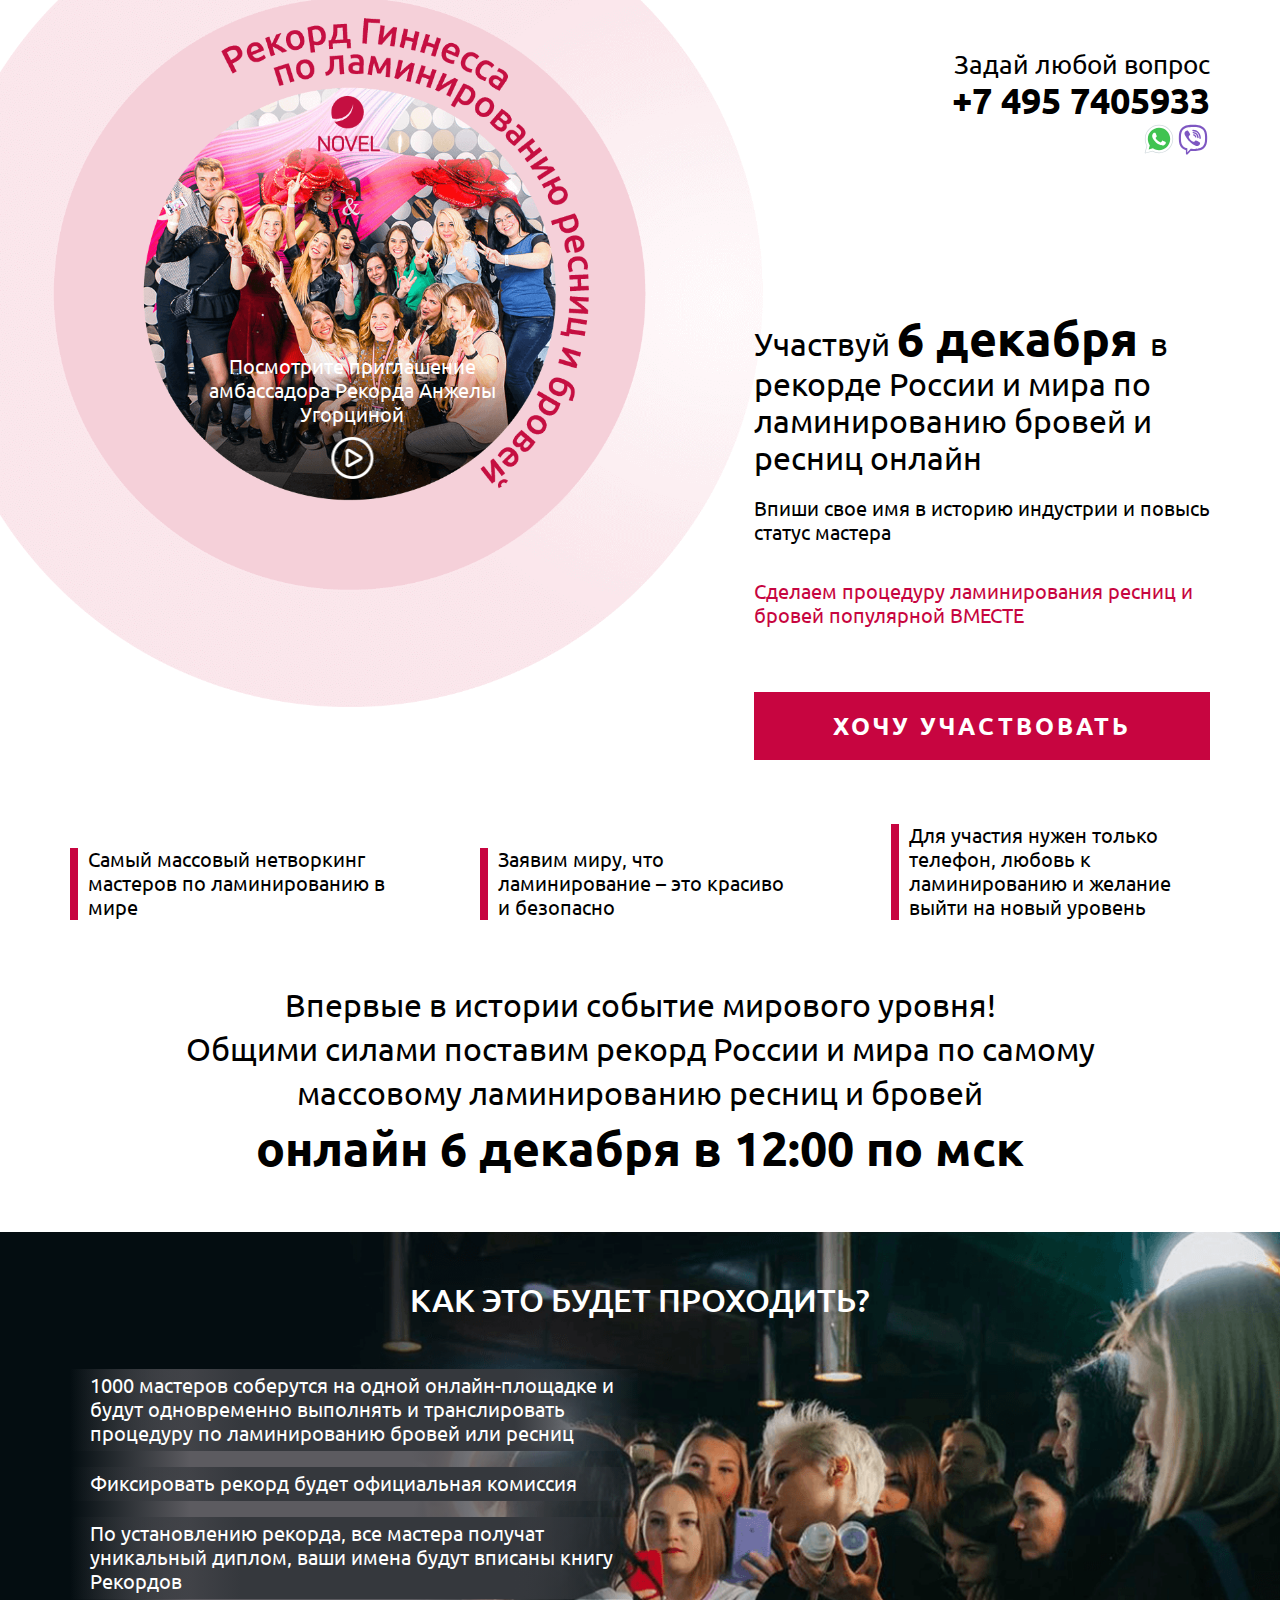
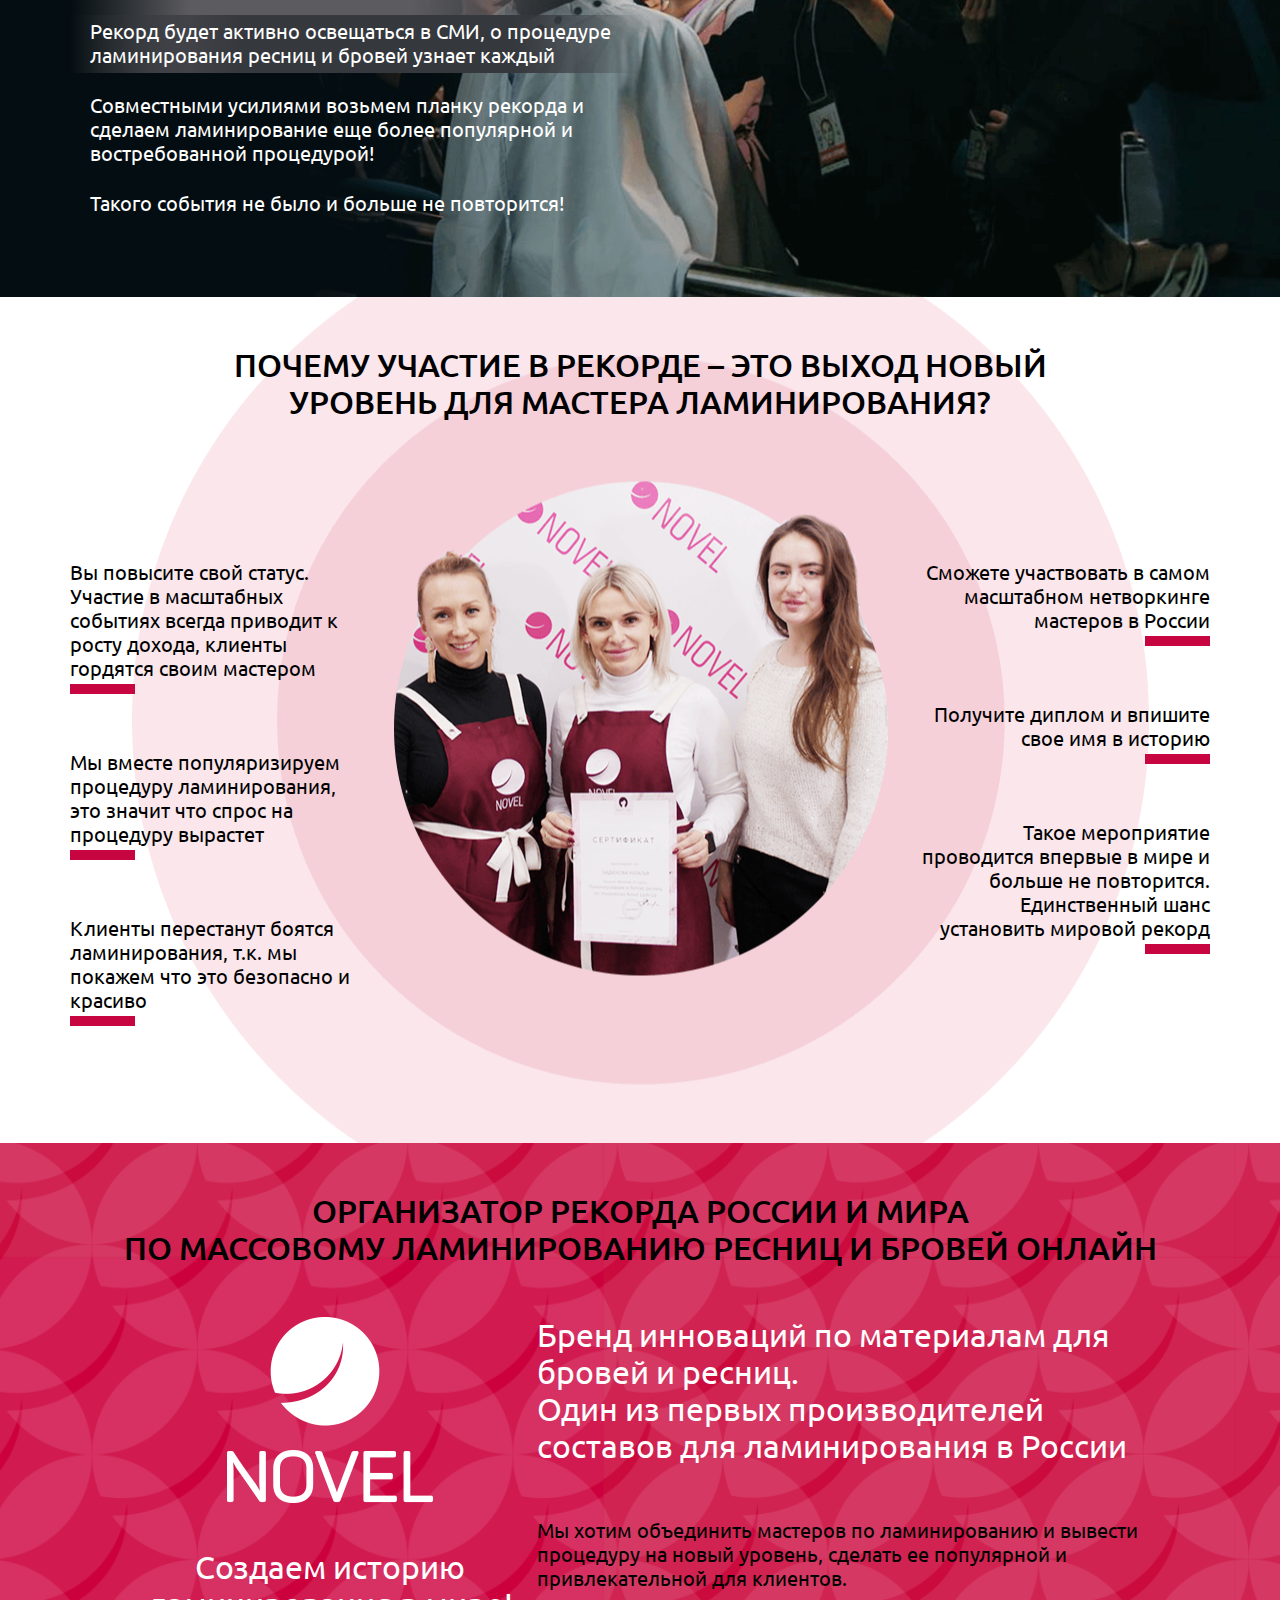
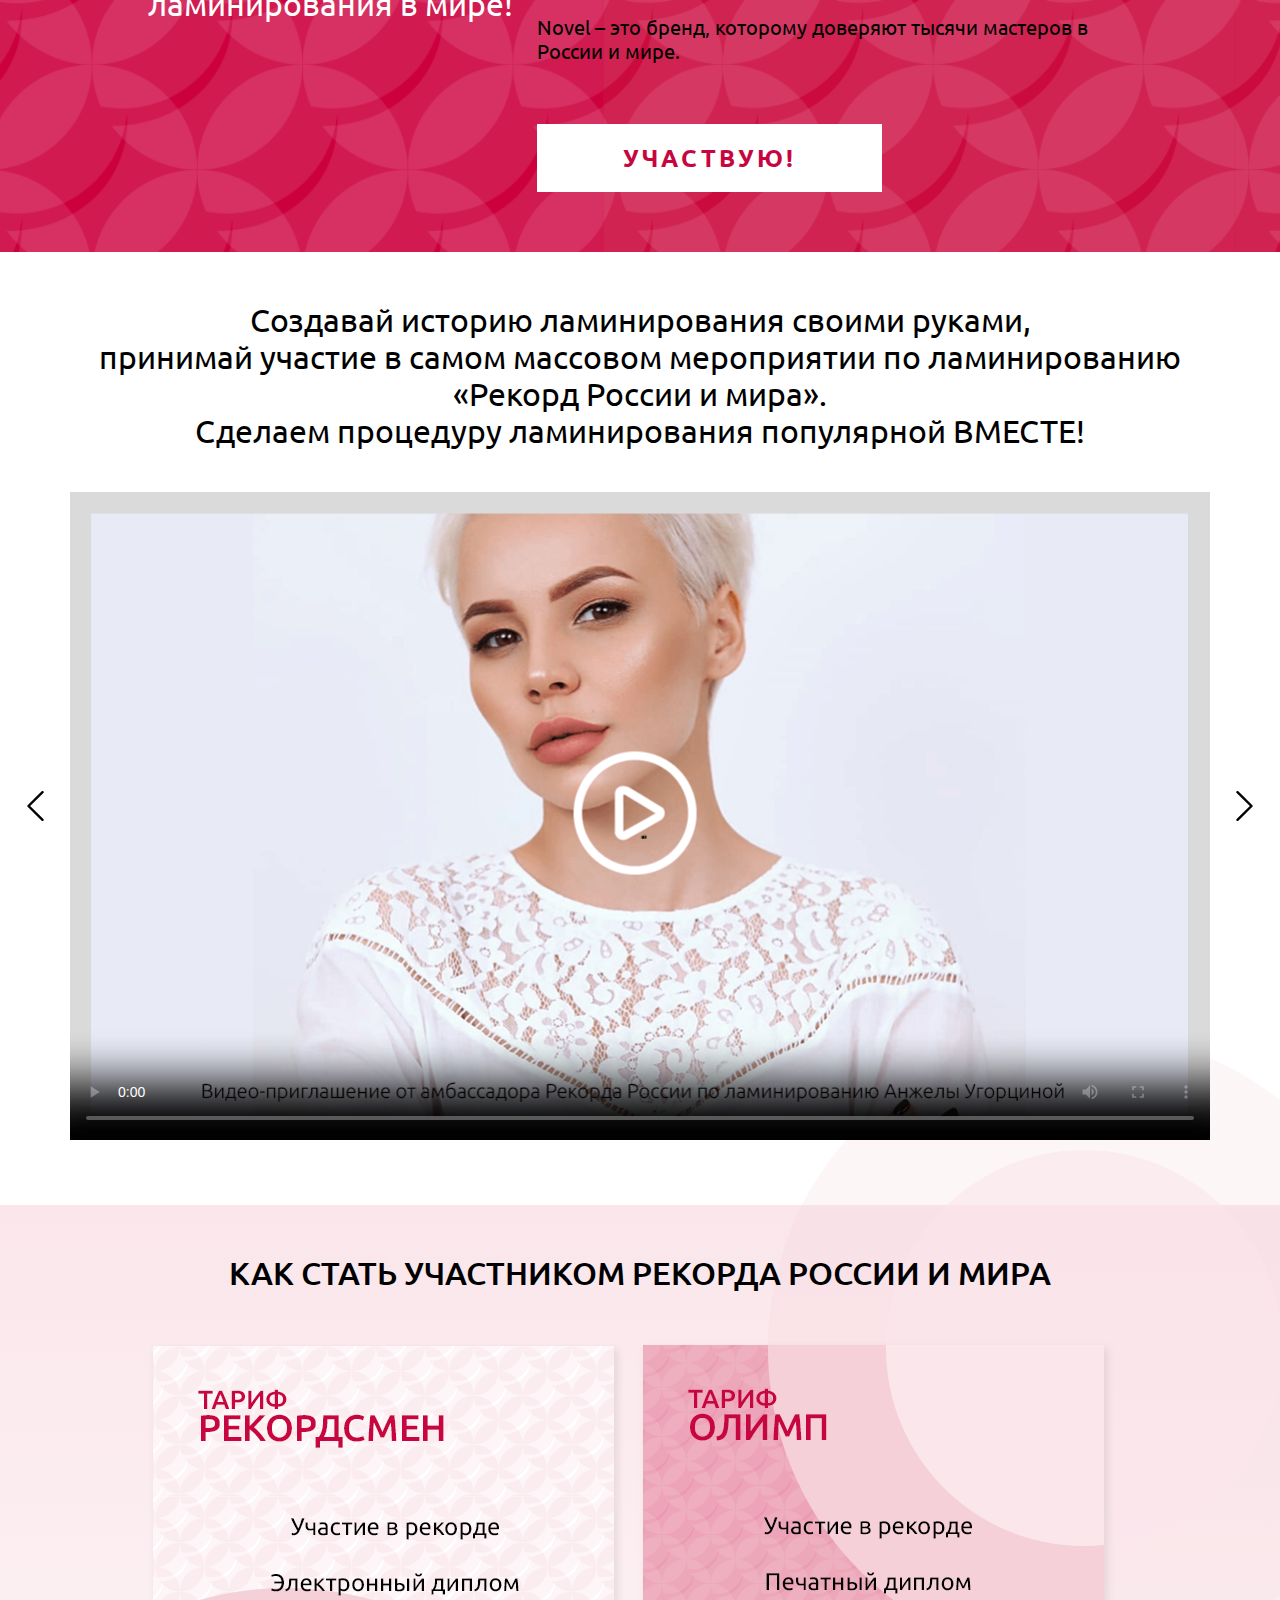
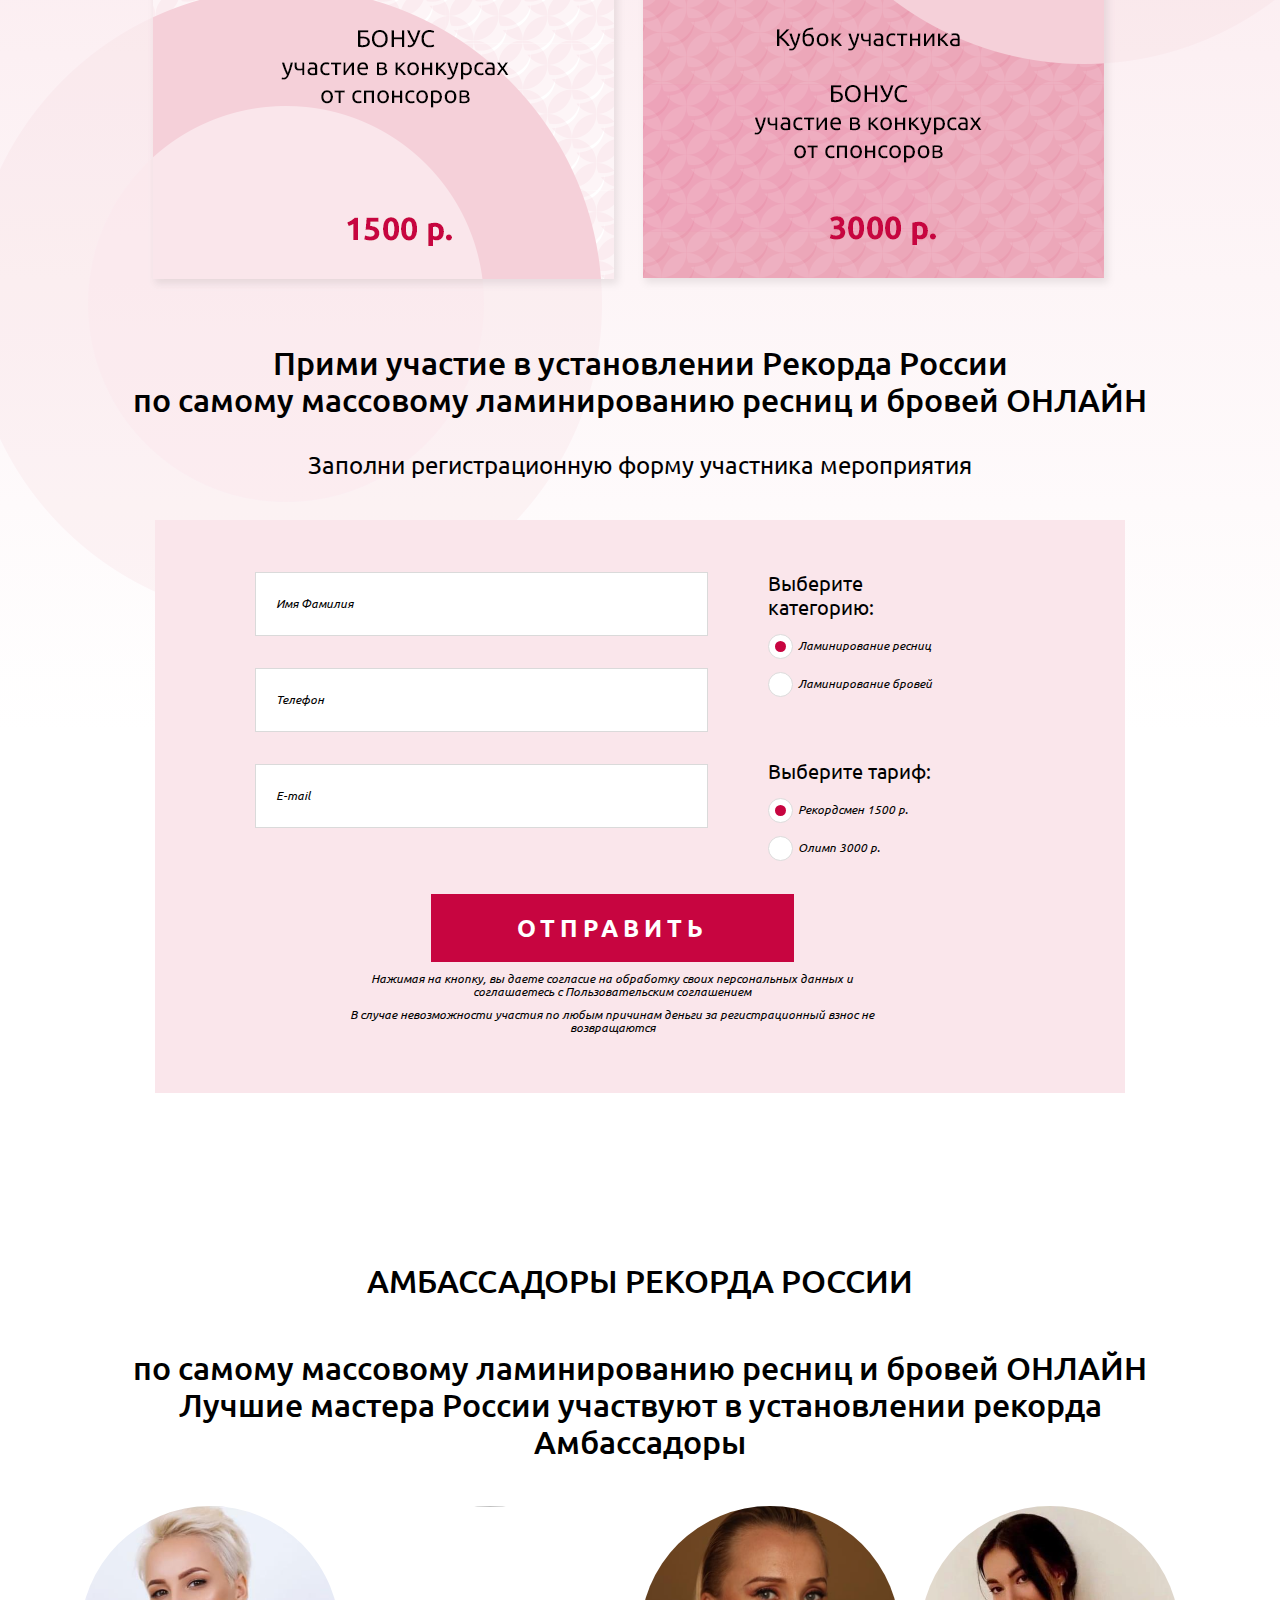
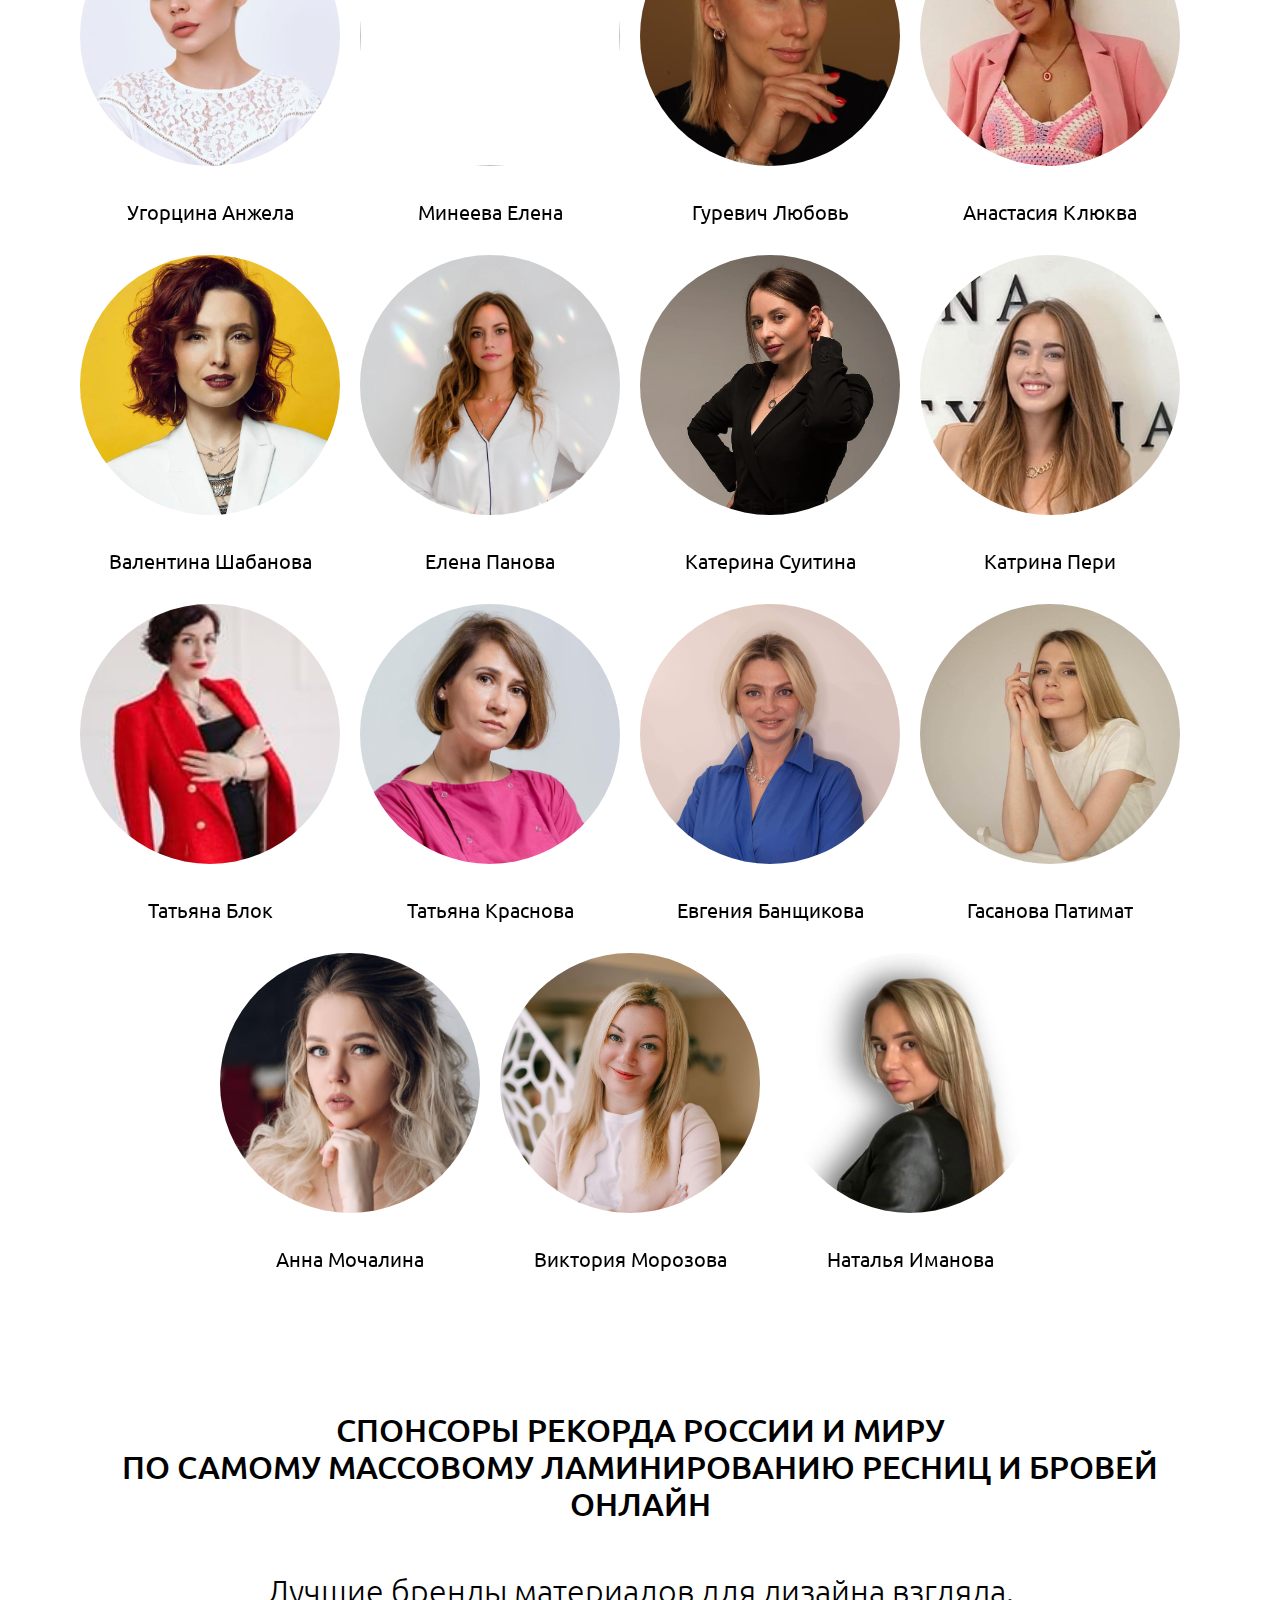
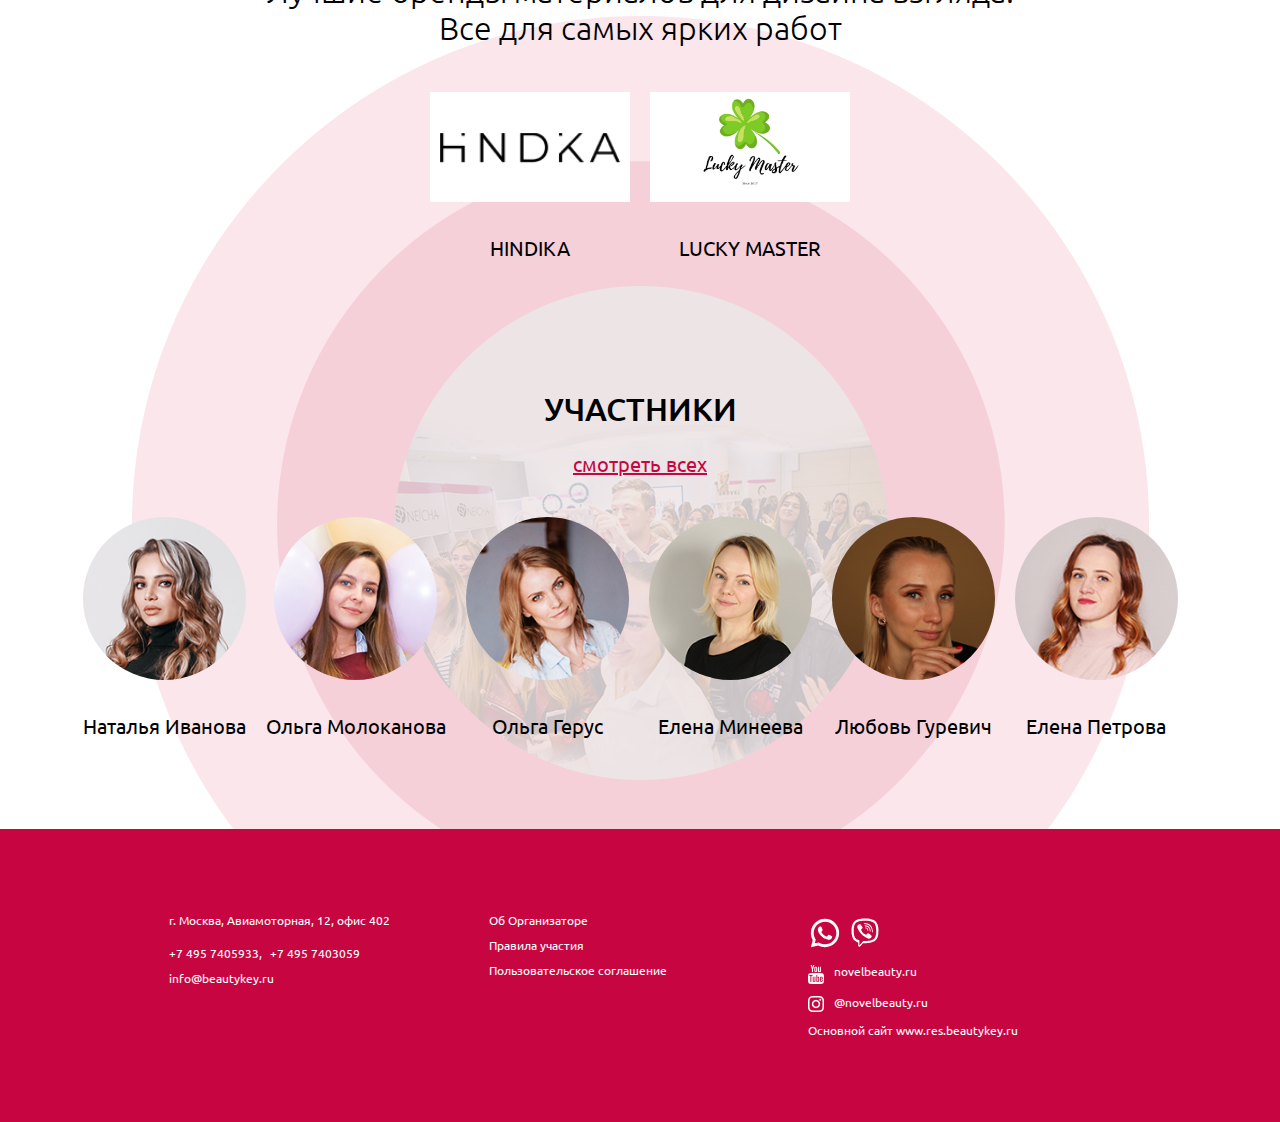
==== commit ade71ad4: "Add files via upload" ====
--- a/index.html
+++ b/index.html
@@ -13,10 +13,8 @@
   <link rel="stylesheet" href="./css/style.min.css"> <!-- Подключаем CSS -->
   <link rel="icon" href="img/16x16_fav1.svg" type="image/x-icon">
 </head>
-
 <body>
-  <section class="hero">
-    <!-- <a href="#video" class="hero__link"><img src="./img/play.png" alt="" class="hero__play"></a> -->
+  <section class="hero">    
     <div class="hero__image-block">
       <div class="hero__image-wrap">
         <img src="./img/hero.png" alt="" class="hero__img">
@@ -249,10 +247,16 @@
                 <video src="./img/ginness.mp4" class="video" controls poster="./img/video.png"></video>
             </div>
             <div class="swiper-slide video-slide">
-                <video src="./img/2.mp4" class="video" controls></video>
+                <video src="./img/2.mp4" class="video" controls poster="./img/video2.png"></video>
             </div>
             <div class="swiper-slide video-slide">
-                <video src="./img/3.mp4" class="video" controls></video>
+                <video src="./img/3.mp4" class="video" controls poster="./img/video3.png"></video>
+            </div>
+            <div class="swiper-slide video-slide">
+                <video src="./img/4.mp4" class="video" controls poster="./img/video4.png"></video>
+            </div>
+            <div class="swiper-slide video-slide">
+                <video src="./img/5.mp4" class="video" controls poster="./img/video5.png"></video>
             </div>
         </div>
         
@@ -454,7 +458,7 @@
           </div>
           <div class="amba__card">
             <div class="amba__img">
-              <img src="./img/IMGe8bc.jpg" alt="" class="amba__pic"></div>
+              <img src="./img/ambassador4.jpg" alt="" class="amba__pic"></div>
             <p class='amba__name'>Анастасия Клюква</p>
           </div>
           <div class="amba__card">
@@ -495,6 +499,30 @@
               <img src="./img/ambassador12.jpeg" alt="" class="amba__pic">
             </div>
             <p class='amba__name'>Евгения Банщикова</p>
+          </div>
+          <div class="amba__card">
+            <div class="amba__img">
+              <img src="./img/ambassador13.jpg" alt="" class="amba__pic">
+            </div>
+            <p class='amba__name'>Гасанова Патимат</p>
+          </div>
+          <div class="amba__card">
+            <div class="amba__img">
+              <img src="./img/ambassador14.jpg" alt="" class="amba__pic">
+            </div>
+            <p class='amba__name'>Анна Мочалина</p>
+          </div>
+          <div class="amba__card">
+            <div class="amba__img">
+              <img src="./img/ambassador15.jpg" alt="" class="amba__pic">
+            </div>
+            <p class='amba__name'>Виктория Морозова</p>
+          </div>
+          <div class="amba__card">
+            <div class="amba__img">
+              <img src="./img/ambassador16.jpg" alt="" class="amba__pic">
+            </div>
+            <p class='amba__name'>Наталья Иманова</p>
           </div>
         </div>
         <div class="slider__arrows">
@@ -522,14 +550,12 @@
             </div>
             <p class='sponsor__name'> hindika</p>
           </a>
-          <a href="#" class="sponsor__card">
+          <a href="https://lucky-master.com" class="sponsor__card">
             <div class="sponsor__img">
               <img src="./img/sponsor/logo-lucky.jpg" alt="" class="sponsor__pic">
             </div>
             <p class='sponsor__name'> Lucky Master</p>
-          </a>          
-
-
+          </a>
         </div>
       </div>
 
@@ -540,7 +566,6 @@
         </div>
         <div class="slider">
           <div class="slider__wrap">
-
             <div class="slide">
               <a href="https://hindika.ru" class="slide__item">
                 <div class="slide__img">
@@ -560,6 +585,54 @@
           </div>
         </div>
       </div>
+
+<div class="participants">
+<h2 class="h2 h2__participants">
+Участники
+</h2>
+<a href="party.html" class="participants__link">смотреть всех</a>  
+
+<div class="participants__wrap">        
+  <div class="participants__card">
+      <div class="participants__img">
+        <img src="./img/party/party1.png" alt="" class="participants__pic">
+      </div>
+      <p class='participants__name'>Наталья Иванова</p>
+    </div>    
+    <div class="participants__card">
+      <div class="participants__img">
+        <img src="./img/party/party2.png" alt="" class="participants__pic">
+      </div>
+      <p class='participants__name'>Ольга Молоканова</p>
+    </div>  
+    <div class="participants__card">
+      <div class="participants__img">
+        <img src="./img/party/party3.png" alt="" class="participants__pic">
+      </div>
+      <p class='participants__name'>Ольга Герус</p>
+    </div> 
+    <div class="participants__card">
+      <div class="participants__img">
+        <img src="./img/party/party4.png" alt="" class="participants__pic">
+      </div>
+      <p class='participants__name'>Елена Минеева</p>
+    </div> 
+    <div class="participants__card">
+      <div class="participants__img">
+        <img src="./img/party/party5.png" alt="" class="participants__pic">
+      </div>
+      <p class='participants__name'>Любовь Гуревич</p>
+    </div> 
+    <div class="participants__card">
+      <div class="participants__img">
+        <img src="./img/party/party6.png" alt="" class="participants__pic">
+      </div>
+      <p class='participants__name'>Елена Петрова</p>
+    </div>        
+</div>
+
+</div>
+
     </div>
   </section>
   <footer class="footer">
--- a/css/style.min.css
+++ b/css/style.min.css
@@ -1 +1 @@
-@font-face{font-family:Ubuntu;src:url(../fonts/Ubuntu-Light.woff2) format("woff2"),url(../fonts/Ubuntu-Light.woff) format("woff");font-weight:300;font-style:normal}@font-face{font-family:Ubuntu;src:url(../fonts/Ubuntu-Regular.woff2) format("woff2"),url(../fonts/Ubuntu-Regular.woff) format("woff");font-weight:400;font-style:normal}@font-face{font-family:Ubuntu;src:url(../fonts/Ubuntu-Medium.woff2) format("woff2"),url(../fonts/Ubuntu-Regular.woff) format("woff");font-weight:500;font-style:normal}@font-face{font-family:Ubuntu;src:url(../fonts/Ubuntu-Bold.woff2) format("woff2"),url(../fonts/Ubuntu-Bold.woff) format("woff");font-weight:700;font-style:normal}@font-face{font-family:Ubuntu;src:url(../fonts/Ubuntu-Italic.woff2) format("woff2"),url(../fonts/Ubuntu-Italic.woff) format("woff");font-weight:400;font-style:italic}html{font-size:20px;font-family:Ubuntu,sans-serif;font-weight:400;color:#000;overflow-x:hidden}*{-webkit-box-sizing:border-box;box-sizing:border-box}body{margin:0;padding:0;-webkit-font-smoothing:antialiased;overflow-x:hidden}article,aside,details,figcaption,figure,footer,header,hgroup,main,menu,nav,section,summary{display:block}svg:not(:root){overflow:hidden}a:active,a:hover{outline:0}button,input,optgroup,select,textarea{color:inherit;font:inherit;margin:0}button,html input[type=button],input[type=reset],input[type=submit]{-webkit-appearance:button;cursor:pointer}button::-moz-focus-inner,input::-moz-focus-inner{border:0;padding:0}h1,h2,h3,h4,h5,h6{margin:0;padding:0}p{margin:0;padding:0}li,ul{margin:0;padding:0}li{list-style:none}img{max-width:100%;border:0;display:block}.wrapper{width:1170px;margin:0 auto;padding:0 15px}.h1{font-weight:400;font-size:32px;margin-bottom:20px}.h1>span{font-weight:700;font-size:48px}.h2{text-transform:uppercase;text-align:center;font-size:32px;font-weight:500;color:#fff;margin-bottom:50px;font-size:32px}.h3{text-align:center;padding-left:27px;padding-right:27px;font-size:32px;font-weight:400}.h3>span{text-transform:uppercase}.m_h3{display:none}.h4{font-weight:500;font-size:32px;color:#000;text-align:center;z-index:10}.h4>span{text-transform:uppercase}.h5{font-weight:400;text-align:center;margin-top:33px;font-size:24px}.section{padding:50px 0 60px 0;padding-top:50px;padding-bottom:60px}.footer{background-color:#c70540;padding:85px 0;color:#fff}.footer__callme{display:-webkit-box;display:-ms-flexbox;display:flex;-webkit-box-pack:end;-ms-flex-pack:end;justify-content:flex-end}.footer__callme-link{text-decoration:none}.footer__callme-img{width:34px;height:34px;fill:#fff;-webkit-transition:.8s ease;-o-transition:.8s ease;transition:.8s ease;margin-bottom:10px}.footer__callme-img:hover{-webkit-transform:scale(1.1);-ms-transform:scale(1.1);transform:scale(1.1)}.footer__callme-img-v{width:36px;height:36px}.footer__block{padding-left:99px;padding-right:128px;display:-webkit-box;display:-ms-flexbox;display:flex;-webkit-box-pack:justify;-ms-flex-pack:justify;justify-content:space-between}.footer__column{width:30%}.footer__text{display:block;color:#fff;text-decoration:none;outline:0;font-size:12px;font-weight:400}.footer__text:not(:last-child){margin-bottom:12px}.footer__text_soc{display:-webkit-box;display:-ms-flexbox;display:flex}.footer__phone{display:inline-block}.footer__img{margin-right:10px}.hero{position:relative;padding-bottom:50px}.hero__image-block{position:absolute;width:65%;top:-120px;left:-5%;z-index:0}.hero__image-block-text{font-size:20px}.hero__m-image-block{display:none}.hero__right{display:-webkit-box;display:-ms-flexbox;display:flex;-webkit-box-orient:vertical;-webkit-box-direction:normal;-ms-flex-direction:column;flex-direction:column;-webkit-box-align:end;-ms-flex-align:end;align-items:flex-end}.hero__image-wrap{position:relative}.hero__image-group{position:absolute;bottom:27%;left:50%;width:35%;-webkit-transform:translateX(-50%);-ms-transform:translateX(-50%);transform:translateX(-50%);text-align:center;color:#fff}.hero__link{display:inline-block;margin-top:10px;z-index:20}.hero__list{display:-webkit-box;display:-ms-flexbox;display:flex;-webkit-box-pack:justify;-ms-flex-pack:justify;justify-content:space-between;-webkit-box-align:end;-ms-flex-align:end;align-items:flex-end;margin-bottom:64px;z-index:50}.hero__m-list{display:none}.hero__item{-webkit-box-flex:0;-ms-flex:0 1 28%;flex:0 1 28%;padding-left:10px;border-left:8px solid #c70540;z-index:50}.hero__m-item{font-size:24px;color:#fff;text-align:left;width:80%;margin:0 auto}.hero__m-item1{font-size:24px;margin-bottom:600px;margin-bottom:210px;color:#000;text-align:center}.hero__text{margin:0 auto;text-align:center;width:80%;font-size:32px;line-height:1.374;z-index:50;position:relative}.hero__text_bold{font-size:48px;font-weight:700}.header{z-index:50;text-align:right;margin-top:50px;margin-bottom:140px}.header__text{font-size:26px}.header__logo{display:none}.header__callme{display:-webkit-box;display:-ms-flexbox;display:flex;-webkit-box-pack:end;-ms-flex-pack:end;justify-content:flex-end}.header__callme-img{width:34px;height:34px;fill:#fff;-webkit-transition:.8s ease;-o-transition:.8s ease;transition:.8s ease;margin-bottom:10px}.header__callme-img:hover{-webkit-transform:scale(1.1);-ms-transform:scale(1.1);transform:scale(1.1)}.header__callme-img-v{width:36px;height:36px}.header__callme-link{text-decoration:none}.header__phone{font-weight:700;font-size:36px;color:#000;text-decoration:none}.header__link{text-decoration:underline;color:#c70540;padding-left:10px;-webkit-transition:.5s ease;-o-transition:.5s ease;transition:.5s ease}.header__link:hover{opacity:.7}.offer{width:40%;z-index:50}.offer__text{margin-bottom:35px;font-size:20px}.offer__text_pink{color:#c70540}.offer__title{display:none}.h1_m{display:none;font-size:20px;margin:25px 0 20px 0}.h1_m>span{white-space:nowrap;font-size:20px}.btn{width:100%;text-align:center;display:block;text-decoration:none;background-color:#c70540;padding:20px 0 18px 0;font-weight:700;font-size:24px;letter-spacing:3px;text-transform:uppercase;color:#fff}.btn_offer{margin-top:64px;margin-bottom:64px;border:1px solid #c70540;-webkit-transition:1s ease;-o-transition:1s ease;transition:1s ease}.btn_offer:hover{background-color:#fff;color:#c70540;border:1px solid #c70540}.btn_white{width:auto;display:inline-block;padding-left:85px;padding-right:85px;padding-right:85px;background-color:#fff;color:#c70540;margin-top:35px;border:1px solid #fff;-webkit-transition:1s ease;-o-transition:1s ease;transition:1s ease}.btn_white:hover{-webkit-box-shadow:0 0 15px rgba(255,255,255,.9);box-shadow:0 0 15px rgba(255,255,255,.9)}.btn_submit{border:none;width:auto;padding-left:85px;padding-right:85px;letter-spacing:5px;font-style:normal;border:1px solid #c70540;-webkit-transition:1s ease;-o-transition:1s ease;transition:1s ease}.btn_submit:hover{background-color:#fff;color:#c70540;border:1px solid #c70540}.btn-submit-wrap{display:-webkit-box;display:-ms-flexbox;display:flex;-webkit-box-pack:center;-ms-flex-pack:center;justify-content:center;margin-top:35px;margin-bottom:10px}.video{text-align:center;width:100%;height:650px;cursor:pointer}.video__wrap{position:relative;margin:40px auto 0 auto}.video-slider{width:100%;margin:0 auto;position:relative;overflow:hidden}.video-slider .swiper-wrapper{display:-webkit-box;display:-ms-flexbox;display:flex;height:600px}.video-slider .swiper-slide{-ms-flex-negative:0;flex-shrink:0}.video-slider__next,.video-slider__prev{cursor:pointer;z-index:50;position:absolute;width:30px;height:30px;background:url(../img/arrow.svg) no-repeat center center/contain;top:46%}.video-slider__prev{left:-50px}.video-slider__next{right:-50px;left:auto;-webkit-transform:rotateY(180deg);transform:rotateY(180deg)}.about{color:#fff;background:url(../img/bg1.png) no-repeat center right/cover}.about__list{width:50%;background:-webkit-gradient(linear,left top,right top,from(rgba(9,9,121,0)),color-stop(21%,#5c5b60),color-stop(60%,#5c5b60),to(rgba(0,212,255,0)));background:-o-linear-gradient(left,rgba(9,9,121,0) 0,#5c5b60 21%,#5c5b60 60%,rgba(0,212,255,0) 100%);background:linear-gradient(90deg,rgba(9,9,121,0) 0,#5c5b60 21%,#5c5b60 60%,rgba(0,212,255,0) 100%)}.about__item{margin-bottom:16px;font-size:20px;background:-webkit-gradient(linear,left top,right top,from(rgba(9,9,121,0)),color-stop(30%,#35383d),color-stop(78%,#35383d),to(rgba(0,212,255,0)));background:-o-linear-gradient(left,rgba(9,9,121,0) 0,#35383d 30%,#35383d 78%,rgba(0,212,255,0) 100%);background:linear-gradient(90deg,rgba(9,9,121,0) 0,#35383d 30%,#35383d 78%,rgba(0,212,255,0) 100%);padding:5px 20px}.about__text{width:50%;margin-bottom:16px;padding:5px 20px}.m-about{display:none}.m-h2{color:#c70540;font-size:24px}.why{background:url(../img/why.png) no-repeat center center;position:relative}.why__img{display:none}.why__img-block{position:absolute;width:100%;top:0;left:0;z-index:-1}.why__img{width:100%}.why__h2{color:#000;width:70%;margin:0 auto 140px auto}.why__block{display:-webkit-box;display:-ms-flexbox;display:flex;-webkit-box-pack:justify;-ms-flex-pack:justify;justify-content:space-between}.why__column{width:26%}.why__item{text-align:left;position:relative;margin-bottom:70px;font-size:20px}.why__item::after{position:absolute;content:'';bottom:-13px;left:0;width:65px;height:10px;background-color:#c70540}.why__item_right{text-align:right}.why__item_right::after{right:0;left:auto}.org{background:url(../img/bg2.png) no-repeat center center/cover}.org__h2{color:#000}.org__block{display:-webkit-box;display:-ms-flexbox;display:flex;-webkit-box-pack:center;-ms-flex-pack:center;justify-content:center;padding:0 54px}.org__img{margin:0 auto;margin-bottom:46px}.org__column{width:40%;text-align:center}.org__column_right{text-align:left;width:60%}.org__title{color:#fff;font-size:32px}.org__title_left{text-align:center}.org__txt-block{margin-top:54px}.org__text{margin-bottom:25px}.part{position:relative}.back{background:-webkit-gradient(linear,left bottom,left top,color-stop(30%,#fff),to(#fae6eb));background:-o-linear-gradient(bottom,#fff 30%,#fae6eb 100%);background:linear-gradient(0deg,#fff 30%,#fae6eb 100%);position:absolute;top:0;left:0;width:100%;height:100%;z-index:-3}.diploma{min-height:640px}.diploma__h2{color:#000}.diploma__block{position:relative}.diploma__item{position:absolute;top:0;left:-100px;z-index:-1}.diploma__item_right{right:-190px;left:auto;top:-310px}.diploma1200{display:none}.diploma1200__block{display:-webkit-box;display:-ms-flexbox;display:flex;-webkit-box-pack:justify;-ms-flex-pack:justify;justify-content:space-between}.diploma1200__item{position:relative}.diploma1200__text-block{position:absolute;text-align:center;width:100%;height:100%;top:0;left:0;padding:50px 40px;display:-webkit-box;display:-ms-flexbox;display:flex;-webkit-box-orient:vertical;-webkit-box-direction:normal;-ms-flex-direction:column;flex-direction:column;-webkit-box-pack:justify;-ms-flex-pack:justify;justify-content:space-between}.diploma1200__title{-moz-text-align-last:left;text-align-last:left;font-weight:500;color:#c70540}.diploma1200__title>span{text-transform:uppercase;font-size:36px}.diploma1200__price{font-weight:700;font-size:32px;color:#c70540}.diploma1200__text>span{text-transform:uppercase;font-size:24px}.diploma-m{display:none}.form-block_h4{font-size:32px}.form-block_m-h4{display:none}.form{padding:52px 156px 49px 100px;position:relative;z-index:10;background-color:#fae6eb;font-style:italic;font-size:16px;margin:40px 100px 0 100px}.form__block{display:-webkit-box;display:-ms-flexbox;display:flex}.form__left{width:65%;margin-right:30px}.form__right{margin-left:30px}.form__title{margin-bottom:14px;font-weight:400;font-style:normal;font-size:20px}.form__right-block:not(:last-child){margin-bottom:65px}.form__text{margin:0 auto;margin-bottom:10px;width:75%;text-align:center;font-size:12px}.input{display:block;padding:20px 10px 24px 20px;outline:0;border:1px solid #dadada;width:100%}.input:not(:last-child){margin-bottom:32px}.input::-webkit-input-placeholder{font-size:12px;color:#000}.input::-moz-placeholder{font-size:12px;color:#000}.input:-ms-input-placeholder{font-size:12px;color:#000}.input::-ms-input-placeholder{font-size:12px;color:#000}.input::placeholder{font-size:12px;color:#000}.label{display:-webkit-box;display:-ms-flexbox;display:flex;-webkit-box-align:center;-ms-flex-align:center;align-items:center;cursor:pointer}.label:not(:last-child){margin-bottom:15px}.radio{display:none}.switch{position:relative;padding:5px 0 5px 30px;font-size:12px}.switch:before{content:'';position:absolute;display:block;top:0;left:0;width:23px;height:23px;border-radius:50%;border:1px solid #dcdbdb;background-color:#fff}.switch:after{content:'';opacity:0;position:absolute;display:block;top:7px;left:7px;width:11px;height:11px;border-radius:50%;background-color:#c70540;-webkit-transition:opacity .5s ease;-o-transition:opacity .5s ease;transition:opacity .5s ease}.radio:checked+.switch:after{opacity:1}.card{padding:30px;background-color:#7cfc00;min-height:300px;color:#111;font-size:16px}.swiper-pagination-bullet{width:10px;height:10px;margin:0 15px;background-color:tomato;opacity:1}.swiper-pagination-bullet-active{background-color:navy}.swiper-button-next,.swiper-button-prev{position:static;margin-left:10px}.swiper-container{padding-bottom:50px}.slider-container{overflow:hidden;width:100%}.slider-container .swiper-wrapper{-webkit-box-pack:justify;-ms-flex-pack:justify;justify-content:space-between;-ms-flex-wrap:wrap;flex-wrap:wrap}.card{width:20%;margin-right:2.5%;margin-bottom:2.5%}.ambassador_h2{color:#000}.amba{margin-top:45px;width:100%;position:relative;overflow:hidden}.amba__wrap{display:-webkit-box;display:-ms-flexbox;display:flex;-webkit-box-pack:justify;-ms-flex-pack:justify;justify-content:space-between;-ms-flex-wrap:wrap;flex-wrap:wrap}.amba__pic{border-radius:50%;-o-object-fit:cover;object-fit:cover;max-width:100%;width:260px;height:260px;display:block;-o-object-position:center center;object-position:center center}.amba__name{text-align:center;margin-top:35px}.amba__card{-ms-flex-negative:0;flex-shrink:0;margin-bottom:30px;margin-right:20px}.sponsors_h2{color:#000}.sponsors__title{font-weight:300;font-size:32px;text-align:center}.sponsors-m_h4{display:none}.sponsor{margin-top:45px;width:100%;position:relative;overflow:hidden}.sponsor__wrap{display:-webkit-box;display:-ms-flexbox;display:flex;-webkit-box-pack:center;-ms-flex-pack:center;justify-content:center;-ms-flex-wrap:wrap;flex-wrap:wrap}.sponsor__img{width:205px;height:110px}.sponsor__name{text-align:center;margin-top:35px;text-decoration:none;color:#000}.sponsor__card{-ms-flex-negative:0;flex-shrink:0;margin-bottom:30px;text-decoration:none;text-transform:uppercase}.slider{width:80%;margin:0 auto;position:relative;overflow:hidden;display:none;text-align:center}.slider__wrap{display:-webkit-box;display:-ms-flexbox;display:flex}.slide{-ms-flex-negative:0;flex-shrink:0}.slide__item{text-decoration:none;color:#000;text-align:center}.slide__name{text-align:center;margin-top:12px;text-transform:uppercase}.slider__pic{width:100%;-o-object-fit:cover;object-fit:cover}.slider__arrows{display:none}.swiper-button-next,.swiper-button-prev{position:static;margin-left:0}.swiper-button-next:after,.swiper-button-prev:after{color:#000;font-size:20px}.slider__container{position:relative}.sponsor__arrows{display:none}.swiper-button-next1,.swiper-button-prev1{position:static;margin-left:0;height:30px}.swiper-button-next1:after,.swiper-button-prev1:after{color:#000;font-size:20px}.amba .swiper-wrapper{-webkit-box-pack:center;-ms-flex-pack:center;justify-content:center}@media (max-width:1200px){.wrapper{width:95%}.footer__block{padding-left:5%;padding-right:5%}.hero__image-block{width:75%;top:-100px}.video__wrap{width:90%}.about__list{width:80%}.about__text{width:80%}.org__h2{width:90%;margin:0 auto 50px auto}.org__block{padding:0 1%}.diploma__item{width:60%}.diploma__item_right{top:-201px}.diploma{display:none}.diploma1200{display:block}}@media (max-width:1140px){.h1{font-size:calc(20px + 12*((100vw - 320px)/ 820))}.h1>span{font-size:calc(20px + 28*((100vw - 320px)/ 820))}.h2{font-size:calc(14px + 18*((100vw - 320px)/ 820))}.h5{font-size:calc(12px + 12*((100vw - 320px)/ 820))}.section{padding-top:calc(20px + 30*((100vw - 320px)/ 820))}.section{padding-bottom:calc(20px + 40*((100vw - 320px)/ 820))}.hero{padding-bottom:calc(0px + 50*((100vw - 320px)/ 820))}.hero__image-block-text{font-size:calc(14px + 6*((100vw - 320px)/ 820))}.hero__m-item{font-size:calc(12px + 12*((100vw - 320px)/ 820))}.hero__m-item1{font-size:calc(12px + 12*((100vw - 320px)/ 820))}.hero__m-item1{margin-bottom:calc(210px + 390*((100vw - 320px)/ 820))}.header{margin-top:calc(10px + 40*((100vw - 320px)/ 820))}.header{margin-bottom:calc(30px + 110*((100vw - 320px)/ 820))}.header__text{font-size:calc(13px + 13*((100vw - 320px)/ 820))}.header__phone{font-size:calc(18px + 18*((100vw - 320px)/ 820))}.offer__text{font-size:calc(14px + 6*((100vw - 320px)/ 820))}.btn{font-size:calc(15px + 9*((100vw - 320px)/ 820))}.btn_offer{margin-top:calc(20px + 44*((100vw - 320px)/ 820))}.btn_offer{margin-bottom:calc(20px + 44*((100vw - 320px)/ 820))}.btn_white{padding-left:calc(60px + 25*((100vw - 320px)/ 820))}.btn_white{padding-right:calc(60px + 25*((100vw - 320px)/ 820))}.video{height:calc(220px + 430*((100vw - 320px)/ 820))}.video-slider__prev{left:calc(-25px + -25*((100vw - 320px)/ 820))}.video-slider__next{right:calc(-25px + -25*((100vw - 320px)/ 820))}.m-h2{font-size:calc(14px + 10*((100vw - 320px)/ 820))}.why__item{font-size:calc(12px + 8*((100vw - 320px)/ 820))}.org__img{margin-bottom:calc(18px + 28*((100vw - 320px)/ 820))}.org__title{font-size:calc(12px + 20*((100vw - 320px)/ 820))}.form-block_h4{font-size:calc(14px + 18*((100vw - 320px)/ 820))}.amba__pic{width:calc(95px + 165*((100vw - 320px)/ 820))}.amba__pic{height:calc(95px + 165*((100vw - 320px)/ 820))}}@media (max-width:900px){.hero__image-block{width:80%}.form{margin-left:8%;margin-right:8%;padding:52px 60px 49px 60px}}@media (max-width:768px){.wrapper{width:100vw}.h1{display:none}.h3{display:none}.m_h3{display:block;text-align:center;padding-left:1%;padding-right:1%;font-size:14px;text-transform:uppercase;font-weight:500}.h5{display:none}.h5_m{display:block;padding-bottom:10px}.footer{padding:20px 0}.footer__block{-webkit-box-orient:vertical;-webkit-box-direction:normal;-ms-flex-direction:column;flex-direction:column;-webkit-box-pack:start;-ms-flex-pack:start;justify-content:flex-start}.footer__column{width:auto;margin-bottom:30px}.hero__image-block{display:none}.hero__m-image-block{display:block;position:absolute;width:100%;top:0;left:0;z-index:-1}.hero__list{display:none}.hero__m-list{display:block;background:url(../img/m_bg2.png) no-repeat center top/cover;padding:0 20px 20px}.hero__text{display:none}.header{display:-webkit-box;display:-ms-flexbox;display:flex;-webkit-box-pack:justify;-ms-flex-pack:justify;justify-content:space-between;width:100%}.header__logo{display:block}.offer{width:90%;margin:0 auto;text-align:center}.offer__title{color:#c70540;text-transform:uppercase;display:block;text-align:center;font-weight:700;font-size:32px;width:100%;margin:0 auto}.h1_m{display:block}.btn_submit{padding-left:57px;padding-right:57px}.about{display:none}.m-about{display:block;padding-bottom:0}.m-about__item{padding-left:3%;padding-right:3%;padding-top:40px;padding-bottom:40px;font-size:30px}.m-about__item_pink{background-color:#fae6eb}.m-about__block{background:url(../img/bg1.png) no-repeat center right/cover}.m-about__text{padding-left:3%;width:60%;color:#fff;padding-top:40px;padding-bottom:40px;font-size:30px}.m-about__text_pink{background-color:#fae6eb}.why{background:0 0}.why__img{display:block}.why__h2{color:#c70540;width:80%}.why__block{-webkit-box-orient:vertical;-webkit-box-direction:normal;-ms-flex-direction:column;flex-direction:column;-webkit-box-align:center;-ms-flex-align:center;align-items:center;margin-top:250px;margin-top:920px}.why__column{width:80%}.why__item{margin-bottom:20px}.why__item>span{text-transform:uppercase}.why__item::after{width:100%;height:1px}.why__item_right{text-align:left}.org{background:url(../img/m_bg3.png) no-repeat center center/cover}.org__block{-webkit-box-orient:vertical;-webkit-box-direction:normal;-ms-flex-direction:column;flex-direction:column;-webkit-box-align:center;-ms-flex-align:center;align-items:center}.org__img{width:72px}.org__column{width:80%;text-align:center;margin-bottom:20px}.org__column_right{width:80%;text-align:center}.org__txt-block{display:none}.back{display:none}.diploma1200{display:none}.diploma-m{display:block;background:url(../img/bg_4-m.png) no-repeat top center/cover}.diploma-m__item{position:relative;width:95%}.diploma-m__block{display:none;display:-webkit-box;display:-ms-flexbox;display:flex;-webkit-box-orient:vertical;-webkit-box-direction:normal;-ms-flex-direction:column;flex-direction:column;-webkit-box-pack:center;-ms-flex-pack:center;justify-content:center;-webkit-box-align:center;-ms-flex-align:center;align-items:center}.diploma-m__text-block{position:absolute;text-align:center;width:100%;height:100%;top:0;left:0;padding:22px 30px 34px 15px;padding-bottom:60px;padding-left:60px;padding-right:60px}.diploma-m__title{-moz-text-align-last:left;text-align-last:left;font-weight:500;color:#c70540;font-size:40px}.diploma-m__title>span{text-transform:uppercase}.diploma-m__title-wrap{display:-webkit-box;display:-ms-flexbox;display:flex;-webkit-box-pack:justify;-ms-flex-pack:justify;justify-content:space-between;-webkit-box-align:center;-ms-flex-align:center;align-items:center;margin-bottom:200px}.diploma-m__price{font-weight:700;color:#c70540;font-size:36px}.diploma-m__text{font-size:30px;margin-bottom:10px}.diploma-m__text>span{text-transform:uppercase}.diploma-m__img{width:100%}.diploma-m__h2{padding-top:20px}.form-block{padding-bottom:0;padding-top:0}.form-block_h4{display:none}.form-block_m-h4{display:block;font-size:14px;text-transform:uppercase}.form{-webkit-box-orient:vertical;-webkit-box-direction:normal;-ms-flex-direction:column;flex-direction:column;margin-left:0;margin-right:0;margin-top:0;padding:0;background-color:#fff}.form__block{-webkit-box-orient:vertical;-webkit-box-direction:normal;-ms-flex-direction:column;flex-direction:column}.form__left{width:100%;margin-right:0}.form__right{width:100%;padding-left:28px;margin-top:20px}.form__right-block:not(:last-child){margin-bottom:20px}.input{padding-left:28px;border-left:none;border-right:none}.input:not(:last-child){border-bottom:none;margin-bottom:0}.ambassador_h2{display:none}.ambassador_h4{display:none}.ambassador-m_h4{display:block}.sponsors_h2{display:none}.sponsors-m_h4{display:block;margin-bottom:45px}.sponsors__title{display:none}}@media (max-width:768px) and (max-width:1140px){.offer__title{font-size:calc(20px + 12*((100vw - 320px)/ 820))}.m-about__item{padding-top:calc(12px + 28*((100vw - 320px)/ 820))}.m-about__item{padding-bottom:calc(12px + 28*((100vw - 320px)/ 820))}.m-about__item{font-size:calc(12px + 18*((100vw - 320px)/ 820))}.m-about__text{padding-top:calc(12px + 28*((100vw - 320px)/ 820))}.m-about__text{padding-bottom:calc(12px + 28*((100vw - 320px)/ 820))}.m-about__text{font-size:calc(12px + 18*((100vw - 320px)/ 820))}.why__block{margin-top:calc(250px + 670*((100vw - 320px)/ 820))}.diploma-m__text-block{padding-bottom:calc(34px + 26*((100vw - 320px)/ 820))}.diploma-m__text-block{padding-left:calc(15px + 45*((100vw - 320px)/ 820))}.diploma-m__text-block{padding-right:calc(30px + 30*((100vw - 320px)/ 820))}.diploma-m__title{font-size:calc(14px + 26*((100vw - 320px)/ 820))}.diploma-m__title-wrap{margin-bottom:calc(25px + 175*((100vw - 320px)/ 820))}.diploma-m__price{font-size:calc(16px + 20*((100vw - 320px)/ 820))}.diploma-m__text{font-size:calc(12px + 18*((100vw - 320px)/ 820))}}@media (max-width:600px){.video-slider__next,.video-slider__prev{width:20px;height:20px}.card{width:100%;margin:0;-ms-flex-negative:0;flex-shrink:0}.slider-container .swiper-wrapper{-webkit-box-pack:initial;-ms-flex-pack:initial;justify-content:initial;-ms-flex-wrap:nowrap;flex-wrap:nowrap}.amba__card{text-align:center;display:-webkit-box;display:-ms-flexbox;display:flex;-webkit-box-orient:vertical;-webkit-box-direction:normal;-ms-flex-direction:column;flex-direction:column;-webkit-box-align:center;-ms-flex-align:center;align-items:center}.sponsor{display:none}.sponsor__wrap{-webkit-box-pack:center;-ms-flex-pack:center;justify-content:center}.sponsor__name{margin-top:20px}.slider{display:block}.slider__arrows{display:-webkit-box;display:-ms-flexbox;display:flex;-webkit-box-pack:justify;-ms-flex-pack:justify;justify-content:space-between;position:absolute;width:100%;top:30%}.sponsor__arrows{position:absolute;top:40%;display:-webkit-box;display:-ms-flexbox;display:flex;-webkit-box-pack:justify;-ms-flex-pack:justify;justify-content:space-between;width:100%}}+@font-face{font-family:Ubuntu;src:url(../fonts/Ubuntu-Light.woff2) format("woff2"),url(../fonts/Ubuntu-Light.woff) format("woff");font-weight:300;font-style:normal}@font-face{font-family:Ubuntu;src:url(../fonts/Ubuntu-Regular.woff2) format("woff2"),url(../fonts/Ubuntu-Regular.woff) format("woff");font-weight:400;font-style:normal}@font-face{font-family:Ubuntu;src:url(../fonts/Ubuntu-Medium.woff2) format("woff2"),url(../fonts/Ubuntu-Regular.woff) format("woff");font-weight:500;font-style:normal}@font-face{font-family:Ubuntu;src:url(../fonts/Ubuntu-Bold.woff2) format("woff2"),url(../fonts/Ubuntu-Bold.woff) format("woff");font-weight:700;font-style:normal}@font-face{font-family:Ubuntu;src:url(../fonts/Ubuntu-Italic.woff2) format("woff2"),url(../fonts/Ubuntu-Italic.woff) format("woff");font-weight:400;font-style:italic}html{font-size:20px;font-family:Ubuntu,sans-serif;font-weight:400;color:#000;overflow-x:hidden}*{-webkit-box-sizing:border-box;box-sizing:border-box}body{margin:0;padding:0;-webkit-font-smoothing:antialiased;overflow-x:hidden}article,aside,details,figcaption,figure,footer,header,hgroup,main,menu,nav,section,summary{display:block}svg:not(:root){overflow:hidden}a:active,a:hover{outline:0}button,input,optgroup,select,textarea{color:inherit;font:inherit;margin:0}button,html input[type=button],input[type=reset],input[type=submit]{-webkit-appearance:button;cursor:pointer}button::-moz-focus-inner,input::-moz-focus-inner{border:0;padding:0}h1,h2,h3,h4,h5,h6{margin:0;padding:0}p{margin:0;padding:0}li,ul{margin:0;padding:0}li{list-style:none}img{max-width:100%;border:0;display:block}.wrapper{width:1170px;margin:0 auto;padding:0 15px}.h1{font-weight:400;font-size:32px;margin-bottom:20px}.h1>span{font-weight:700;font-size:48px}.h2{text-transform:uppercase;text-align:center;font-size:32px;font-weight:500;color:#fff;margin-bottom:50px;font-size:32px}.h3{text-align:center;padding-left:27px;padding-right:27px;font-size:32px;font-weight:400}.h3>span{text-transform:uppercase}.m_h3{display:none}.h4{font-weight:500;font-size:32px;color:#000;text-align:center;z-index:10}.h4>span{text-transform:uppercase}.h5{font-weight:400;text-align:center;margin-top:33px;font-size:24px}.section{padding:50px 0 60px 0;padding-top:50px;padding-bottom:60px}.footer{background-color:#c70540;padding:85px 0;color:#fff}.footer__callme{display:-webkit-box;display:-ms-flexbox;display:flex;-webkit-box-pack:end;-ms-flex-pack:end;justify-content:flex-end}.footer__callme-link{text-decoration:none}.footer__callme-img{width:34px;height:34px;fill:#fff;-webkit-transition:.8s ease;-o-transition:.8s ease;transition:.8s ease;margin-bottom:10px}.footer__callme-img:hover{-webkit-transform:scale(1.1);-ms-transform:scale(1.1);transform:scale(1.1)}.footer__callme-img-v{width:36px;height:36px}.footer__block{padding-left:99px;padding-right:128px;display:-webkit-box;display:-ms-flexbox;display:flex;-webkit-box-pack:justify;-ms-flex-pack:justify;justify-content:space-between}.footer__column{width:30%}.footer__text{display:block;color:#fff;text-decoration:none;outline:0;font-size:12px;font-weight:400}.footer__text:not(:last-child){margin-bottom:12px}.footer__text_soc{display:-webkit-box;display:-ms-flexbox;display:flex}.footer__phone{display:inline-block}.footer__img{margin-right:10px}.hero{position:relative;padding-bottom:50px}.hero__image-block{position:absolute;width:65%;top:-120px;left:-5%;z-index:0}.hero__image-block-text{font-size:20px}.hero__m-image-block{display:none}.hero__right{display:-webkit-box;display:-ms-flexbox;display:flex;-webkit-box-orient:vertical;-webkit-box-direction:normal;-ms-flex-direction:column;flex-direction:column;-webkit-box-align:end;-ms-flex-align:end;align-items:flex-end}.hero__image-wrap{position:relative}.hero__image-group{position:absolute;bottom:27%;left:50%;width:35%;-webkit-transform:translateX(-50%);-ms-transform:translateX(-50%);transform:translateX(-50%);text-align:center;color:#fff}.hero__link{display:inline-block;margin-top:10px;z-index:20}.hero__list{display:-webkit-box;display:-ms-flexbox;display:flex;-webkit-box-pack:justify;-ms-flex-pack:justify;justify-content:space-between;-webkit-box-align:end;-ms-flex-align:end;align-items:flex-end;margin-bottom:64px;z-index:50}.hero__m-list{display:none}.hero__item{-webkit-box-flex:0;-ms-flex:0 1 28%;flex:0 1 28%;padding-left:10px;border-left:8px solid #c70540;z-index:50}.hero__m-item{font-size:24px;color:#fff;text-align:left;width:80%;margin:0 auto}.hero__m-item1{font-size:24px;margin-bottom:600px;margin-bottom:210px;color:#000;text-align:center}.hero__text{margin:0 auto;text-align:center;width:80%;font-size:32px;line-height:1.374;z-index:50;position:relative}.hero__text_bold{font-size:48px;font-weight:700}.header{z-index:50;text-align:right;margin-top:50px;margin-bottom:140px}.header__text{font-size:26px}.header__logo{display:none}.header__callme{display:-webkit-box;display:-ms-flexbox;display:flex;-webkit-box-pack:end;-ms-flex-pack:end;justify-content:flex-end}.header__callme-img{width:34px;height:34px;fill:#fff;-webkit-transition:.8s ease;-o-transition:.8s ease;transition:.8s ease;margin-bottom:10px}.header__callme-img:hover{-webkit-transform:scale(1.1);-ms-transform:scale(1.1);transform:scale(1.1)}.header__callme-img-v{width:36px;height:36px}.header__callme-link{text-decoration:none}.header__phone{font-weight:700;font-size:36px;color:#000;text-decoration:none}.header__link{text-decoration:underline;color:#c70540;padding-left:10px;-webkit-transition:.5s ease;-o-transition:.5s ease;transition:.5s ease}.header__link:hover{opacity:.7}.offer{width:40%;z-index:50}.offer__text{margin-bottom:35px;font-size:20px}.offer__text_pink{color:#c70540}.offer__title{display:none}.h1_m{display:none;font-size:20px;margin:25px 0 20px 0}.h1_m>span{white-space:nowrap;font-size:20px}.btn{width:100%;text-align:center;display:block;text-decoration:none;background-color:#c70540;padding:20px 0 18px 0;font-weight:700;font-size:24px;letter-spacing:3px;text-transform:uppercase;color:#fff}.btn_offer{margin-top:64px;margin-bottom:64px;border:1px solid #c70540;-webkit-transition:1s ease;-o-transition:1s ease;transition:1s ease}.btn_offer:hover{background-color:#fff;color:#c70540;border:1px solid #c70540}.btn_white{width:auto;display:inline-block;padding-left:85px;padding-right:85px;padding-right:85px;background-color:#fff;color:#c70540;margin-top:35px;border:1px solid #fff;-webkit-transition:1s ease;-o-transition:1s ease;transition:1s ease}.btn_white:hover{-webkit-box-shadow:0 0 15px rgba(255,255,255,.9);box-shadow:0 0 15px rgba(255,255,255,.9)}.btn_submit{border:none;width:auto;padding-left:85px;padding-right:85px;letter-spacing:5px;font-style:normal;border:1px solid #c70540;-webkit-transition:1s ease;-o-transition:1s ease;transition:1s ease}.btn_submit:hover{background-color:#fff;color:#c70540;border:1px solid #c70540}.btn-submit-wrap{display:-webkit-box;display:-ms-flexbox;display:flex;-webkit-box-pack:center;-ms-flex-pack:center;justify-content:center;margin-top:35px;margin-bottom:10px}.video{text-align:center;width:100%;height:650px;cursor:pointer}.video__wrap{position:relative;margin:40px auto 0 auto}.video-slider{width:100%;margin:0 auto;position:relative;overflow:hidden}.video-slider .swiper-wrapper{display:-webkit-box;display:-ms-flexbox;display:flex;height:600px}.video-slider .swiper-slide{-ms-flex-negative:0;flex-shrink:0}.video-slider__next,.video-slider__prev{cursor:pointer;z-index:50;position:absolute;width:30px;height:30px;background:url(../img/arrow.svg) no-repeat center center/contain;top:46%}.video-slider__prev{left:-50px}.video-slider__next{right:-50px;left:auto;-webkit-transform:rotateY(180deg);transform:rotateY(180deg)}.about{color:#fff;background:url(../img/bg1.png) no-repeat center right/cover}.about__list{width:50%;background:-webkit-gradient(linear,left top,right top,from(rgba(9,9,121,0)),color-stop(21%,#5c5b60),color-stop(60%,#5c5b60),to(rgba(0,212,255,0)));background:-o-linear-gradient(left,rgba(9,9,121,0) 0,#5c5b60 21%,#5c5b60 60%,rgba(0,212,255,0) 100%);background:linear-gradient(90deg,rgba(9,9,121,0) 0,#5c5b60 21%,#5c5b60 60%,rgba(0,212,255,0) 100%)}.about__item{margin-bottom:16px;font-size:20px;background:-webkit-gradient(linear,left top,right top,from(rgba(9,9,121,0)),color-stop(30%,#35383d),color-stop(78%,#35383d),to(rgba(0,212,255,0)));background:-o-linear-gradient(left,rgba(9,9,121,0) 0,#35383d 30%,#35383d 78%,rgba(0,212,255,0) 100%);background:linear-gradient(90deg,rgba(9,9,121,0) 0,#35383d 30%,#35383d 78%,rgba(0,212,255,0) 100%);padding:5px 20px}.about__text{width:50%;margin-bottom:16px;padding:5px 20px}.m-about{display:none}.m-h2{color:#c70540;font-size:24px}.why{background:url(../img/why.png) no-repeat center center;position:relative}.why__img{display:none}.why__img-block{position:absolute;width:100%;top:0;left:0;z-index:-1}.why__img{width:100%}.why__h2{color:#000;width:70%;margin:0 auto 140px auto}.why__block{display:-webkit-box;display:-ms-flexbox;display:flex;-webkit-box-pack:justify;-ms-flex-pack:justify;justify-content:space-between}.why__column{width:26%}.why__item{text-align:left;position:relative;margin-bottom:70px;font-size:20px}.why__item::after{position:absolute;content:'';bottom:-13px;left:0;width:65px;height:10px;background-color:#c70540}.why__item_right{text-align:right}.why__item_right::after{right:0;left:auto}.org{background:url(../img/bg2.png) no-repeat center center/cover}.org__h2{color:#000}.org__block{display:-webkit-box;display:-ms-flexbox;display:flex;-webkit-box-pack:center;-ms-flex-pack:center;justify-content:center;padding:0 54px}.org__img{margin:0 auto;margin-bottom:46px}.org__column{width:40%;text-align:center}.org__column_right{text-align:left;width:60%}.org__title{color:#fff;font-size:32px}.org__title_left{text-align:center}.org__txt-block{margin-top:54px}.org__text{margin-bottom:25px}.part{position:relative}.back{background:-webkit-gradient(linear,left bottom,left top,color-stop(30%,#fff),to(#fae6eb));background:-o-linear-gradient(bottom,#fff 30%,#fae6eb 100%);background:linear-gradient(0deg,#fff 30%,#fae6eb 100%);position:absolute;top:0;left:0;width:100%;height:100%;z-index:-3}.diploma{min-height:640px}.diploma__h2{color:#000}.diploma__block{position:relative}.diploma__item{position:absolute;top:0;left:-100px;z-index:-1}.diploma__item_right{right:-190px;left:auto;top:-310px}.diploma1200{display:none}.diploma1200__block{display:-webkit-box;display:-ms-flexbox;display:flex;-webkit-box-pack:justify;-ms-flex-pack:justify;justify-content:space-between}.diploma1200__item{position:relative}.diploma1200__text-block{position:absolute;text-align:center;width:100%;height:100%;top:0;left:0;padding:50px 40px;display:-webkit-box;display:-ms-flexbox;display:flex;-webkit-box-orient:vertical;-webkit-box-direction:normal;-ms-flex-direction:column;flex-direction:column;-webkit-box-pack:justify;-ms-flex-pack:justify;justify-content:space-between}.diploma1200__title{-moz-text-align-last:left;text-align-last:left;font-weight:500;color:#c70540}.diploma1200__title>span{text-transform:uppercase;font-size:36px}.diploma1200__price{font-weight:700;font-size:32px;color:#c70540}.diploma1200__text>span{text-transform:uppercase;font-size:24px}.diploma-m{display:none}.form-block_h4{font-size:32px}.form-block_m-h4{display:none}.form{padding:52px 156px 49px 100px;position:relative;z-index:10;background-color:#fae6eb;font-style:italic;font-size:16px;margin:40px 100px 0 100px}.form__block{display:-webkit-box;display:-ms-flexbox;display:flex}.form__left{width:65%;margin-right:30px}.form__right{margin-left:30px}.form__title{margin-bottom:14px;font-weight:400;font-style:normal;font-size:20px}.form__right-block:not(:last-child){margin-bottom:65px}.form__text{margin:0 auto;margin-bottom:10px;width:75%;text-align:center;font-size:12px}.input{display:block;padding:20px 10px 24px 20px;outline:0;border:1px solid #dadada;width:100%}.input:not(:last-child){margin-bottom:32px}.input::-webkit-input-placeholder{font-size:12px;color:#000}.input::-moz-placeholder{font-size:12px;color:#000}.input:-ms-input-placeholder{font-size:12px;color:#000}.input::-ms-input-placeholder{font-size:12px;color:#000}.input::placeholder{font-size:12px;color:#000}.label{display:-webkit-box;display:-ms-flexbox;display:flex;-webkit-box-align:center;-ms-flex-align:center;align-items:center;cursor:pointer}.label:not(:last-child){margin-bottom:15px}.radio{display:none}.switch{position:relative;padding:5px 0 5px 30px;font-size:12px}.switch:before{content:'';position:absolute;display:block;top:0;left:0;width:23px;height:23px;border-radius:50%;border:1px solid #dcdbdb;background-color:#fff}.switch:after{content:'';opacity:0;position:absolute;display:block;top:7px;left:7px;width:11px;height:11px;border-radius:50%;background-color:#c70540;-webkit-transition:opacity .5s ease;-o-transition:opacity .5s ease;transition:opacity .5s ease}.radio:checked+.switch:after{opacity:1}.card{padding:30px;background-color:#7cfc00;min-height:300px;color:#111;font-size:16px}.swiper-pagination-bullet{width:10px;height:10px;margin:0 15px;background-color:tomato;opacity:1}.swiper-pagination-bullet-active{background-color:navy}.swiper-button-next,.swiper-button-prev{position:static;margin-left:10px}.swiper-container{padding-bottom:50px}.slider-container{overflow:hidden;width:100%}.slider-container .swiper-wrapper{-webkit-box-pack:justify;-ms-flex-pack:justify;justify-content:space-between;-ms-flex-wrap:wrap;flex-wrap:wrap}.card{width:20%;margin-right:2.5%;margin-bottom:2.5%}.ambassador_h2{color:#000}.amba{margin-top:45px;width:100%;position:relative;overflow:hidden}.amba__wrap{display:-webkit-box;display:-ms-flexbox;display:flex;-webkit-box-pack:justify;-ms-flex-pack:justify;justify-content:space-between;-ms-flex-wrap:wrap;flex-wrap:wrap}.amba__pic{border-radius:50%;-o-object-fit:cover;object-fit:cover;max-width:100%;width:260px;height:260px;display:block;-o-object-position:center center;object-position:center center}.amba__name{text-align:center;margin-top:35px}.amba__card{-ms-flex-negative:0;flex-shrink:0;margin-bottom:30px;margin-right:20px}.sponsors{background:url(../img/party.png) no-repeat bottom center}.sponsors_h2{color:#000}.sponsors__title{font-weight:300;font-size:32px;text-align:center}.sponsors-m_h4{display:none}.sponsor{margin-top:45px;width:100%;position:relative;overflow:hidden}.sponsor__wrap{display:-webkit-box;display:-ms-flexbox;display:flex;-webkit-box-pack:center;-ms-flex-pack:center;justify-content:center;-ms-flex-wrap:wrap;flex-wrap:wrap}.sponsor__name{text-align:center;margin-top:35px;text-decoration:none;color:#000}.sponsor__card{-ms-flex-negative:0;flex-shrink:0;margin-bottom:30px;text-decoration:none;text-transform:uppercase}.sponsor__card:not(:last-child){margin-right:20px}.sponsor__img{width:200px;background-color:#fff}.sponsor__pic{margin:0 auto;width:90%;height:110px;-o-object-fit:contain;object-fit:contain}.slider{width:80%;margin:0 auto;position:relative;overflow:hidden;display:none;text-align:center}.slider__wrap{display:-webkit-box;display:-ms-flexbox;display:flex}.slide{-ms-flex-negative:0;flex-shrink:0}.slide__item{text-decoration:none;color:#000;text-align:center}.slide__name{text-align:center;margin-top:12px;text-transform:uppercase;font-size:20px}.slide__pic{height:60px;width:100%;-o-object-fit:contain;object-fit:contain;background-color:#fff}.slider__arrows{display:none}.swiper-button-next,.swiper-button-prev{position:static;margin-left:0}.swiper-button-next:after,.swiper-button-prev:after{color:#000;font-size:20px}.slider__container{position:relative}.sponsor__arrows{display:none}.swiper-button-next1,.swiper-button-prev1{position:static;margin-left:0;height:30px}.swiper-button-next1:after,.swiper-button-prev1:after{color:#000;font-size:20px}.amba .swiper-wrapper{-webkit-box-pack:center;-ms-flex-pack:center;justify-content:center}.h2__participants{color:#000;margin-top:100px;margin-bottom:25px}.participants{text-align:center}.participants__link{text-decoration:underline;color:#c70540;margin-bottom:40px;display:block;font-size:20px}.participants__title{text-align:center;font-size:32px;font-weight:500;font-size:32px;padding:0 50px 0 50px;padding-bottom:250px}.participants__wrap{display:-webkit-box;display:-ms-flexbox;display:flex;-webkit-box-pack:center;-ms-flex-pack:center;justify-content:center;-ms-flex-wrap:wrap;flex-wrap:wrap}.participants__card{-ms-flex-negative:0;flex-shrink:0;margin-bottom:30px;margin-right:20px}.participants__pic{border-radius:50%;-o-object-fit:cover;object-fit:cover;max-width:100%;width:163px;height:163px;display:block;-o-object-position:center center;object-position:center center;margin:0 auto}.participants__name{text-align:center;margin-top:35px;font-size:20px}.h2__party{color:#000;margin-bottom:0;font-size:32px}.party{background:url(../img/party/party_bg.png) no-repeat top center;padding-top:50px;text-align:center}.party__title{text-align:center;font-size:32px;font-weight:500;font-size:32px;padding-left:50px;padding-right:50px;padding-bottom:250px}.party__wrap{display:-webkit-box;display:-ms-flexbox;display:flex;-webkit-box-pack:center;-ms-flex-pack:center;justify-content:center;-ms-flex-wrap:wrap;flex-wrap:wrap}.party__card{-ms-flex-negative:0;flex-shrink:0;margin-bottom:30px;margin-right:20px;text-align:center}.party__img{text-align:center}.party__pic{border-radius:50%;-o-object-fit:cover;object-fit:cover;max-width:100%;width:163px;height:163px;display:block;-o-object-position:center center;object-position:center center;margin:0 auto}.party__name{text-align:center;margin-top:35px;font-size:20px}.party__more-wrap{display:-webkit-box;display:-ms-flexbox;display:flex;-webkit-box-align:center;-ms-flex-align:center;align-items:center;-webkit-box-pack:center;-ms-flex-pack:center;justify-content:center;padding-bottom:25px}.opacity{opacity:1;-webkit-transition:1s;-o-transition:1s;transition:1s;-webkit-animation:change 2s forwards;animation:change 2s forwards}@-webkit-keyframes change{0%{opacity:0}100%{opacity:1}}@keyframes change{0%{opacity:0}100%{opacity:1}}@media (max-width:1200px){.wrapper{width:95%}.footer__block{padding-left:5%;padding-right:5%}.hero__image-block{width:75%;top:-100px}.video__wrap{width:90%}.about__list{width:80%}.about__text{width:80%}.org__h2{width:90%;margin:0 auto 50px auto}.org__block{padding:0 1%}.diploma__item{width:60%}.diploma__item_right{top:-201px}.diploma{display:none}.diploma1200{display:block}}@media (max-width:1140px){.h1{font-size:calc(20px + 12*((100vw - 320px)/ 820))}.h1>span{font-size:calc(20px + 28*((100vw - 320px)/ 820))}.h2{font-size:calc(14px + 18*((100vw - 320px)/ 820))}.h5{font-size:calc(12px + 12*((100vw - 320px)/ 820))}.section{padding-top:calc(20px + 30*((100vw - 320px)/ 820))}.section{padding-bottom:calc(20px + 40*((100vw - 320px)/ 820))}.hero{padding-bottom:calc(0px + 50*((100vw - 320px)/ 820))}.hero__image-block-text{font-size:calc(14px + 6*((100vw - 320px)/ 820))}.hero__m-item{font-size:calc(12px + 12*((100vw - 320px)/ 820))}.hero__m-item1{font-size:calc(12px + 12*((100vw - 320px)/ 820))}.hero__m-item1{margin-bottom:calc(210px + 390*((100vw - 320px)/ 820))}.header{margin-top:calc(10px + 40*((100vw - 320px)/ 820))}.header{margin-bottom:calc(30px + 110*((100vw - 320px)/ 820))}.header__text{font-size:calc(13px + 13*((100vw - 320px)/ 820))}.header__phone{font-size:calc(18px + 18*((100vw - 320px)/ 820))}.offer__text{font-size:calc(14px + 6*((100vw - 320px)/ 820))}.btn{font-size:calc(15px + 9*((100vw - 320px)/ 820))}.btn_offer{margin-top:calc(20px + 44*((100vw - 320px)/ 820))}.btn_offer{margin-bottom:calc(20px + 44*((100vw - 320px)/ 820))}.btn_white{padding-left:calc(60px + 25*((100vw - 320px)/ 820))}.btn_white{padding-right:calc(60px + 25*((100vw - 320px)/ 820))}.video{height:calc(220px + 430*((100vw - 320px)/ 820))}.video-slider__prev{left:calc(-25px + -25*((100vw - 320px)/ 820))}.video-slider__next{right:calc(-25px + -25*((100vw - 320px)/ 820))}.m-h2{font-size:calc(14px + 10*((100vw - 320px)/ 820))}.why__item{font-size:calc(12px + 8*((100vw - 320px)/ 820))}.org__img{margin-bottom:calc(18px + 28*((100vw - 320px)/ 820))}.org__title{font-size:calc(12px + 20*((100vw - 320px)/ 820))}.form-block_h4{font-size:calc(14px + 18*((100vw - 320px)/ 820))}.amba__pic{width:calc(95px + 165*((100vw - 320px)/ 820))}.amba__pic{height:calc(95px + 165*((100vw - 320px)/ 820))}.slide__name{font-size:calc(14px + 6*((100vw - 320px)/ 820))}.h2__participants{margin-top:calc(30px + 70*((100vw - 320px)/ 820))}.h2__participants{margin-bottom:calc(10px + 15*((100vw - 320px)/ 820))}.participants__link{margin-bottom:calc(20px + 20*((100vw - 320px)/ 820))}.participants__link{font-size:calc(14px + 6*((100vw - 320px)/ 820))}.participants__title{font-size:calc(14px + 18*((100vw - 320px)/ 820))}.participants__title{padding-bottom:calc(30px + 220*((100vw - 320px)/ 820))}.participants__pic{width:calc(95px + 68*((100vw - 320px)/ 820))}.participants__pic{height:calc(95px + 68*((100vw - 320px)/ 820))}.participants__name{font-size:calc(12px + 8*((100vw - 320px)/ 820))}.h2__party{font-size:calc(14px + 18*((100vw - 320px)/ 820))}.party{padding-top:calc(20px + 30*((100vw - 320px)/ 820))}.party__title{font-size:calc(12px + 20*((100vw - 320px)/ 820))}.party__title{padding-left:calc(30px + 20*((100vw - 320px)/ 820))}.party__title{padding-right:calc(30px + 20*((100vw - 320px)/ 820))}.party__title{padding-bottom:calc(30px + 220*((100vw - 320px)/ 820))}.party__card{margin-right:calc(10px + 10*((100vw - 320px)/ 820))}.party__pic{width:calc(75px + 88*((100vw - 320px)/ 820))}.party__pic{height:calc(75px + 88*((100vw - 320px)/ 820))}.party__name{margin-top:calc(11px + 24*((100vw - 320px)/ 820))}.party__name{font-size:calc(10px + 10*((100vw - 320px)/ 820))}}@media (max-width:900px){.hero__image-block{width:80%}.form{margin-left:8%;margin-right:8%;padding:52px 60px 49px 60px}.party{background:url(../img/party/party_bg1.png) no-repeat top center/contain}}@media (max-width:768px){.wrapper{width:100vw}.h1{display:none}.h3{display:none}.m_h3{display:block;text-align:center;padding-left:1%;padding-right:1%;font-size:14px;text-transform:uppercase;font-weight:500}.h5{display:none}.h5_m{display:block;padding-bottom:10px}.footer{padding:20px 0}.footer__block{-webkit-box-orient:vertical;-webkit-box-direction:normal;-ms-flex-direction:column;flex-direction:column;-webkit-box-pack:start;-ms-flex-pack:start;justify-content:flex-start}.footer__column{width:auto;margin-bottom:30px}.hero__image-block{display:none}.hero__m-image-block{display:block;position:absolute;width:100%;top:0;left:0;z-index:-1}.hero__list{display:none}.hero__m-list{display:block;background:url(../img/m_bg2.png) no-repeat center top/cover;padding:0 20px 20px}.hero__text{display:none}.header{display:-webkit-box;display:-ms-flexbox;display:flex;-webkit-box-pack:justify;-ms-flex-pack:justify;justify-content:space-between;width:100%}.header__logo{display:block}.offer{width:90%;margin:0 auto;text-align:center}.offer__title{color:#c70540;text-transform:uppercase;display:block;text-align:center;font-weight:700;font-size:32px;width:100%;margin:0 auto}.h1_m{display:block}.btn_submit{padding-left:57px;padding-right:57px}.about{display:none}.m-about{display:block;padding-bottom:0}.m-about__item{padding-left:3%;padding-right:3%;padding-top:40px;padding-bottom:40px;font-size:30px}.m-about__item_pink{background-color:#fae6eb}.m-about__block{background:url(../img/bg1.png) no-repeat center right/cover}.m-about__text{padding-left:3%;width:60%;color:#fff;padding-top:40px;padding-bottom:40px;font-size:30px}.m-about__text_pink{background-color:#fae6eb}.why{background:0 0}.why__img{display:block}.why__h2{color:#c70540;width:80%}.why__block{-webkit-box-orient:vertical;-webkit-box-direction:normal;-ms-flex-direction:column;flex-direction:column;-webkit-box-align:center;-ms-flex-align:center;align-items:center;margin-top:250px;margin-top:920px}.why__column{width:80%}.why__item{margin-bottom:20px}.why__item>span{text-transform:uppercase}.why__item::after{width:100%;height:1px}.why__item_right{text-align:left}.org{background:url(../img/m_bg3.png) no-repeat center center/cover}.org__block{-webkit-box-orient:vertical;-webkit-box-direction:normal;-ms-flex-direction:column;flex-direction:column;-webkit-box-align:center;-ms-flex-align:center;align-items:center}.org__img{width:72px}.org__column{width:80%;text-align:center;margin-bottom:20px}.org__column_right{width:80%;text-align:center}.org__txt-block{display:none}.back{display:none}.diploma1200{display:none}.diploma-m{display:block;background:url(../img/bg_4-m.png) no-repeat top center/cover}.diploma-m__item{position:relative;width:95%}.diploma-m__block{display:none;display:-webkit-box;display:-ms-flexbox;display:flex;-webkit-box-orient:vertical;-webkit-box-direction:normal;-ms-flex-direction:column;flex-direction:column;-webkit-box-pack:center;-ms-flex-pack:center;justify-content:center;-webkit-box-align:center;-ms-flex-align:center;align-items:center}.diploma-m__text-block{position:absolute;text-align:center;width:100%;height:100%;top:0;left:0;padding:22px 30px 34px 15px;padding-bottom:60px;padding-left:60px;padding-right:60px}.diploma-m__title{-moz-text-align-last:left;text-align-last:left;font-weight:500;color:#c70540;font-size:40px}.diploma-m__title>span{text-transform:uppercase}.diploma-m__title-wrap{display:-webkit-box;display:-ms-flexbox;display:flex;-webkit-box-pack:justify;-ms-flex-pack:justify;justify-content:space-between;-webkit-box-align:center;-ms-flex-align:center;align-items:center;margin-bottom:200px}.diploma-m__price{font-weight:700;color:#c70540;font-size:36px}.diploma-m__text{font-size:30px;margin-bottom:10px}.diploma-m__text>span{text-transform:uppercase}.diploma-m__img{width:100%}.diploma-m__h2{padding-top:20px}.form-block{padding-bottom:0;padding-top:0}.form-block_h4{display:none}.form-block_m-h4{display:block;font-size:14px;text-transform:uppercase}.form{-webkit-box-orient:vertical;-webkit-box-direction:normal;-ms-flex-direction:column;flex-direction:column;margin-left:0;margin-right:0;margin-top:0;padding:0;background-color:#fff}.form__block{-webkit-box-orient:vertical;-webkit-box-direction:normal;-ms-flex-direction:column;flex-direction:column}.form__left{width:100%;margin-right:0}.form__right{width:100%;padding-left:28px;margin-top:20px}.form__right-block:not(:last-child){margin-bottom:20px}.input{padding-left:28px;border-left:none;border-right:none}.input:not(:last-child){border-bottom:none;margin-bottom:0}.ambassador_h2{display:none}.ambassador_h4{display:none}.ambassador-m_h4{display:block}.sponsors{background:url(../img/party.png) no-repeat bottom center/contain}.sponsors_h2{display:none}.sponsors-m_h4{display:block;margin-bottom:45px}.sponsors__title{display:none}.party__more{display:block;text-align:center;-webkit-transform:rotate(-90deg);-ms-transform:rotate(-90deg);transform:rotate(-90deg);width:20px;height:20px;background:url(../img/arrow.svg) no-repeat center center/contain}.party__hidden{display:none;opacity:0;-webkit-transition:opacity 1s ease;-o-transition:opacity 1s ease;transition:opacity 1s ease}}@media (max-width:768px) and (max-width:1140px){.offer__title{font-size:calc(20px + 12*((100vw - 320px)/ 820))}.m-about__item{padding-top:calc(12px + 28*((100vw - 320px)/ 820))}.m-about__item{padding-bottom:calc(12px + 28*((100vw - 320px)/ 820))}.m-about__item{font-size:calc(12px + 18*((100vw - 320px)/ 820))}.m-about__text{padding-top:calc(12px + 28*((100vw - 320px)/ 820))}.m-about__text{padding-bottom:calc(12px + 28*((100vw - 320px)/ 820))}.m-about__text{font-size:calc(12px + 18*((100vw - 320px)/ 820))}.why__block{margin-top:calc(250px + 670*((100vw - 320px)/ 820))}.diploma-m__text-block{padding-bottom:calc(34px + 26*((100vw - 320px)/ 820))}.diploma-m__text-block{padding-left:calc(15px + 45*((100vw - 320px)/ 820))}.diploma-m__text-block{padding-right:calc(30px + 30*((100vw - 320px)/ 820))}.diploma-m__title{font-size:calc(14px + 26*((100vw - 320px)/ 820))}.diploma-m__title-wrap{margin-bottom:calc(25px + 175*((100vw - 320px)/ 820))}.diploma-m__price{font-size:calc(16px + 20*((100vw - 320px)/ 820))}.diploma-m__text{font-size:calc(12px + 18*((100vw - 320px)/ 820))}}@media (max-width:600px){.video-slider__next,.video-slider__prev{width:20px;height:20px}.card{width:100%;margin:0;-ms-flex-negative:0;flex-shrink:0}.slider-container .swiper-wrapper{-webkit-box-pack:initial;-ms-flex-pack:initial;justify-content:initial;-ms-flex-wrap:nowrap;flex-wrap:nowrap}.amba__card{text-align:center;display:-webkit-box;display:-ms-flexbox;display:flex;-webkit-box-orient:vertical;-webkit-box-direction:normal;-ms-flex-direction:column;flex-direction:column;-webkit-box-align:center;-ms-flex-align:center;align-items:center}.sponsor{display:none}.sponsor__wrap{-webkit-box-pack:center;-ms-flex-pack:center;justify-content:center}.sponsor__name{margin-top:20px}.slider{display:block}.slider__arrows{display:-webkit-box;display:-ms-flexbox;display:flex;-webkit-box-pack:justify;-ms-flex-pack:justify;justify-content:space-between;position:absolute;width:100%;top:30%}.sponsor__arrows{position:absolute;top:40%;display:-webkit-box;display:-ms-flexbox;display:flex;-webkit-box-pack:justify;-ms-flex-pack:justify;justify-content:space-between;width:100%}}